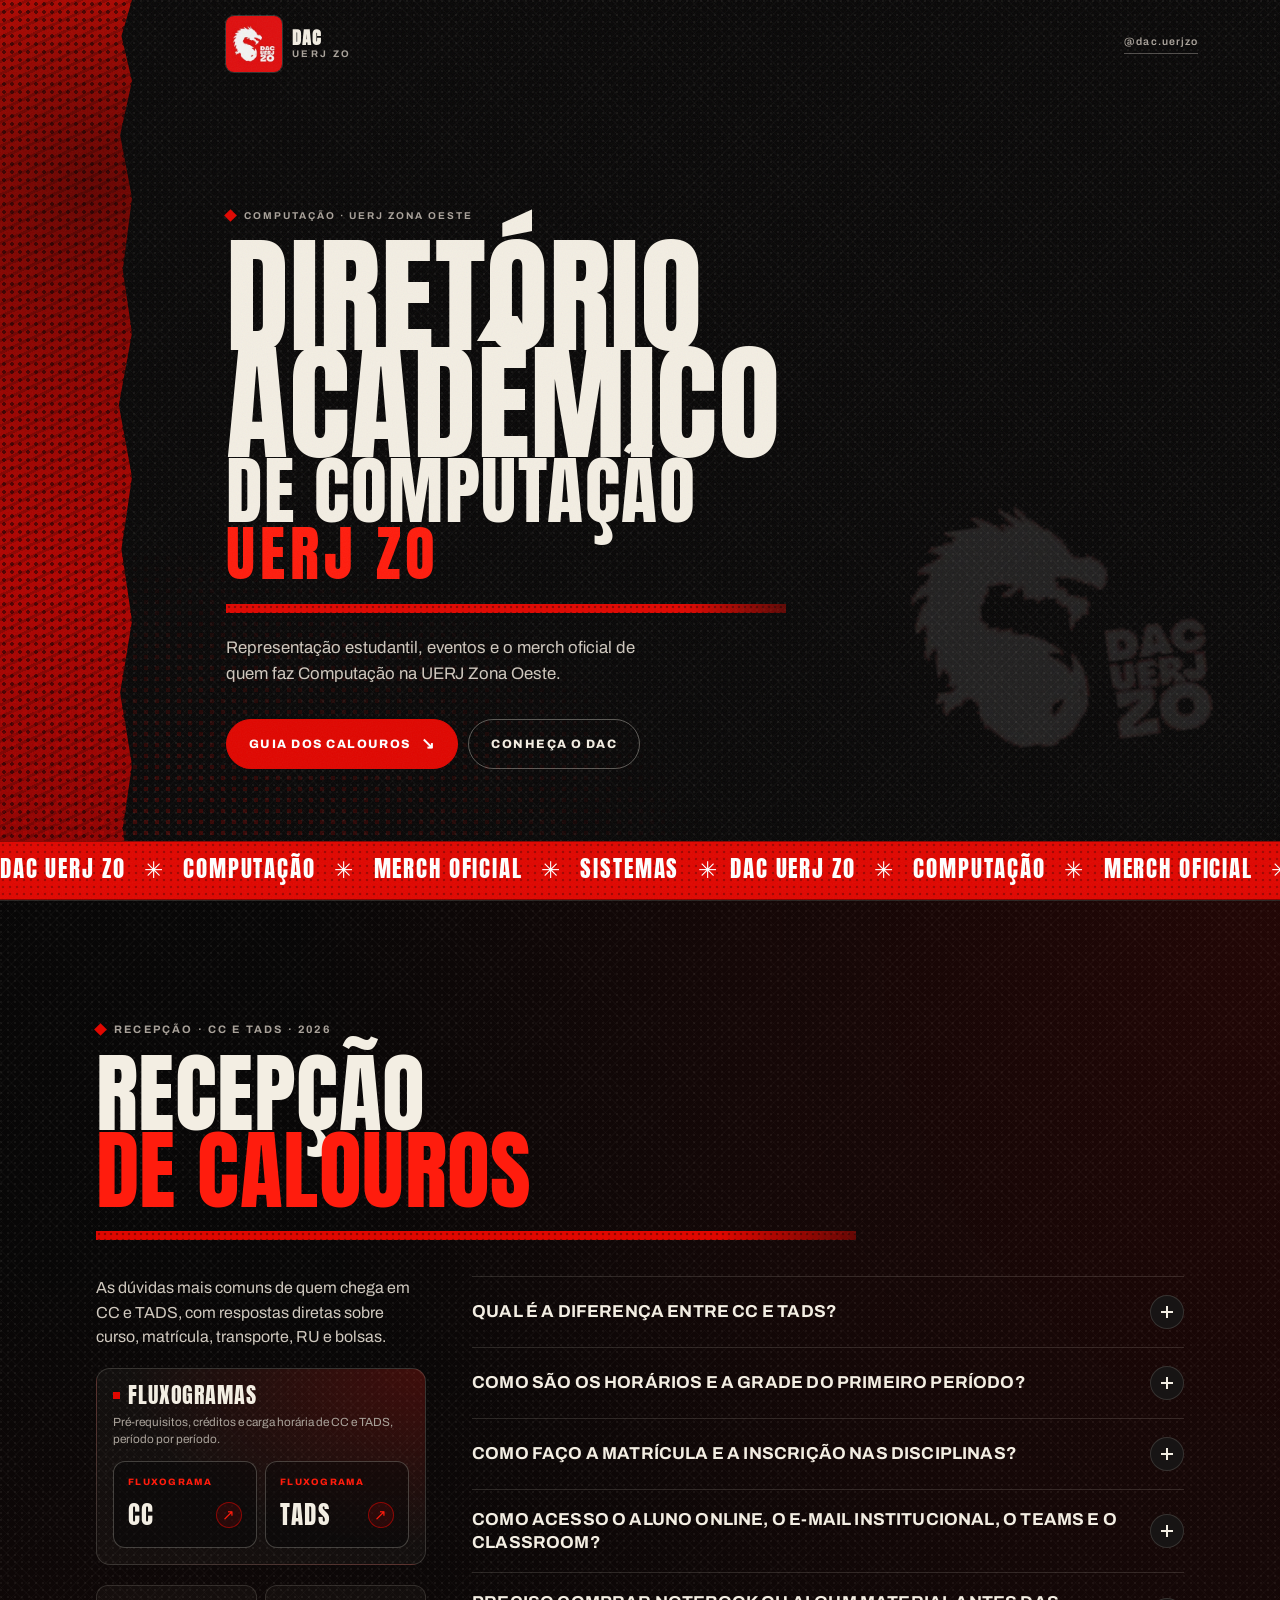
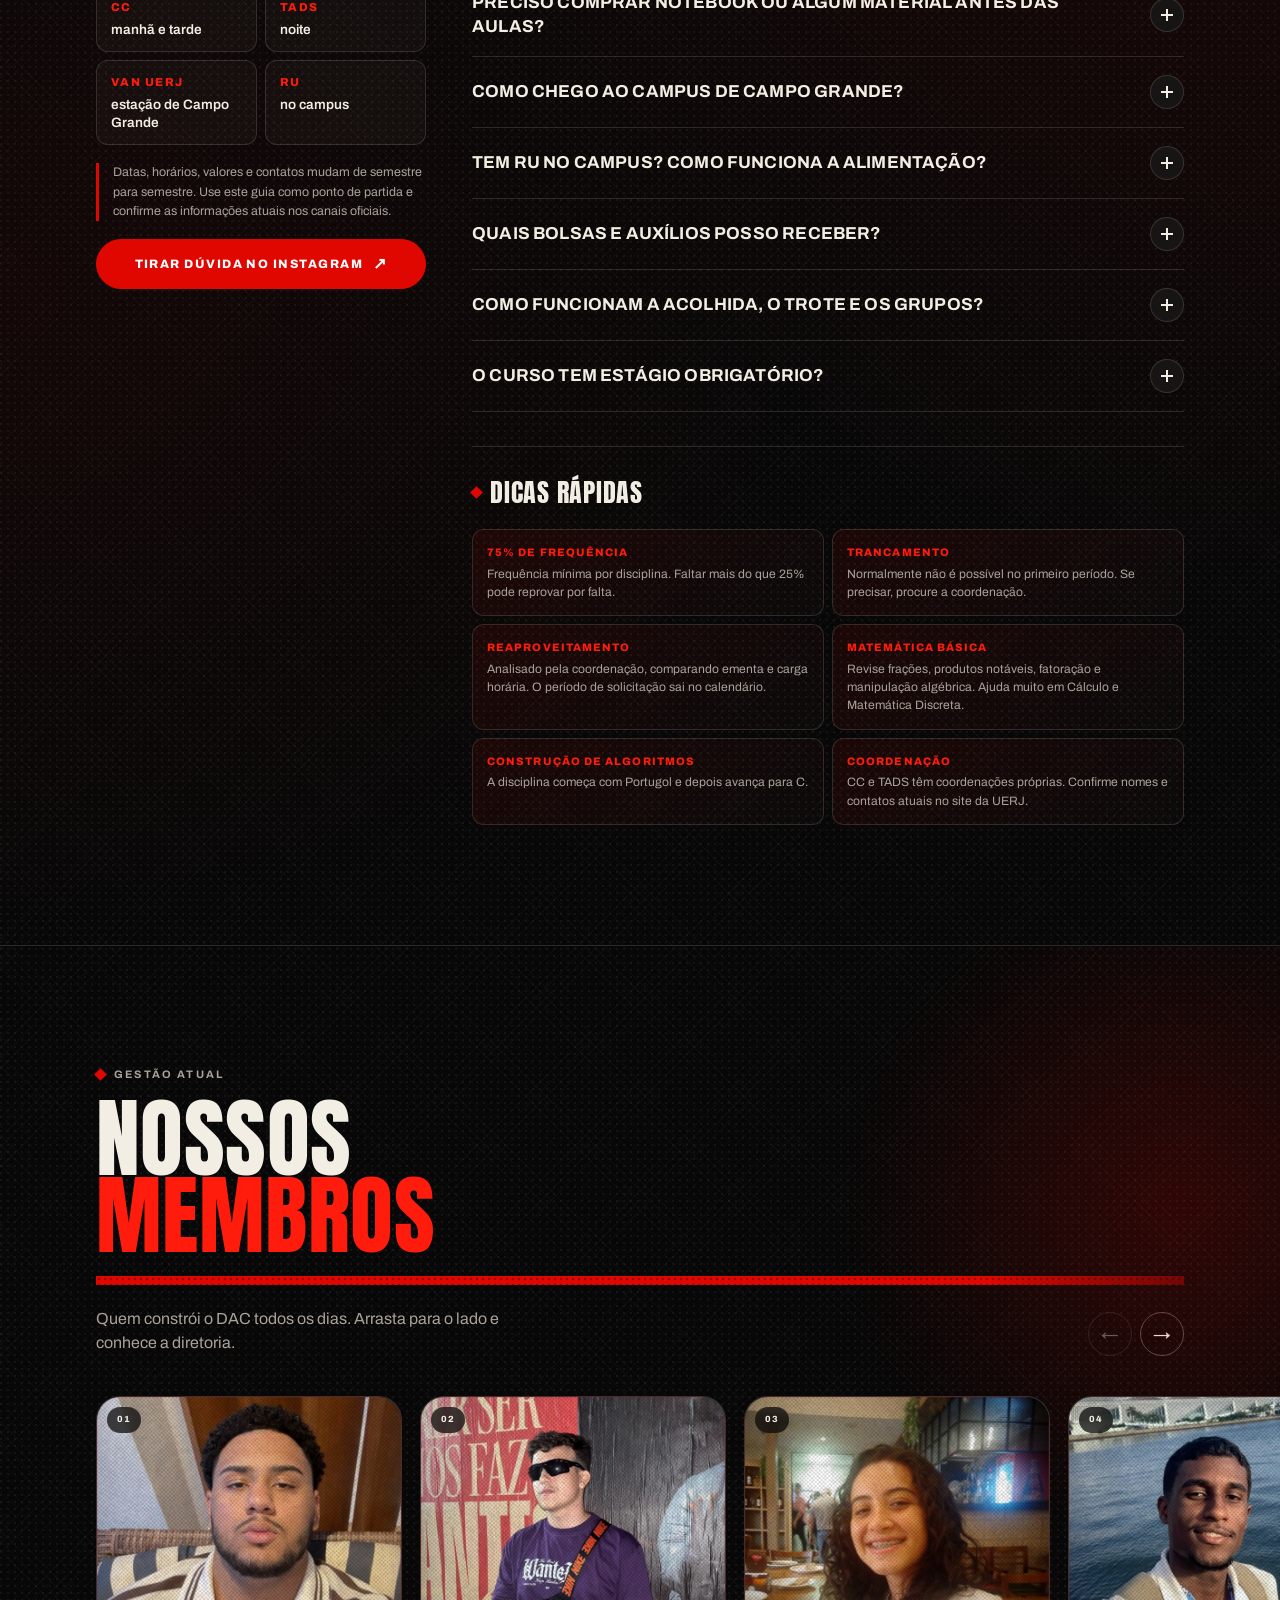
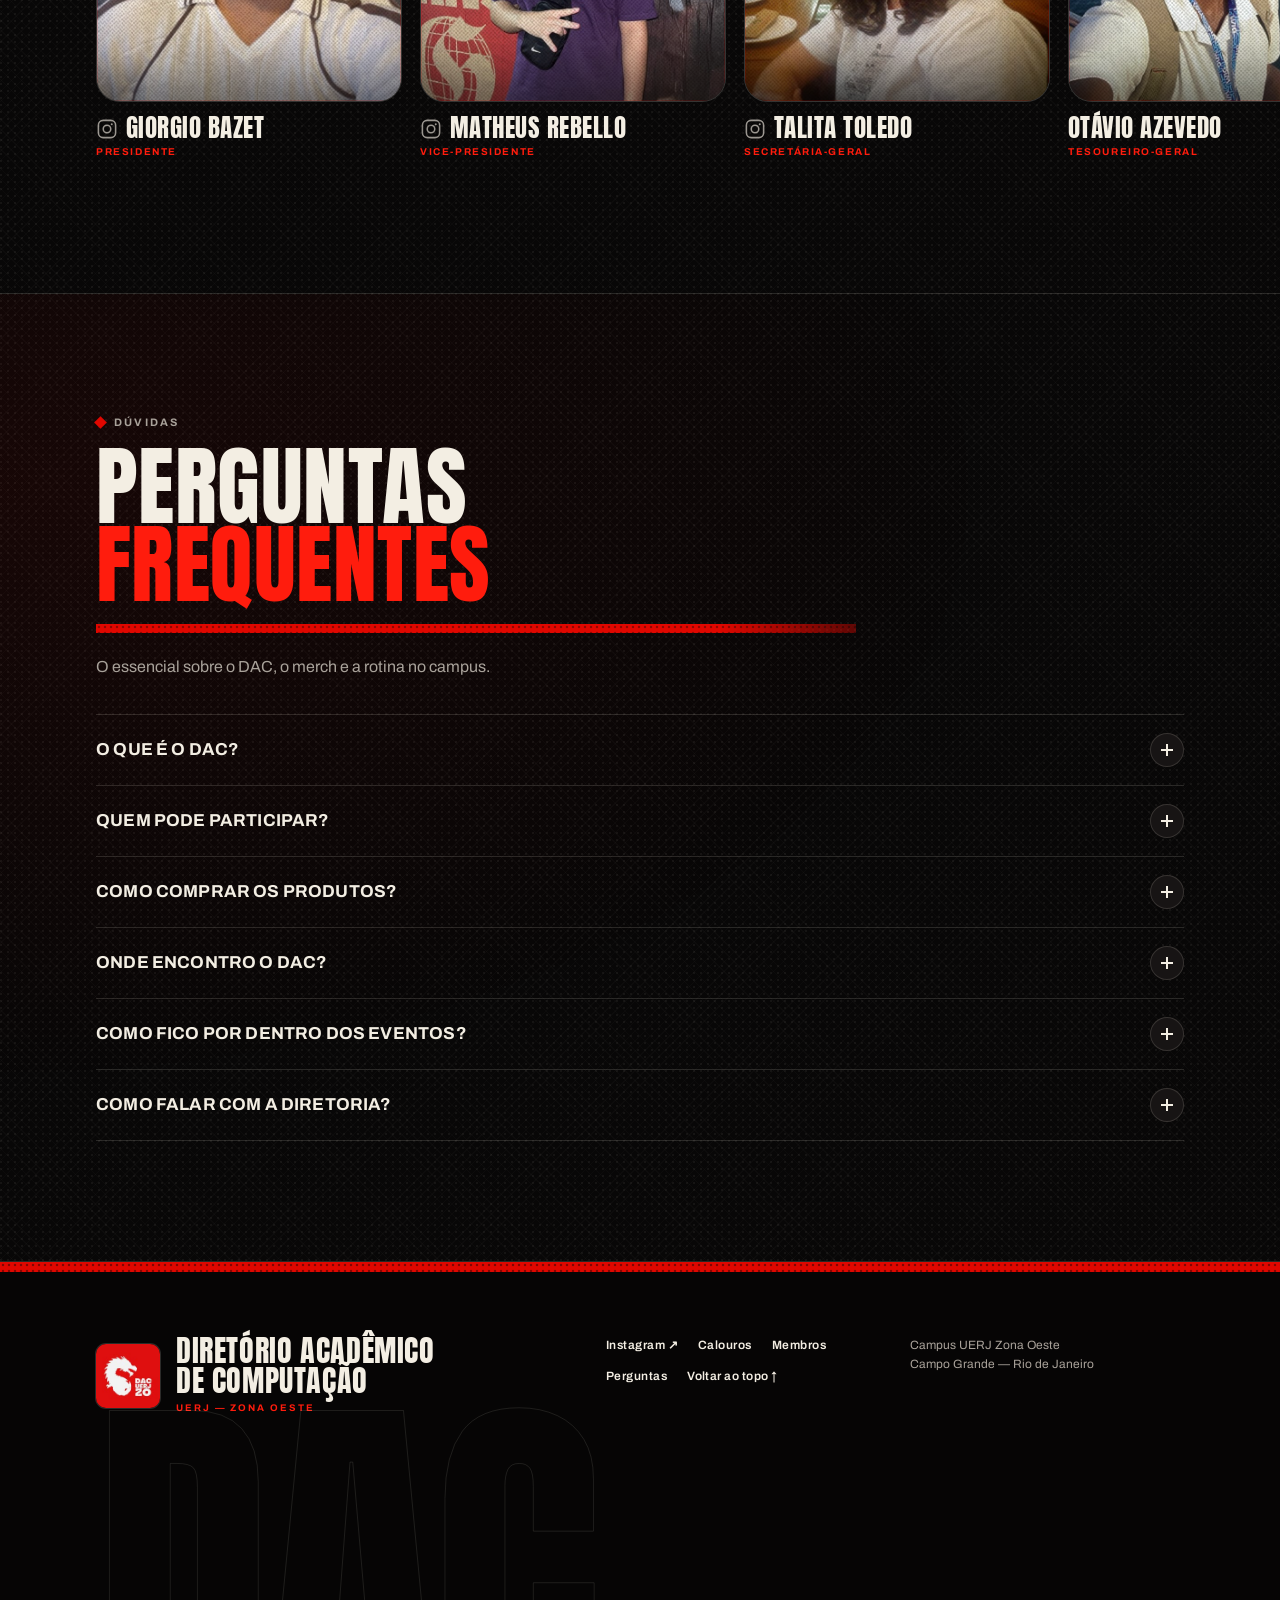
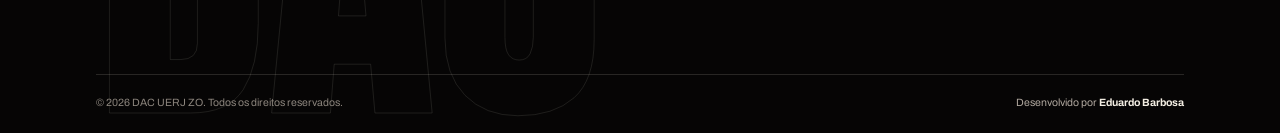
==== index.html @ eebee400 "feat: adiciona fluxogramas e Instagram dos membros - painel e modais com fluxograma de CC e TADS - l" ====
<!DOCTYPE html>
<html lang="pt-BR">
<head>
  <meta charset="UTF-8">
  <meta name="viewport" content="width=device-width, initial-scale=1">
  <meta name="theme-color" content="#0a0909">
  <meta name="description" content="Diretório Acadêmico de Computação da UERJ Zona Oeste. Guia dos calouros de CC e TADS, diretoria e perguntas frequentes.">
  <title>DAC UERJ ZO — Diretório Acadêmico de Computação</title>
  <link rel="icon" href="assets/dac-logo.png">
  <link rel="preconnect" href="https://fonts.googleapis.com">
  <link rel="preconnect" href="https://fonts.gstatic.com" crossorigin>
  <link href="https://fonts.googleapis.com/css2?family=Anton&family=Archivo:wght@400;500;600;700;800&display=swap" rel="stylesheet">
  <link rel="stylesheet" href="css/style.css">
</head>
<body>
  <a class="skip-link" href="#membros">Pular para o conteúdo</a>

  <!-- 1. HERO -->
  <header class="hero" id="inicio">
    <div class="hero-band" aria-hidden="true"></div>
    <div class="hero-halftone" aria-hidden="true"></div>
    <img class="hero-watermark" src="assets/dac-logo-branco.png" alt="" aria-hidden="true">

    <div class="hero-inner">
      <div class="hero-topbar">
        <a class="brand" href="#inicio" aria-label="DAC UERJ ZO — início">
          <img class="brand-logo" src="assets/dac-logo.png" alt="Logo do DAC UERJ ZO" width="150" height="150">
          <span class="brand-text">
            <strong>DAC</strong>
            <span>UERJ ZO</span>
          </span>
        </a>
        <a class="hero-social" href="https://instagram.com/dac.uerjzo" target="_blank" rel="noopener">@dac.uerjzo</a>
      </div>

      <div class="hero-copy">
        <p class="eyebrow"><span class="dot" aria-hidden="true"></span>Computação · UERJ Zona Oeste</p>
        <h1 class="hero-title">
          <span class="hero-line">Diretório</span>
          <span class="hero-line">Acadêmico</span>
          <span class="hero-line hero-line--small">de Computação</span>
          <span class="hero-line hero-line--red">UERJ ZO</span>
        </h1>
        <div class="rule" aria-hidden="true"></div>
        <p class="hero-lead">Representação estudantil, eventos e o merch oficial de quem faz Computação na UERJ Zona Oeste.</p>
        <div class="hero-actions">
          <a class="btn btn--red" href="#calouros">Guia dos calouros <span aria-hidden="true">↘</span></a>
          <a class="btn btn--ghost" href="#membros">Conheça o DAC</a>
        </div>
      </div>
    </div>

    <div class="marquee" aria-hidden="true">
      <div class="marquee-track">
        <span>DAC UERJ ZO <b>✳</b> COMPUTAÇÃO <b>✳</b> MERCH OFICIAL <b>✳</b> SISTEMAS <b>✳</b> </span>
        <span>DAC UERJ ZO <b>✳</b> COMPUTAÇÃO <b>✳</b> MERCH OFICIAL <b>✳</b> SISTEMAS <b>✳</b> </span>
        <span>DAC UERJ ZO <b>✳</b> COMPUTAÇÃO <b>✳</b> MERCH OFICIAL <b>✳</b> SISTEMAS <b>✳</b> </span>
        <span>DAC UERJ ZO <b>✳</b> COMPUTAÇÃO <b>✳</b> MERCH OFICIAL <b>✳</b> SISTEMAS <b>✳</b> </span>
        <span>DAC UERJ ZO <b>✳</b> COMPUTAÇÃO <b>✳</b> MERCH OFICIAL <b>✳</b> SISTEMAS <b>✳</b> </span>
        <span>DAC UERJ ZO <b>✳</b> COMPUTAÇÃO <b>✳</b> MERCH OFICIAL <b>✳</b> SISTEMAS <b>✳</b> </span>
        <span>DAC UERJ ZO <b>✳</b> COMPUTAÇÃO <b>✳</b> MERCH OFICIAL <b>✳</b> SISTEMAS <b>✳</b> </span>
        <span>DAC UERJ ZO <b>✳</b> COMPUTAÇÃO <b>✳</b> MERCH OFICIAL <b>✳</b> SISTEMAS <b>✳</b> </span>
      </div>
    </div>
  </header>

  <main>
    <!-- 2. RECEPÇÃO DE CALOUROS -->
    <section class="section calouros" id="calouros" aria-labelledby="calouros-titulo">
      <div class="container">
        <div class="section-head reveal">
          <p class="kicker"><span class="kicker-mark" aria-hidden="true"></span>Recepção · CC e TADS · 2026</p>
          <h2 id="calouros-titulo">Recepção<br><span class="text-red">de calouros</span></h2>
          <div class="rule" aria-hidden="true"></div>
        </div>

        <div class="calouros-layout">
          <aside class="calouros-aside reveal">
            <p class="calouros-lead">As dúvidas mais comuns de quem chega em CC e TADS, com respostas diretas sobre curso, matrícula, transporte, RU e bolsas.</p>

            <div class="flow-panel">
              <p class="flow-panel-title">Fluxogramas</p>
              <p class="flow-panel-copy">Pré-requisitos, créditos e carga horária de CC e TADS, período por período.</p>

              <div class="flow-actions">
                <button class="flow-launch" type="button" data-open-modal="modal-cc" aria-haspopup="dialog">
                  <span>Fluxograma</span>
                  <strong>CC <span aria-hidden="true">↗</span></strong>
                </button>
                <button class="flow-launch" type="button" data-open-modal="modal-tads" aria-haspopup="dialog">
                  <span>Fluxograma</span>
                  <strong>TADS <span aria-hidden="true">↗</span></strong>
                </button>
              </div>
            </div>

            <dl class="fact-grid">
              <div class="fact">
                <dt>CC</dt>
                <dd>manhã e tarde</dd>
              </div>
              <div class="fact">
                <dt>TADS</dt>
                <dd>noite</dd>
              </div>
              <div class="fact">
                <dt>Van UERJ</dt>
                <dd>estação de Campo Grande</dd>
              </div>
              <div class="fact">
                <dt>RU</dt>
                <dd>no campus</dd>
              </div>
            </dl>

            <p class="calouros-note">Datas, horários, valores e contatos mudam de semestre para semestre. Use este guia como ponto de partida e confirme as informações atuais nos canais oficiais.</p>

            <a class="btn btn--red" href="https://instagram.com/dac.uerjzo" target="_blank" rel="noopener">Tirar dúvida no Instagram <span aria-hidden="true">↗</span></a>
          </aside>

          <div class="calouros-main">
            <div class="faq-list" data-faq>
              <div class="faq-item">
                <h3>
                  <button class="faq-question" type="button" id="cal-q1" aria-expanded="false" aria-controls="cal-a1">
                    <span>Qual é a diferença entre CC e TADS?</span>
                    <span class="faq-icon" aria-hidden="true"></span>
                  </button>
                </h3>
                <div class="faq-answer" id="cal-a1" role="region" aria-labelledby="cal-q1">
                  <div class="faq-answer-inner">
                    <p>Os dois cursos são do DEPCOMP (Departamento de Computação) e são representados pelo mesmo diretório acadêmico, o DAC.</p>
                    <ul>
                      <li><strong>Ciência da Computação (CC):</strong> aulas principalmente no período da manhã e da tarde.</li>
                      <li><strong>TADS:</strong> curso noturno. Algumas pessoas chamam de “ADS”, mas o nome oficial na UERJ ZO é TADS.</li>
                    </ul>
                    <p>Algumas disciplinas de TADS valem como eletivas para CC e vice-versa. As duas turmas compartilham professores e, às vezes, atividades e grupos.</p>
                  </div>
                </div>
              </div>

              <div class="faq-item">
                <h3>
                  <button class="faq-question" type="button" id="cal-q2" aria-expanded="false" aria-controls="cal-a2">
                    <span>Como são os horários e a grade do primeiro período?</span>
                    <span class="faq-icon" aria-hidden="true"></span>
                  </button>
                </h3>
                <div class="faq-answer" id="cal-a2" role="region" aria-labelledby="cal-q2">
                  <div class="faq-answer-inner">
                    <ul>
                      <li><strong>TADS:</strong> as aulas costumam ocorrer entre 18h e 22h, de segunda a sexta, mas nem todos os dias têm aula em todos os horários.</li>
                      <li><strong>CC:</strong> as aulas podem ocupar a manhã e a tarde, aproximadamente entre 7h e 17h, conforme a grade do semestre.</li>
                      <li>A grade oficial costuma sair perto do início das aulas. Antes disso, o que circula é uma previsão e pode mudar.</li>
                      <li>Em geral, cada disciplina tem uma turma só, então quase não há como trocar de horário.</li>
                      <li>No primeiro período dá para remover disciplinas, mas é preciso ficar com no mínimo 3. Não dá para incluir ou substituir.</li>
                      <li>A versão definitiva da grade sai com o RID.</li>
                    </ul>
                    <p>Se algum dia da grade for impossível por causa de trabalho ou outro compromisso, procure o DAC: os veteranos ajudam a conversar com os professores.</p>
                  </div>
                </div>
              </div>

              <div class="faq-item">
                <h3>
                  <button class="faq-question" type="button" id="cal-q3" aria-expanded="false" aria-controls="cal-a3">
                    <span>Como faço a matrícula e a inscrição nas disciplinas?</span>
                    <span class="faq-icon" aria-hidden="true"></span>
                  </button>
                </h3>
                <div class="faq-answer" id="cal-a3" role="region" aria-labelledby="cal-q3">
                  <div class="faq-answer-inner">
                    <ol>
                      <li>Faça a pré-matrícula e entregue a documentação no prazo do edital.</li>
                      <li>Para muitos ingressantes, a inscrição nas disciplinas é feita presencialmente no dia da matrícula. Leve um documento oficial com foto, de preferência o original: RG, CNH, passaporte, carteira de trabalho ou carteira de estudante com foto.</li>
                      <li>Guarde o comprovante entregue no atendimento.</li>
                      <li>Confira depois se as disciplinas aparecem no Aluno Online. Se ainda não apareceram, pode ser só demora do sistema.</li>
                      <li>Quem já é aluno faz a rematrícula e a inscrição em disciplinas pelo Aluno Online, no período do calendário acadêmico.</li>
                    </ol>
                    <p>Calouros que ingressam no segundo semestre podem não conseguir acessar o Aluno Online até o início do período. Isso é normal: se a inscrição já foi feita presencialmente, basta aguardar.</p>
                  </div>
                </div>
              </div>

              <div class="faq-item">
                <h3>
                  <button class="faq-question" type="button" id="cal-q4" aria-expanded="false" aria-controls="cal-a4">
                    <span>Como acesso o Aluno Online, o e-mail institucional, o Teams e o Classroom?</span>
                    <span class="faq-icon" aria-hidden="true"></span>
                  </button>
                </h3>
                <div class="faq-answer" id="cal-a4" role="region" aria-labelledby="cal-q4">
                  <div class="faq-answer-inner">
                    <ol>
                      <li>Acesse <a href="https://sig.uerj.br/" target="_blank" rel="noopener">sig.uerj.br</a> e crie seu ID Único.</li>
                      <li>Acesse <a href="https://www.asce.uerj.br/" target="_blank" rel="noopener">asce.uerj.br</a> e crie seu e-mail institucional.</li>
                      <li>Entre no webmail em <a href="https://webmail.uerj.br/SOGo/" target="_blank" rel="noopener">webmail.uerj.br/SOGo</a> com esse e-mail e a mesma senha do ID Único.</li>
                      <li>Ative o pacote Office 365, se for usar.</li>
                    </ol>
                    <p>Os professores do DEPCOMP usam bastante Teams e Classroom. O e-mail institucional @uerj.br é a conta que dá acesso a esses serviços, então crie o quanto antes.</p>
                    <p>Se houver problema de cadastro ou acesso, escreva para <a href="mailto:atendimento.depaac@uerj.br">atendimento.depaac@uerj.br</a>.</p>
                  </div>
                </div>
              </div>

              <div class="faq-item">
                <h3>
                  <button class="faq-question" type="button" id="cal-q5" aria-expanded="false" aria-controls="cal-a5">
                    <span>Preciso comprar notebook ou algum material antes das aulas?</span>
                    <span class="faq-icon" aria-hidden="true"></span>
                  </button>
                </h3>
                <div class="faq-answer" id="cal-a5" role="region" aria-labelledby="cal-q5">
                  <div class="faq-answer-inner">
                    <p>Notebook não é obrigatório, mas ajuda bastante.</p>
                    <ul>
                      <li>Quem não tem pode usar os computadores da biblioteca e os dos laboratórios. Os dos laboratórios costumam ser melhores.</li>
                      <li>Para CC e TADS não há lista de material obrigatório para comprar antes do primeiro dia. Espere as orientações dos professores.</li>
                      <li>Se for comprar algo, priorize um computador que rode com folga as ferramentas do curso. Não é necessário gastar muito no primeiro semestre.</li>
                    </ul>
                  </div>
                </div>
              </div>

              <div class="faq-item">
                <h3>
                  <button class="faq-question" type="button" id="cal-q6" aria-expanded="false" aria-controls="cal-a6">
                    <span>Como chego ao campus de Campo Grande?</span>
                    <span class="faq-icon" aria-hidden="true"></span>
                  </button>
                </h3>
                <div class="faq-answer" id="cal-a6" role="region" aria-labelledby="cal-q6">
                  <div class="faq-answer-inner">
                    <p>O campus fica na Zona Oeste do Rio e há transporte gratuito da faculdade:</p>
                    <ul>
                      <li><strong>Van/ônibus da UERJ:</strong> sai da estação de Campo Grande, em frente ao Rei dos Laticínios.</li>
                      <li>Na volta, o embarque é atrás do prédio, perto da quadra e da piscina.</li>
                      <li>Não precisa de documento nem pagamento: qualquer aluno pode usar.</li>
                      <li>Os horários são divulgados no Instagram da UERJ ZO e nos canais da van.</li>
                    </ul>
                    <p>De transporte convencional, linhas como 22, 69 e 804 passam perto. Uma opção é descer entre o Bela Vida III e o Craque do Pão, descer a rua e chegar ao campus. Também existem grupos de carona e de van organizados pelos estudantes.</p>
                  </div>
                </div>
              </div>

              <div class="faq-item">
                <h3>
                  <button class="faq-question" type="button" id="cal-q7" aria-expanded="false" aria-controls="cal-a7">
                    <span>Tem RU no campus? Como funciona a alimentação?</span>
                    <span class="faq-icon" aria-hidden="true"></span>
                  </button>
                </h3>
                <div class="faq-answer" id="cal-a7" role="region" aria-labelledby="cal-q7">
                  <div class="faq-answer-inner">
                    <p>Sim, o campus passou a ter RU (Restaurante Universitário).</p>
                    <ul>
                      <li>Com a chegada do RU, o auxílio alimentação deixou de ser pago.</li>
                      <li>Alunos de qualquer campus podem usar o RU do Maracanã.</li>
                      <li>Os valores e as regras para cotistas e não cotistas mudam. Confirme o valor atual no próprio RU ou nos canais da UERJ antes de contar com um preço fixo.</li>
                    </ul>
                  </div>
                </div>
              </div>

              <div class="faq-item">
                <h3>
                  <button class="faq-question" type="button" id="cal-q8" aria-expanded="false" aria-controls="cal-a8">
                    <span>Quais bolsas e auxílios posso receber?</span>
                    <span class="faq-icon" aria-hidden="true"></span>
                  </button>
                </h3>
                <div class="faq-answer" id="cal-a8" role="region" aria-labelledby="cal-q8">
                  <div class="faq-answer-inner">
                    <p>Depende da sua forma de ingresso e da sua situação socioeconômica.</p>
                    <ul>
                      <li><strong>Cotistas:</strong> têm direito à Bolsa Permanência de forma automática. Basta cadastrar os dados bancários de uma conta individual no Bradesco no Aluno Online. Não é preciso fazer solicitação semestral.</li>
                      <li><strong>Ampla concorrência:</strong> pode solicitar auxílios pela Avaliação Socioeconômica (ASE), que costuma abrir uma vez por ano. Acompanhe o site da <a href="https://www.pr4.uerj.br/" target="_blank" rel="noopener">PR4</a> e o Instagram da UERJ.</li>
                      <li><strong>JAE Gratuidade:</strong> número limitado de passagens, não vale para metrô. Pode ser combinado com a tarifa social do RioCard.</li>
                      <li><strong>Auxílio transporte da UERJ:</strong> alternativa para quem não usa o JAE.</li>
                      <li><strong>Auxílio material didático:</strong> pago uma vez por ano, com valor fixo.</li>
                    </ul>
                    <p>Regras, valores e datas mudam. Confirme sempre no Aluno Online, no site da PR4 e nos canais do DAC.</p>
                  </div>
                </div>
              </div>

              <div class="faq-item">
                <h3>
                  <button class="faq-question" type="button" id="cal-q9" aria-expanded="false" aria-controls="cal-a9">
                    <span>Como funcionam a acolhida, o trote e os grupos?</span>
                    <span class="faq-icon" aria-hidden="true"></span>
                  </button>
                </h3>
                <div class="faq-answer" id="cal-a9" role="region" aria-labelledby="cal-q9">
                  <div class="faq-answer-inner">
                    <ul>
                      <li>A primeira semana costuma ser de acolhida e integração, sem aulas normais.</li>
                      <li>Há a acolhida institucional, organizada pelo DCE, e a acolhida do curso, com a coordenação e os veteranos.</li>
                      <li>O trote acontece nos primeiros dias e é organizado pela comissão de recepção. A participação não é obrigatória.</li>
                      <li>As datas, horários e cores de roupa são divulgados no Instagram <a href="https://instagram.com/comissaouerjzo" target="_blank" rel="noopener">@comissaouerjzo</a> e nos canais de calouros.</li>
                      <li>A recepção de CC e TADS é conjunta. Depois, cada turma e cada disciplina pode ter seu próprio canal ou comunidade.</li>
                      <li>O <a href="https://instagram.com/dac.uerjzo" target="_blank" rel="noopener">DAC (@dac.uerjzo)</a> representa os alunos de CC e TADS e ajuda com grade, professores, eventos e merch.</li>
                    </ul>
                  </div>
                </div>
              </div>

              <div class="faq-item">
                <h3>
                  <button class="faq-question" type="button" id="cal-q10" aria-expanded="false" aria-controls="cal-a10">
                    <span>O curso tem estágio obrigatório?</span>
                    <span class="faq-icon" aria-hidden="true"></span>
                  </button>
                </h3>
                <div class="faq-answer" id="cal-a10" role="region" aria-labelledby="cal-q10">
                  <div class="faq-answer-inner">
                    <p>Sim. Em CC e TADS, o estágio obrigatório aparece por volta do 7º período.</p>
                    <p>Antes de se preocupar com estágio, confirme o fluxograma oficial do seu curso, a matriz curricular vigente da sua turma e as orientações da coordenação no início do semestre.</p>
                    <p>Estágio não obrigatório pode ser feito antes, desde que compatível com a grade e com a carga horária do curso.</p>
                  </div>
                </div>
              </div>
            </div>

            <div class="tips reveal">
              <h3 class="tips-title"><span class="kicker-mark" aria-hidden="true"></span>Dicas rápidas</h3>
              <ul class="tips-grid">
                <li class="tip">
                  <strong>75% de frequência</strong>
                  <p>Frequência mínima por disciplina. Faltar mais do que 25% pode reprovar por falta.</p>
                </li>
                <li class="tip">
                  <strong>Trancamento</strong>
                  <p>Normalmente não é possível no primeiro período. Se precisar, procure a coordenação.</p>
                </li>
                <li class="tip">
                  <strong>Reaproveitamento</strong>
                  <p>Analisado pela coordenação, comparando ementa e carga horária. O período de solicitação sai no calendário.</p>
                </li>
                <li class="tip">
                  <strong>Matemática básica</strong>
                  <p>Revise frações, produtos notáveis, fatoração e manipulação algébrica. Ajuda muito em Cálculo e Matemática Discreta.</p>
                </li>
                <li class="tip">
                  <strong>Construção de Algoritmos</strong>
                  <p>A disciplina começa com Portugol e depois avança para C.</p>
                </li>
                <li class="tip">
                  <strong>Coordenação</strong>
                  <p>CC e TADS têm coordenações próprias. Confirme nomes e contatos atuais no site da UERJ.</p>
                </li>
              </ul>
            </div>
          </div>
        </div>
      </div>
    </section>

    <!-- 3. MEMBROS -->
    <section class="section members" id="membros" aria-labelledby="membros-titulo">
      <div class="members-glow" aria-hidden="true"></div>
      <div class="container">
        <div class="section-head section-head--members reveal">
          <p class="kicker"><span class="kicker-mark" aria-hidden="true"></span>Gestão atual</p>
          <h2 id="membros-titulo">Nossos<br><span class="text-red">membros</span></h2>
          <div class="rule" aria-hidden="true"></div>
          <div class="members-head-row">
            <p class="section-lead">Quem constrói o DAC todos os dias. Arrasta para o lado e conhece a diretoria.</p>
            <div class="carousel-controls" aria-label="Navegar pelos membros">
              <button class="carousel-btn" type="button" data-carousel-prev aria-label="Membro anterior">←</button>
              <button class="carousel-btn" type="button" data-carousel-next aria-label="Próximo membro">→</button>
            </div>
          </div>
        </div>
      </div>

      <div class="members-track-wrap">
        <ul class="members-track" data-carousel-track>
          <li class="member-card">
            <div class="member-photo">
              <img src="assets/membros/giorgio-bazet.jpg" alt="Foto de Giorgio Bazet" width="688" height="670" loading="lazy" draggable="false">
              <span class="member-index" aria-hidden="true">01</span>
            </div>
            <h3><a class="member-ig" href="https://www.instagram.com/bazetgiorgio/" target="_blank" rel="noopener" aria-label="Instagram de Giorgio Bazet"><svg viewBox="0 0 24 24" aria-hidden="true" focusable="false"><rect x="2.6" y="2.6" width="18.8" height="18.8" rx="5.2"></rect><circle cx="12" cy="12" r="4.1"></circle><circle cx="17.2" cy="6.8" r="1.1" fill="currentColor" stroke="none"></circle></svg></a>Giorgio Bazet</h3>
            <p class="member-role">Presidente</p>
          </li>
          <li class="member-card">
            <div class="member-photo">
              <img src="assets/membros/matheus-rebello.jpg" alt="Foto de Matheus Rebello" width="688" height="670" loading="lazy" draggable="false">
              <span class="member-index" aria-hidden="true">02</span>
            </div>
            <h3><a class="member-ig" href="https://www.instagram.com/rebellomt/" target="_blank" rel="noopener" aria-label="Instagram de Matheus Rebello"><svg viewBox="0 0 24 24" aria-hidden="true" focusable="false"><rect x="2.6" y="2.6" width="18.8" height="18.8" rx="5.2"></rect><circle cx="12" cy="12" r="4.1"></circle><circle cx="17.2" cy="6.8" r="1.1" fill="currentColor" stroke="none"></circle></svg></a>Matheus Rebello</h3>
            <p class="member-role">Vice-presidente</p>
          </li>
          <li class="member-card">
            <div class="member-photo">
              <img src="assets/membros/talita-toledo.jpg" alt="Foto de Talita Toledo" width="688" height="670" loading="lazy" draggable="false">
              <span class="member-index" aria-hidden="true">03</span>
            </div>
            <h3><a class="member-ig" href="https://www.instagram.com/talitenha_/" target="_blank" rel="noopener" aria-label="Instagram de Talita Toledo"><svg viewBox="0 0 24 24" aria-hidden="true" focusable="false"><rect x="2.6" y="2.6" width="18.8" height="18.8" rx="5.2"></rect><circle cx="12" cy="12" r="4.1"></circle><circle cx="17.2" cy="6.8" r="1.1" fill="currentColor" stroke="none"></circle></svg></a>Talita Toledo</h3>
            <p class="member-role">Secretária-geral</p>
          </li>
          <li class="member-card">
            <div class="member-photo">
              <img src="assets/membros/otavio-azevedo.jpg" alt="Foto de Otávio Azevedo" width="688" height="670" loading="lazy" draggable="false">
              <span class="member-index" aria-hidden="true">04</span>
            </div>
            <h3>Otávio Azevedo</h3>
            <p class="member-role">Tesoureiro-geral</p>
          </li>
          <li class="member-card">
            <div class="member-photo">
              <img src="assets/membros/andre-mateus.jpg" alt="Foto de André Mateus" width="688" height="670" loading="lazy" draggable="false">
              <span class="member-index" aria-hidden="true">05</span>
            </div>
            <h3>André Mateus</h3>
            <p class="member-role">Tesoureiro</p>
          </li>
          <li class="member-card">
            <div class="member-photo">
              <img src="assets/membros/lucas-riquelme.jpg" alt="Foto de Lucas Riquelme" width="688" height="670" loading="lazy" draggable="false">
              <span class="member-index" aria-hidden="true">06</span>
            </div>
            <h3><a class="member-ig" href="https://www.instagram.com/lrlucasriquelme/" target="_blank" rel="noopener" aria-label="Instagram de Lucas Riquelme"><svg viewBox="0 0 24 24" aria-hidden="true" focusable="false"><rect x="2.6" y="2.6" width="18.8" height="18.8" rx="5.2"></rect><circle cx="12" cy="12" r="4.1"></circle><circle cx="17.2" cy="6.8" r="1.1" fill="currentColor" stroke="none"></circle></svg></a>Lucas Riquelme</h3>
            <p class="member-role">Secretário</p>
          </li>
          <li class="member-card">
            <div class="member-photo">
              <img src="assets/membros/juliana-tenorio.jpg" alt="Foto de Juliana Tenório" width="688" height="670" loading="lazy" draggable="false">
              <span class="member-index" aria-hidden="true">07</span>
            </div>
            <h3><a class="member-ig" href="https://www.instagram.com/julitnor/" target="_blank" rel="noopener" aria-label="Instagram de Juliana Tenório"><svg viewBox="0 0 24 24" aria-hidden="true" focusable="false"><rect x="2.6" y="2.6" width="18.8" height="18.8" rx="5.2"></rect><circle cx="12" cy="12" r="4.1"></circle><circle cx="17.2" cy="6.8" r="1.1" fill="currentColor" stroke="none"></circle></svg></a>Juliana Tenório</h3>
            <p class="member-role">Diretora de Marketing</p>
          </li>
          <li class="member-card">
            <div class="member-photo">
              <img src="assets/membros/irys-eloisa.jpg" alt="Foto de Irys Eloisa" width="688" height="670" loading="lazy" draggable="false">
              <span class="member-index" aria-hidden="true">08</span>
            </div>
            <h3>Irys Eloisa</h3>
            <p class="member-role">Assistente de Marketing</p>
          </li>
          <li class="member-card">
            <div class="member-photo">
              <img src="assets/membros/daniel-filipe.jpg" alt="Foto de Daniel Filipe" width="688" height="670" loading="lazy" draggable="false">
              <span class="member-index" aria-hidden="true">09</span>
            </div>
            <h3>Daniel Filipe</h3>
            <p class="member-role">Diretor de Comunicações</p>
          </li>
          <li class="member-card">
            <div class="member-photo">
              <img src="assets/membros/viner-barreto.jpg" alt="Foto de Viner Barreto" width="688" height="670" loading="lazy" draggable="false">
              <span class="member-index" aria-hidden="true">10</span>
            </div>
            <h3><a class="member-ig" href="https://www.instagram.com/vinerbarreto/" target="_blank" rel="noopener" aria-label="Instagram de Viner Barreto"><svg viewBox="0 0 24 24" aria-hidden="true" focusable="false"><rect x="2.6" y="2.6" width="18.8" height="18.8" rx="5.2"></rect><circle cx="12" cy="12" r="4.1"></circle><circle cx="17.2" cy="6.8" r="1.1" fill="currentColor" stroke="none"></circle></svg></a>Viner Barreto</h3>
            <p class="member-role">Diretor de Relações Institucionais</p>
          </li>
          <li class="member-card">
            <div class="member-photo">
              <img src="assets/membros/miguel-miranda.jpg" alt="Foto de Miguel Miranda" width="688" height="670" loading="lazy" draggable="false">
              <span class="member-index" aria-hidden="true">11</span>
            </div>
            <h3>Miguel Miranda</h3>
            <p class="member-role">Diretor de Assuntos Acadêmicos</p>
          </li>
          <li class="member-card">
            <div class="member-photo">
              <img src="assets/membros/lucas-campos.jpg" alt="Foto de Lucas Campos" width="688" height="670" loading="lazy" draggable="false">
              <span class="member-index" aria-hidden="true">12</span>
            </div>
            <h3><a class="member-ig" href="https://www.instagram.com/lucasp_campos/" target="_blank" rel="noopener" aria-label="Instagram de Lucas Campos"><svg viewBox="0 0 24 24" aria-hidden="true" focusable="false"><rect x="2.6" y="2.6" width="18.8" height="18.8" rx="5.2"></rect><circle cx="12" cy="12" r="4.1"></circle><circle cx="17.2" cy="6.8" r="1.1" fill="currentColor" stroke="none"></circle></svg></a>Lucas Campos</h3>
            <p class="member-role">Diretor de Projetos</p>
          </li>
          <li class="member-card">
            <div class="member-photo">
              <img src="assets/membros/eduardo-barbosa.jpg" alt="Foto de Eduardo Barbosa" width="688" height="670" loading="lazy" draggable="false">
              <span class="member-index" aria-hidden="true">13</span>
            </div>
            <h3><a class="member-ig" href="https://www.instagram.com/oneeiros/" target="_blank" rel="noopener" aria-label="Instagram de Eduardo Barbosa"><svg viewBox="0 0 24 24" aria-hidden="true" focusable="false"><rect x="2.6" y="2.6" width="18.8" height="18.8" rx="5.2"></rect><circle cx="12" cy="12" r="4.1"></circle><circle cx="17.2" cy="6.8" r="1.1" fill="currentColor" stroke="none"></circle></svg></a>Eduardo Barbosa</h3>
            <p class="member-role">Assistente de Comunicação</p>
          </li>
          <li class="member-card">
            <div class="member-photo">
              <img src="assets/membros/yana-marques.jpg" alt="Foto de Yana Marques" width="688" height="670" loading="lazy" draggable="false">
              <span class="member-index" aria-hidden="true">14</span>
            </div>
            <h3><a class="member-ig" href="https://www.instagram.com/yanamarques__/" target="_blank" rel="noopener" aria-label="Instagram de Yana Marques"><svg viewBox="0 0 24 24" aria-hidden="true" focusable="false"><rect x="2.6" y="2.6" width="18.8" height="18.8" rx="5.2"></rect><circle cx="12" cy="12" r="4.1"></circle><circle cx="17.2" cy="6.8" r="1.1" fill="currentColor" stroke="none"></circle></svg></a>Yana Marques</h3>
            <p class="member-role">Assistente de Eventos</p>
          </li>
        </ul>
      </div>
    </section>

    <!-- 4. FAQ -->
    <section class="section faq" id="faq" aria-labelledby="faq-titulo">
      <div class="container">
        <div class="section-head reveal">
          <p class="kicker"><span class="kicker-mark" aria-hidden="true"></span>Dúvidas</p>
          <h2 id="faq-titulo">Perguntas<br><span class="text-red">frequentes</span></h2>
          <div class="rule" aria-hidden="true"></div>
          <p class="section-lead">O essencial sobre o DAC, o merch e a rotina no campus.</p>
        </div>

        <div class="faq-list reveal" data-faq>
          <div class="faq-item">
            <h3>
              <button class="faq-question" type="button" id="faq-q1" aria-expanded="false" aria-controls="faq-a1">
                <span>O que é o DAC?</span>
                <span class="faq-icon" aria-hidden="true"></span>
              </button>
            </h3>
            <div class="faq-answer" id="faq-a1" role="region" aria-labelledby="faq-q1">
              <div class="faq-answer-inner">
                <p>O Diretório Acadêmico de Computação é a entidade que representa os estudantes de Computação da UERJ Zona Oeste. Organizamos eventos, apoiamos demandas do curso e produzimos o merch oficial.</p>
              </div>
            </div>
          </div>

          <div class="faq-item">
            <h3>
              <button class="faq-question" type="button" id="faq-q2" aria-expanded="false" aria-controls="faq-a2">
                <span>Quem pode participar?</span>
                <span class="faq-icon" aria-hidden="true"></span>
              </button>
            </h3>
            <div class="faq-answer" id="faq-a2" role="region" aria-labelledby="faq-q2">
              <div class="faq-answer-inner">
                <p>Todo estudante de Computação da UERJ ZO pode participar das atividades e assembleias. Para integrar a diretoria, acompanhe as convocações publicadas no Instagram.</p>
              </div>
            </div>
          </div>

          <div class="faq-item">
            <h3>
              <button class="faq-question" type="button" id="faq-q3" aria-expanded="false" aria-controls="faq-a3">
                <span>Como comprar os produtos?</span>
                <span class="faq-icon" aria-hidden="true"></span>
              </button>
            </h3>
            <div class="faq-answer" id="faq-a3" role="region" aria-labelledby="faq-q3">
              <div class="faq-answer-inner">
                <p>As encomendas são feitas pelo Instagram <a href="https://instagram.com/dac.uerjzo" target="_blank" rel="noopener">@dac.uerjzo</a>. Chame no direct para conferir tamanhos, valores e prazo de entrega.</p>
              </div>
            </div>
          </div>

          <div class="faq-item">
            <h3>
              <button class="faq-question" type="button" id="faq-q4" aria-expanded="false" aria-controls="faq-a4">
                <span>Onde encontro o DAC?</span>
                <span class="faq-icon" aria-hidden="true"></span>
              </button>
            </h3>
            <div class="faq-answer" id="faq-a4" role="region" aria-labelledby="faq-q4">
              <div class="faq-answer-inner">
                <p>No campus da UERJ Zona Oeste, em Campo Grande, Rio de Janeiro. A sala e os horários de atendimento são divulgados no Instagram do DAC.</p>
              </div>
            </div>
          </div>

          <div class="faq-item">
            <h3>
              <button class="faq-question" type="button" id="faq-q5" aria-expanded="false" aria-controls="faq-a5">
                <span>Como fico por dentro dos eventos?</span>
                <span class="faq-icon" aria-hidden="true"></span>
              </button>
            </h3>
            <div class="faq-answer" id="faq-a5" role="region" aria-labelledby="faq-q5">
              <div class="faq-answer-inner">
                <p>Siga <a href="https://instagram.com/dac.uerjzo" target="_blank" rel="noopener">@dac.uerjzo</a>. A recepção, as palestras, os workshops e as assembleias são anunciados por lá.</p>
              </div>
            </div>
          </div>

          <div class="faq-item">
            <h3>
              <button class="faq-question" type="button" id="faq-q6" aria-expanded="false" aria-controls="faq-a6">
                <span>Como falar com a diretoria?</span>
                <span class="faq-icon" aria-hidden="true"></span>
              </button>
            </h3>
            <div class="faq-answer" id="faq-a6" role="region" aria-labelledby="faq-q6">
              <div class="faq-answer-inner">
                <p>Pelo direct do Instagram ou pessoalmente no campus. Para assuntos formais, procure a presidência ou a secretaria.</p>
              </div>
            </div>
          </div>
        </div>
      </div>
    </section>
  </main>

  <!-- 5. RODAPÉ -->
  <footer class="footer" id="contato">
    <div class="footer-strip" aria-hidden="true"></div>
    <div class="container">
      <div class="footer-main">
        <div class="footer-brand">
          <img src="assets/dac-logo.png" alt="Logo do DAC UERJ ZO" width="150" height="150" loading="lazy">
          <div>
            <p class="footer-title">Diretório Acadêmico<br>de Computação</p>
            <p class="footer-sub">UERJ — Zona Oeste</p>
          </div>
        </div>

        <div class="footer-links">
          <a href="https://instagram.com/dac.uerjzo" target="_blank" rel="noopener">Instagram <span aria-hidden="true">↗</span></a>
          <a href="#calouros">Calouros</a>
          <a href="#membros">Membros</a>
          <a href="#faq">Perguntas</a>
          <a href="#inicio">Voltar ao topo ↑</a>
        </div>

        <p class="footer-place">Campus UERJ Zona Oeste<br>Campo Grande — Rio de Janeiro</p>
      </div>

      <p class="footer-wordmark" aria-hidden="true">DAC</p>

      <div class="footer-bottom">
        <p>© <span data-year>2026</span> DAC UERJ ZO. Todos os direitos reservados.</p>
        <p class="footer-credit">Desenvolvido por <strong>Eduardo Barbosa</strong></p>
      </div>
    </div>
  </footer>

  <dialog class="flow-modal" id="modal-cc" aria-labelledby="modal-cc-title">
    <div class="flow-modal-inner">
      <header class="flow-modal-head">
        <div class="flow-modal-heading">
          <p class="kicker"><span class="kicker-mark" aria-hidden="true"></span>Fluxograma · Bacharelado</p>
          <h2 class="flow-modal-title" id="modal-cc-title">Ciência da<br><span class="text-red">Computação</span></h2>
          <p class="flow-modal-meta">Faculdade de Ciências Exatas e Engenharias · UERJ Zona Oeste</p>
        </div>
        <button class="flow-close" type="button" data-close-modal aria-label="Fechar fluxograma">×</button>
      </header>
      <div class="flow-scroll">
            <dl class="flow-stats">
              <div><dt>Créditos</dt><dd>214</dd></div>
              <div><dt>Carga horária</dt><dd>3.315 h</dd></div>
              <div><dt>Períodos</dt><dd>8 a 14</dd></div>
              <div><dt>Complementares</dt><dd>100 h</dd></div>
            </dl>
            <p class="flow-map-legend"><span aria-hidden="true"></span>As setas indicam pré-requisitos: para cursar a disciplina de destino, é preciso ter sido aprovado na de origem.</p>
            <p class="flow-map-hint">Arraste para o lado para ver o fluxograma completo.</p>
            <div class="flow-map-scroll" tabindex="0" role="region" aria-label="Fluxograma de disciplinas"><div class="flow-map" style="--map-ratio:1.80488"><svg class="flow-map-links" viewBox="35 85 740 410" preserveAspectRatio="none" aria-hidden="true"><path d="M121.09 124.63L127.43 124.63L127.43 124.84L133.26 124.84" fill="none" stroke="currentColor" stroke-width="1.5" vector-effect="non-scaling-stroke"/><path d="M132.38 121.32L139.42 124.84L132.38 128.36L132.38 121.32Z" fill="currentColor" stroke="none"/><path d="M121.09 133.04L127.17 133.04L127.17 152.77L217.80 152.77L217.80 175.19L227.01 175.19" fill="none" stroke="currentColor" stroke-width="1.5" vector-effect="non-scaling-stroke"/><path d="M226.13 171.67L233.17 175.19L226.13 178.71L226.13 171.67Z" fill="currentColor" stroke="none"/><path d="M211.36 124.85L225.02 124.85" fill="none" stroke="currentColor" stroke-width="1.5" vector-effect="non-scaling-stroke"/><path d="M224.14 121.33L231.18 124.85L224.14 128.37L224.14 121.33Z" fill="currentColor" stroke="none"/><path d="M211.36 270.77L227.12 270.77" fill="none" stroke="currentColor" stroke-width="1.5" vector-effect="non-scaling-stroke"/><path d="M226.24 267.25L233.28 270.77L226.24 274.29L226.24 267.25Z" fill="currentColor" stroke="none"/><path d="M120.20 378.51L127.74 378.51L127.74 419.42L222.86 419.42C222.86 418.11 223.92 417.05 225.22 417.05C226.52 417.05 227.58 418.11 227.58 419.42L320.77 419.42" fill="none" stroke="currentColor" stroke-width="1.5" vector-effect="non-scaling-stroke"/><path d="M319.89 415.90L326.93 419.42L319.89 422.94L319.89 415.90Z" fill="currentColor" stroke="none"/><path d="M212.55 370.60L228.39 370.60" fill="none" stroke="currentColor" stroke-width="1.5" vector-effect="non-scaling-stroke"/><path d="M227.51 367.08L234.55 370.60L227.51 374.12L227.51 367.08Z" fill="currentColor" stroke="none"/><path d="M213.04 322.27L221.82 322.27L221.82 302.16L409.96 302.16L409.96 272.03L416.47 272.03" fill="none" stroke="currentColor" stroke-width="1.5" vector-effect="non-scaling-stroke"/><path d="M415.59 268.51L422.63 272.03L415.59 275.55L415.59 268.51Z" fill="currentColor" stroke="none"/><path d="M305.10 174.95L321.56 174.95" fill="none" stroke="currentColor" stroke-width="1.5" vector-effect="non-scaling-stroke"/><path d="M320.68 171.43L327.72 174.95L320.68 178.47L320.68 171.43Z" fill="currentColor" stroke="none"/><path d="M305.22 270.77L322.34 270.77" fill="none" stroke="currentColor" stroke-width="1.5" vector-effect="non-scaling-stroke"/><path d="M321.46 267.24L328.50 270.77L321.46 274.28L321.46 267.24Z" fill="currentColor" stroke="none"/><path d="M306.43 322.88L321.30 322.88" fill="none" stroke="currentColor" stroke-width="1.5" vector-effect="non-scaling-stroke"/><path d="M320.42 319.36L327.46 322.88L320.42 326.40L320.42 319.36Z" fill="currentColor" stroke="none"/><path d="M306.49 370.86L321.04 370.86" fill="none" stroke="currentColor" stroke-width="1.5" vector-effect="non-scaling-stroke"/><path d="M320.16 367.34L327.20 370.86L320.16 374.38L320.16 367.34Z" fill="currentColor" stroke="none"/><path d="M398.87 419.42L415.73 419.42" fill="none" stroke="currentColor" stroke-width="1.5" vector-effect="non-scaling-stroke"/><path d="M414.85 415.90L421.89 419.42L414.85 422.94L414.85 415.90Z" fill="currentColor" stroke="none"/><path d="M120.21 370.10L134.28 370.10L134.28 349.40L407.82 349.40L407.82 370.43L414.57 370.43" fill="none" stroke="currentColor" stroke-width="1.5" vector-effect="non-scaling-stroke"/><path d="M413.69 366.91L420.73 370.43L413.69 373.95L413.69 366.91Z" fill="currentColor" stroke="none"/><path d="M399.39 324.28L415.51 324.28" fill="none" stroke="currentColor" stroke-width="1.5" vector-effect="non-scaling-stroke"/><path d="M414.63 320.76L421.67 324.28L414.63 327.80L414.63 320.76Z" fill="currentColor" stroke="none"/><path d="M211.36 133.48L221.30 133.48L221.30 152.77L407.82 152.77L407.82 223.08L415.82 223.08" fill="none" stroke="currentColor" stroke-width="1.5" vector-effect="non-scaling-stroke"/><path d="M414.94 219.56L421.98 223.08L414.94 226.60L414.94 219.56Z" fill="currentColor" stroke="none"/><path d="M493.29 124.88L505.61 124.88" fill="none" stroke="currentColor" stroke-width="1.5" vector-effect="non-scaling-stroke"/><path d="M504.73 121.36L511.77 124.88L504.73 128.40L504.73 121.36Z" fill="currentColor" stroke="none"/><path d="M399.65 174.16L405.46 174.16C405.46 172.86 406.51 171.80 407.82 171.80C409.12 171.80 410.18 172.86 410.18 174.16L414.88 174.16" fill="none" stroke="currentColor" stroke-width="1.5" vector-effect="non-scaling-stroke"/><path d="M414.00 170.64L421.04 174.16L414.00 177.68L414.00 170.64Z" fill="currentColor" stroke="none"/><path d="M212.54 378.54L225.22 378.54L225.22 471.47L416.76 471.47" fill="none" stroke="currentColor" stroke-width="1.5" vector-effect="non-scaling-stroke"/><path d="M415.88 467.95L422.92 471.47L415.88 474.99L415.88 467.95Z" fill="currentColor" stroke="none"/><path d="M494.85 471.47L499.42 471.47L499.42 419.36L506.66 419.36" fill="none" stroke="currentColor" stroke-width="1.5" vector-effect="non-scaling-stroke"/><path d="M505.78 415.84L512.82 419.36L505.78 422.88L505.78 415.84Z" fill="currentColor" stroke="none"/><path d="M493.51 410.02L500.16 410.02L500.16 370.86L505.61 370.86" fill="none" stroke="currentColor" stroke-width="1.5" vector-effect="non-scaling-stroke"/><path d="M504.73 367.34L511.77 370.86L504.73 374.38L504.73 367.34Z" fill="currentColor" stroke="none"/><path d="M493.91 222.62L505.13 222.62" fill="none" stroke="currentColor" stroke-width="1.5" vector-effect="non-scaling-stroke"/><path d="M504.25 219.10L511.29 222.62L504.25 226.14L504.25 219.10Z" fill="currentColor" stroke="none"/><path d="M492.98 173.83L504.65 173.83" fill="none" stroke="currentColor" stroke-width="1.5" vector-effect="non-scaling-stroke"/><path d="M503.77 170.31L510.81 173.83L503.77 177.35L503.77 170.31Z" fill="currentColor" stroke="none"/><path d="M583.23 271.83L592.84 271.83L592.84 174.64L599.63 174.64" fill="none" stroke="currentColor" stroke-width="1.5" vector-effect="non-scaling-stroke"/><path d="M598.75 171.12L605.79 174.64L598.75 178.16L598.75 171.12Z" fill="currentColor" stroke="none"/><path d="M583.70 124.88L590.04 124.88L590.04 125.07L598.25 125.07" fill="none" stroke="currentColor" stroke-width="1.5" vector-effect="non-scaling-stroke"/><path d="M597.37 121.55L604.41 125.07L597.37 128.59L597.37 121.55Z" fill="currentColor" stroke="none"/><path d="M677.12 223.13L692.84 223.13" fill="none" stroke="currentColor" stroke-width="1.5" vector-effect="non-scaling-stroke"/><path d="M691.96 219.61L699.00 223.13L691.96 226.65L691.96 219.61Z" fill="currentColor" stroke="none"/><path d="M677.54 272.04L691.70 272.04" fill="none" stroke="currentColor" stroke-width="1.5" vector-effect="non-scaling-stroke"/><path d="M690.82 268.52L697.86 272.04L690.82 275.56L690.82 268.52Z" fill="currentColor" stroke="none"/><path d="M120.83 271.97L133.09 271.97L133.09 249.52L500.53 249.52L500.53 271.83L505.13 271.83" fill="none" stroke="currentColor" stroke-width="1.5" vector-effect="non-scaling-stroke"/><path d="M504.25 268.31L511.29 271.83L504.25 275.35L504.25 268.31Z" fill="currentColor" stroke="none"/><path d="M120.00 360.51L126.54 360.51L126.54 322.27L134.94 322.27" fill="none" stroke="currentColor" stroke-width="1.5" vector-effect="non-scaling-stroke"/><path d="M134.06 318.75L141.10 322.27L134.06 325.79L134.06 318.75Z" fill="currentColor" stroke="none"/></svg><div class="flow-map-head" style="left:1.7568%;top:1.7073%;width:9.7211%"><span>1º</span> Semestre</div><div class="flow-map-head" style="left:14.0541%;top:1.7073%;width:9.7211%"><span>2º</span> Semestre</div><div class="flow-map-head" style="left:26.4865%;top:1.7073%;width:9.7211%"><span>3º</span> Semestre</div><div class="flow-map-head" style="left:39.4595%;top:1.7073%;width:9.7211%"><span>4º</span> Semestre</div><div class="flow-map-head" style="left:52.1622%;top:1.7073%;width:9.7211%"><span>5º</span> Semestre</div><div class="flow-map-head" style="left:64.3243%;top:1.7073%;width:9.7211%"><span>6º</span> Semestre</div><div class="flow-map-head" style="left:76.8919%;top:1.7073%;width:9.7211%"><span>7º</span> Semestre</div><div class="flow-map-head" style="left:89.5946%;top:1.7073%;width:9.7211%"><span>8º</span> Semestre</div><article class="flow-map-node" style="left:1.9131%;top:5.6839%;width:9.7211%;height:7.9637%"><h4>Construção de Algoritmos</h4><p><span>5 créd.</span><span>75 h</span></p></article><article class="flow-map-node" style="left:1.8607%;top:17.9007%;width:9.7211%;height:7.8493%"><h4>Ambientes Internet</h4><p><span>3 créd.</span><span>45 h</span></p></article><article class="flow-map-node" style="left:1.7274%;top:29.9712%;width:9.7211%;height:7.5983%"><h4>Matemática Discreta</h4><p><span>5 créd.</span><span>75 h</span></p></article><article class="flow-map-node" style="left:1.8782%;top:41.3317%;width:9.7211%;height:8.5427%"><h4>Álgebra Linear</h4><p><span>5 créd.</span><span>75 h</span></p></article><article class="flow-map-node" style="left:1.9424%;top:54.1505%;width:9.7211%;height:7.5971%"><h4>Geometria Analítica</h4><p><span>4 créd.</span><span>60 h</span></p></article><article class="flow-map-node" style="left:1.7935%;top:65.5546%;width:9.7211%;height:7.9637%"><h4>Arquitetura de Computadores</h4><p><span>3 créd.</span><span>45 h</span></p></article><article class="flow-map-node" style="left:1.8597%;top:77.4149%;width:9.7211%;height:8.2985%"><h4>Introdução à Ciência da Computação</h4><p><span>3 créd.</span><span>45 h</span></p></article><article class="flow-map-node" style="left:14.1108%;top:5.6800%;width:9.7211%;height:8.0724%"><h4>Algoritmos e Estrutura de Dados I</h4><p><span>5 créd.</span><span>75 h</span></p></article><article class="flow-map-node" style="left:14.1243%;top:17.8661%;width:9.7211%;height:7.8010%"><h4>Interação Humano Computador</h4><p><span>3 créd.</span><span>45 h</span></p></article><article class="flow-map-node" style="left:14.1108%;top:41.3317%;width:9.7211%;height:8.5427%"><h4>Cálculo I</h4><p><span>6 créd.</span><span>90 h</span></p></article><article class="flow-map-node" style="left:14.2716%;top:29.7051%;width:9.7211%;height:7.6327%"><h4>Lógica Matemática</h4><p><span>4 créd.</span><span>60 h</span></p></article><article class="flow-map-node" style="left:14.3378%;top:54.1156%;width:9.7211%;height:7.5100%"><h4>Sistemas Operacionais</h4><p><span>5 créd.</span><span>75 h</span></p></article><article class="flow-map-node" style="left:14.2716%;top:65.5841%;width:9.7211%;height:7.9415%"><h4>Tecnologia de Banco de Dados I</h4><p><span>3 créd.</span><span>45 h</span></p></article><article class="flow-map-node" style="left:26.5108%;top:5.6824%;width:9.7211%;height:8.0724%"><h4>Algoritmos e Estrutura de Dados II</h4><p><span>5 créd.</span><span>75 h</span></p></article><article class="flow-map-node" style="left:26.7797%;top:17.8888%;width:9.7211%;height:8.2173%"><h4>Programação Orientada a Objetos I</h4><p><span>5 créd.</span><span>75 h</span></p></article><article class="flow-map-node" style="left:26.6905%;top:29.5951%;width:9.7211%;height:7.7183%"><h4>Probabilidade e Estatística</h4><p><span>5 créd.</span><span>75 h</span></p></article><article class="flow-map-node" style="left:26.7946%;top:41.3278%;width:9.7211%;height:7.9637%"><h4>Cálculo II</h4><p><span>6 créd.</span><span>90 h</span></p></article><article class="flow-map-node" style="left:26.9581%;top:54.0973%;width:9.7211%;height:7.5088%"><h4>Física I</h4><p><span>3 créd.</span><span>45 h</span></p></article><article class="flow-map-node" style="left:26.9662%;top:65.5834%;width:9.7211%;height:8.1471%"><h4>Tecnologia de Banco de Dados II</h4><p><span>5 créd.</span><span>75 h</span></p></article><article class="flow-map-node" style="left:39.5919%;top:5.6842%;width:9.7211%;height:8.0683%"><h4>Controle e Administração de Projetos</h4><p><span>2 créd.</span><span>30 h</span></p></article><article class="flow-map-node" style="left:39.5568%;top:17.7880%;width:9.7211%;height:8.2985%"><h4>Programação Orientada a Objetos II</h4><p><span>5 créd.</span><span>75 h</span></p></article><article class="flow-map-node" style="left:39.6270%;top:30.1863%;width:9.7211%;height:7.7319%"><h4>Métodos Numéricos</h4><p><span>4 créd.</span><span>60 h</span></p></article><article class="flow-map-node" style="left:39.6622%;top:41.3278%;width:9.7211%;height:7.9637%"><h4>Cálculo III</h4><p><span>6 créd.</span><span>90 h</span></p></article><article class="flow-map-node" style="left:39.5216%;top:54.1517%;width:9.7211%;height:7.7349%"><h4>Física II</h4><p><span>3 créd.</span><span>45 h</span></p></article><article class="flow-map-node" style="left:39.4865%;top:65.6793%;width:9.7211%;height:8.0878%"><h4>Tecnologia de Banco de Dados III</h4><p><span>3 créd.</span><span>45 h</span></p></article><article class="flow-map-node" style="left:39.4500%;top:77.5241%;width:9.7211%;height:8.0795%"><h4>Rede de Computadores I</h4><p><span>3 créd.</span><span>45 h</span></p></article><article class="flow-map-node" style="left:52.2095%;top:5.6866%;width:9.7211%;height:8.0878%"><h4>Conceitos de Linguagem de Programação</h4><p><span>3 créd.</span><span>45 h</span></p></article><article class="flow-map-node" style="left:52.1676%;top:17.6420%;width:9.7211%;height:8.2105%"><h4>Programação Orientada a Objetos III</h4><p><span>3 créd.</span><span>45 h</span></p></article><article class="flow-map-node" style="left:52.2946%;top:29.7532%;width:9.7211%;height:7.8505%"><h4>Inteligência Computacional I</h4><p><span>5 créd.</span><span>75 h</span></p></article><article class="flow-map-node" style="left:52.3824%;top:41.4068%;width:9.7211%;height:8.4212%"><h4>Sistemas Distribuídos</h4><p><span>3 créd.</span><span>45 h</span></p></article><article class="flow-map-node" style="left:52.2527%;top:54.4898%;width:9.7211%;height:7.7432%"><h4>Física III</h4><p><span>3 créd.</span><span>45 h</span></p></article><article class="flow-map-node" style="left:52.1257%;top:65.5841%;width:9.7211%;height:8.0683%"><h4>Sistemas Digitais</h4><p><span>5 créd.</span><span>75 h</span></p></article><article class="flow-map-node" style="left:52.2824%;top:77.5154%;width:9.7211%;height:8.1029%"><h4>Rede de Computadores II</h4><p><span>3 créd.</span><span>45 h</span></p></article><article class="flow-map-node" style="left:52.4216%;top:90.1566%;width:9.7211%;height:8.2105%"><h4>Análise Orientada a Objetos</h4><p><span>5 créd.</span><span>75 h</span></p></article><article class="flow-map-node" style="left:64.4284%;top:5.6812%;width:9.7211%;height:8.0932%"><h4>Linguagens Formais e Autômatos</h4><p><span>3 créd.</span><span>45 h</span></p></article><article class="flow-map-node" style="left:64.2986%;top:17.6393%;width:9.7211%;height:8.0546%"><h4>Dispositivos Móveis e Sistemas Embarcados</h4><p><span>5 créd.</span><span>75 h</span></p></article><article class="flow-map-node" style="left:64.3635%;top:29.5976%;width:9.7211%;height:7.9402%"><h4>Inteligência Computacional II</h4><p><span>5 créd.</span><span>75 h</span></p></article><article class="flow-map-node" style="left:64.3635%;top:41.3249%;width:9.7211%;height:8.4861%"><h4>Computação Gráfica</h4><p><span>3 créd.</span><span>45 h</span></p></article><article class="flow-map-node" style="left:64.4311%;top:54.4902%;width:9.7211%;height:7.7183%"><h4>Metodologia Científica</h4><p><span>2 créd.</span><span>30 h</span></p></article><article class="flow-map-node" style="left:64.4284%;top:65.6768%;width:9.7211%;height:8.0878%"><h4>Comunicação Sem Fio</h4><p><span>3 créd.</span><span>45 h</span></p></article><article class="flow-map-node" style="left:64.5703%;top:77.5222%;width:9.7211%;height:8.0546%"><h4>Projeto Orientado a Objetos</h4><p><span>5 créd.</span><span>75 h</span></p></article><article class="flow-map-node" style="left:76.9473%;top:5.7439%;width:9.7211%;height:8.0573%"><h4>Compiladores</h4><p><span>3 créd.</span><span>45 h</span></p></article><article class="flow-map-node" style="left:77.1338%;top:17.7883%;width:9.7211%;height:8.1471%"><h4>Processamento Digital de Imagens</h4><p><span>3 créd.</span><span>45 h</span></p></article><article class="flow-map-node" style="left:77.0514%;top:29.6512%;width:9.7211%;height:7.9402%"><h4>Projeto Final I</h4><p><span>2 créd.</span><span>30 h</span></p></article><article class="flow-map-node" style="left:77.1081%;top:41.3229%;width:9.7211%;height:8.4710%"><h4>Teste de Software</h4><p><span>3 créd.</span><span>45 h</span></p></article><article class="flow-map-node flow-map-node--elective" style="left:77.1095%;top:54.4902%;width:9.7211%;height:7.7183%"><h4>Eletiva I</h4><p><span>3 créd.</span><span>45 h</span></p></article><article class="flow-map-node flow-map-node--elective" style="left:77.0514%;top:65.7585%;width:9.7211%;height:8.0256%"><h4>Eletiva II</h4><p><span>3 créd.</span><span>45 h</span></p></article><article class="flow-map-node flow-map-node--stage" style="left:77.1338%;top:77.5595%;width:9.7211%;height:7.9637%"><h4>Estágio Supervisionado</h4><p><span>13 créd.</span><span>200 h</span></p></article><article class="flow-map-node" style="left:89.7459%;top:5.6780%;width:9.7211%;height:8.1622%"><h4>Empreendedorismo</h4><p><span>3 créd.</span><span>45 h</span></p></article><article class="flow-map-node" style="left:89.5757%;top:17.6351%;width:9.7211%;height:8.0588%"><h4>Informática e Sociedade</h4><p><span>2 créd.</span><span>30 h</span></p></article><article class="flow-map-node" style="left:89.7297%;top:29.5976%;width:9.7211%;height:8.1841%"><h4>Projeto Final II</h4><p><span>2 créd.</span><span>30 h</span></p></article><article class="flow-map-node" style="left:89.5757%;top:41.4078%;width:9.7211%;height:8.4227%"><h4>Qualidade de Software</h4><p><span>3 créd.</span><span>45 h</span></p></article><article class="flow-map-node" style="left:89.5324%;top:54.4902%;width:9.7211%;height:7.7183%"><h4>Propriedade Intelectual, Direito e Ética</h4><p><span>3 créd.</span><span>45 h</span></p></article><article class="flow-map-node flow-map-node--elective" style="left:89.5324%;top:65.7580%;width:9.7211%;height:8.0724%"><h4>Eletiva III</h4><p><span>3 créd.</span><span>45 h</span></p></article><article class="flow-map-node flow-map-node--elective" style="left:89.5757%;top:77.4261%;width:9.7211%;height:7.9898%"><h4>Eletiva IV</h4><p><span>3 créd.</span><span>45 h</span></p></article></div></div>
            <div class="flow-notes">
              <p><strong>Obrigatórias:</strong> 202 créditos · 3.035 h</p>
              <p><strong>Eletivas definidas:</strong> 12 créditos · 180 h</p>
              <p><strong>Atividades complementares:</strong> 100 h</p>
              <p class="flow-warn">O curso é integralizado em no mínimo 8 e no máximo 14 períodos. Matriz sujeita a atualização: confirme com a coordenação.</p>
            </div>
      </div>
    </div>
  </dialog>

  <dialog class="flow-modal" id="modal-tads" aria-labelledby="modal-tads-title">
    <div class="flow-modal-inner">
      <header class="flow-modal-head">
        <div class="flow-modal-heading">
          <p class="kicker"><span class="kicker-mark" aria-hidden="true"></span>Fluxograma · Tecnológico</p>
          <h2 class="flow-modal-title" id="modal-tads-title">TADS</h2>
          <p class="flow-modal-meta">Tecnologia em Análise e Desenvolvimento de Sistemas · UERJ Zona Oeste</p>
        </div>
        <button class="flow-close" type="button" data-close-modal aria-label="Fechar fluxograma">×</button>
      </header>
      <div class="flow-scroll">
            <dl class="flow-stats">
              <div><dt>Créditos</dt><dd>144</dd></div>
              <div><dt>Carga horária</dt><dd>2.260 h</dd></div>
              <div><dt>Períodos</dt><dd>6 a 9</dd></div>
              <div><dt>Estágio</dt><dd>300 h</dd></div>
            </dl>
            <p class="flow-map-legend"><span aria-hidden="true"></span>As setas indicam pré-requisitos: para cursar a disciplina de destino, é preciso ter sido aprovado na de origem.</p>
            <p class="flow-map-hint">Arraste para o lado para ver o fluxograma completo.</p>
            <div class="flow-map-scroll" tabindex="0" role="region" aria-label="Fluxograma de disciplinas"><div class="flow-map" style="--map-ratio:1.70423"><svg class="flow-map-links" viewBox="115 90 605 355" preserveAspectRatio="none" aria-hidden="true"><path d="M206.40 125.50H227.80V126.50H206.40ZM226.80 123.00L232.80 126.00L226.80 129.00L226.80 123.00Z" fill="currentColor" stroke="none"/><path d="M306.05 125.35H327.45V126.35H306.05ZM326.45 122.85L332.45 125.85L326.45 128.85L326.45 122.85Z" fill="currentColor" stroke="none"/><path d="M506.05 125.35H527.45V126.35H506.05ZM526.45 122.85L532.45 125.85L526.45 128.85L526.45 122.85Z" fill="currentColor" stroke="none"/><path d="M208.45 181.75H229.85V182.75H208.45ZM228.85 179.25L234.85 182.25L228.85 185.25L228.85 179.25Z" fill="currentColor" stroke="none"/><path d="M309.65 352.55H331.05V353.55H309.65ZM330.05 350.05L336.05 353.05L330.05 356.05L330.05 350.05Z" fill="currentColor" stroke="none"/><path d="M410.45 358.15H431.85V359.15H410.45ZM430.85 355.65L436.85 358.65L430.85 361.65L430.85 355.65Z" fill="currentColor" stroke="none"/><path d="M410.45 413.75H431.85V414.75H410.45ZM430.85 411.25L436.85 414.25L430.85 417.25L430.85 411.25Z" fill="currentColor" stroke="none"/><path d="M279.20 152.70L317.40 152.70L317.40 179.60L316.90 179.10L327.40 179.10L327.40 180.10L316.40 180.10L316.40 153.20L316.90 153.70L279.20 153.70L279.20 152.70M326.40 176.60L332.40 179.60L326.40 182.60L326.40 176.60Z" fill="currentColor" stroke="none"/><path d="M207.15 135.20L219.90 135.20L219.90 153.20L232.65 153.20" fill="none" stroke="currentColor" stroke-width="1.5" vector-effect="non-scaling-stroke"/><path d="M229.60 153.20L281.20 153.20" fill="none" stroke="currentColor" stroke-width="1.5" vector-effect="non-scaling-stroke"/><path d="M208.55 190.30L218.23 190.30L218.23 240.00L217.73 239.50L231.15 239.50L231.15 240.50L217.23 240.50L217.23 190.80L217.73 191.30L208.55 191.30L208.55 190.30M230.15 237.00L236.15 240.00L230.15 243.00L230.15 237.00Z" fill="currentColor" stroke="none"/><path d="M212.80 354.40L225.55 354.40L225.55 384.40L238.30 384.40" fill="none" stroke="currentColor" stroke-width="1.5" vector-effect="non-scaling-stroke"/><path d="M238.40 384.40L295.20 384.40" fill="none" stroke="currentColor" stroke-width="1.5" vector-effect="non-scaling-stroke"/><path d="M295.00 383.75L326.65 383.75L326.65 410.65L326.15 410.15L333.95 410.15L333.95 411.15L325.65 411.15L325.65 384.25L326.15 384.75L295.00 384.75L295.00 383.75M332.95 407.65L338.95 410.65L332.95 413.65L332.95 407.65Z" fill="currentColor" stroke="none"/><path d="M210.00 246.80L220.52 246.80L220.52 269.20L231.05 269.20" fill="none" stroke="currentColor" stroke-width="1.5" vector-effect="non-scaling-stroke"/><path d="M231.00 269.20L322.35 269.20" fill="none" stroke="currentColor" stroke-width="1.5" vector-effect="non-scaling-stroke"/><path d="M322.70 270.15L326.02 270.15L326.02 242.75L325.52 243.25L427.95 243.25L427.95 242.25L325.02 242.25L325.02 269.65L325.52 269.15L322.70 269.15L322.70 270.15M426.95 245.75L432.95 242.75L426.95 239.75L426.95 245.75Z" fill="currentColor" stroke="none"/><path d="M325.60 269.10L326.41 269.10L326.41 299.60L325.91 299.10L331.00 299.10L331.00 300.10L325.41 300.10L325.41 269.60L325.91 270.10L325.60 270.10L325.60 269.10M330.00 296.60L336.00 299.60L330.00 302.60L330.00 296.60Z" fill="currentColor" stroke="none"/><path d="M405.60 176.90L419.30 176.90L419.30 127.20L418.80 127.70L427.00 127.70L427.00 126.70L418.30 126.70L418.30 176.40L418.80 175.90L405.60 175.90L405.60 176.90M426.00 130.20L432.00 127.20L426.00 124.20L426.00 130.20Z" fill="currentColor" stroke="none"/><path d="M405.60 184.40L509.20 184.40L509.20 153.20L612.80 153.20" fill="none" stroke="currentColor" stroke-width="1.5" vector-effect="non-scaling-stroke"/><path d="M608.65 153.70L616.08 153.70L616.08 127.60L615.58 128.10L623.85 128.10L623.85 127.10L615.08 127.10L615.08 153.20L615.58 152.70L608.65 152.70L608.65 153.70M622.85 130.60L628.85 127.60L622.85 124.60L622.85 130.60Z" fill="currentColor" stroke="none"/><path d="M506.00 236.50L519.70 236.50L519.70 184.40L519.20 184.90L527.40 184.90L527.40 183.90L518.70 183.90L518.70 236.00L519.20 235.50L506.00 235.50L506.00 236.50M526.40 187.40L532.40 184.40L526.40 181.40L526.40 187.40Z" fill="currentColor" stroke="none"/><path d="M511.20 418.10L519.90 418.10L519.90 246.80L519.40 247.30L527.40 247.30L527.40 246.30L518.90 246.30L518.90 417.60L519.40 417.10L511.20 417.10L511.20 418.10M526.40 249.80L532.40 246.80L526.40 243.80L526.40 249.80Z" fill="currentColor" stroke="none"/><path d="M520.25 299.10H529.75V300.10H520.25ZM528.75 296.60L534.75 299.60L528.75 302.60L528.75 296.60Z" fill="currentColor" stroke="none"/><path d="M408.40 347.70L417.90 347.70L417.90 294.40L417.40 294.90L429.80 294.90L429.80 293.90L416.90 293.90L416.90 347.20L417.40 346.70L408.40 346.70L408.40 347.70M428.80 297.40L434.80 294.40L428.80 291.40L428.80 297.40Z" fill="currentColor" stroke="none"/><path d="M408.00 195.10L425.30 195.10L425.30 349.60L424.80 349.10L431.80 349.10L431.80 350.10L424.30 350.10L424.30 195.60L424.80 196.10L408.00 196.10L408.00 195.10M430.80 346.60L436.80 349.60L430.80 352.60L430.80 346.60Z" fill="currentColor" stroke="none"/></svg><div class="flow-map-head" style="left:3.3058%;top:0.5634%;width:11.7017%"><span>1º</span> Semestre</div><div class="flow-map-head" style="left:19.6694%;top:0.5634%;width:11.7017%"><span>2º</span> Semestre</div><div class="flow-map-head" style="left:36.0331%;top:0.5634%;width:11.7017%"><span>3º</span> Semestre</div><div class="flow-map-head" style="left:52.3967%;top:0.5634%;width:11.7017%"><span>4º</span> Semestre</div><div class="flow-map-head" style="left:68.7603%;top:0.5634%;width:11.7017%"><span>5º</span> Semestre</div><div class="flow-map-head" style="left:85.2893%;top:0.5634%;width:11.7017%"><span>6º</span> Semestre</div><article class="flow-map-node" style="left:3.3107%;top:3.4596%;width:11.7017%;height:9.6892%"><h4>Construção de Algoritmos</h4><p><span>5 créd.</span><span>75 h</span></p></article><article class="flow-map-node" style="left:3.4277%;top:19.8677%;width:11.7017%;height:9.6892%"><h4>Matemática Básica</h4><p><span>4 créd.</span><span>60 h</span></p></article><article class="flow-map-node" style="left:3.6033%;top:36.3235%;width:11.7017%;height:9.6892%"><h4>Organização de Computadores</h4><p><span>3 créd.</span><span>45 h</span></p></article><article class="flow-map-node" style="left:3.8958%;top:52.2322%;width:11.7017%;height:9.6892%"><h4>Construção de Páginas Web</h4><p><span>3 créd.</span><span>45 h</span></p></article><article class="flow-map-node" style="left:4.0713%;top:67.8941%;width:11.7017%;height:9.6892%"><h4>Fundamentos de Sistema de Informação</h4><p><span>3 créd.</span><span>45 h</span></p></article><article class="flow-map-node" style="left:19.6938%;top:3.4596%;width:11.7017%;height:9.6892%"><h4>Estrutura de Dados I</h4><p><span>5 créd.</span><span>75 h</span></p></article><article class="flow-map-node" style="left:19.8094%;top:19.9659%;width:11.7017%;height:9.6892%"><h4>Matemática Discreta</h4><p><span>4 créd.</span><span>60 h</span></p></article><article class="flow-map-node" style="left:19.9861%;top:36.4246%;width:11.7017%;height:9.6892%"><h4>Estatística Aplicada</h4><p><span>3 créd.</span><span>45 h</span></p></article><article class="flow-map-node" style="left:20.2783%;top:52.3332%;width:11.7017%;height:9.6892%"><h4>Interface Homem Computador</h4><p><span>3 créd.</span><span>45 h</span></p></article><article class="flow-map-node" style="left:20.4534%;top:67.9935%;width:11.7017%;height:9.6892%"><h4>Modelagem de Dados</h4><p><span>5 créd.</span><span>75 h</span></p></article><article class="flow-map-node" style="left:20.6300%;top:85.1958%;width:11.7017%;height:9.6892%"><h4>Metodologia da Pesquisa</h4><p><span>2 créd.</span><span>30 h</span></p></article><article class="flow-map-node" style="left:36.0758%;top:3.5606%;width:11.7017%;height:9.6892%"><h4>Estrutura de Dados II</h4><p><span>5 créd.</span><span>75 h</span></p></article><article class="flow-map-node" style="left:36.1931%;top:20.0669%;width:11.7017%;height:9.6892%"><h4>Programação Orientada a Objetos I</h4><p><span>5 créd.</span><span>75 h</span></p></article><article class="flow-map-node" style="left:36.6604%;top:52.4314%;width:11.7017%;height:9.6892%"><h4>Sistemas Operacionais</h4><p><span>5 créd.</span><span>75 h</span></p></article><article class="flow-map-node" style="left:36.8370%;top:68.0931%;width:11.7017%;height:9.6892%"><h4>Banco de Dados I</h4><p><span>5 créd.</span><span>75 h</span></p></article><article class="flow-map-node" style="left:37.0121%;top:85.2951%;width:11.7017%;height:9.6892%"><h4>Engenharia de Software I</h4><p><span>5 créd.</span><span>75 h</span></p></article><article class="flow-map-node" style="left:52.4578%;top:3.6588%;width:11.7017%;height:9.6892%"><h4>Programação Orientada a Objetos II</h4><p><span>5 créd.</span><span>75 h</span></p></article><article class="flow-map-node" style="left:52.7501%;top:36.6210%;width:11.7017%;height:9.6892%"><h4>Redes de Computadores</h4><p><span>5 créd.</span><span>75 h</span></p></article><article class="flow-map-node" style="left:53.0424%;top:52.5324%;width:11.7017%;height:9.6892%"><h4>Banco de Dados II</h4><p><span>3 créd.</span><span>45 h</span></p></article><article class="flow-map-node" style="left:53.2191%;top:68.1924%;width:11.7017%;height:9.6892%"><h4>Programação para Web</h4><p><span>3 créd.</span><span>45 h</span></p></article><article class="flow-map-node" style="left:53.3941%;top:85.3945%;width:11.7017%;height:9.6892%"><h4>Engenharia de Software II</h4><p><span>5 créd.</span><span>75 h</span></p></article><article class="flow-map-node" style="left:68.8399%;top:3.7598%;width:11.7017%;height:9.6892%"><h4>Programação Orientada a Objetos III</h4><p><span>3 créd.</span><span>45 h</span></p></article><article class="flow-map-node" style="left:68.9571%;top:20.2662%;width:11.7017%;height:9.6892%"><h4>Comunicações Móveis</h4><p><span>3 créd.</span><span>45 h</span></p></article><article class="flow-map-node" style="left:69.1338%;top:36.7220%;width:11.7017%;height:9.6892%"><h4>Administração e Controle de Projetos</h4><p><span>3 créd.</span><span>45 h</span></p></article><article class="flow-map-node" style="left:69.4261%;top:52.6307%;width:11.7017%;height:9.6892%"><h4>Teste e Qualidade de Software</h4><p><span>5 créd.</span><span>75 h</span></p></article><article class="flow-map-node flow-map-node--elective" style="left:69.6011%;top:68.2918%;width:11.7017%;height:9.6892%"><h4>Eletiva I</h4><p><span>3 créd.</span><span>45 h</span></p></article><article class="flow-map-node" style="left:85.2236%;top:3.8580%;width:11.7017%;height:9.6892%"><h4>Programação para Dispositivos Móveis</h4><p><span>3 créd.</span><span>45 h</span></p></article><article class="flow-map-node" style="left:85.3408%;top:20.3644%;width:11.7017%;height:9.6892%"><h4>Ética, Legislação e Responsabilidade Social</h4><p><span>2 créd.</span><span>30 h</span></p></article><article class="flow-map-node" style="left:85.5158%;top:36.8202%;width:11.7017%;height:9.6892%"><h4>Gestão Empresarial</h4><p><span>3 créd.</span><span>45 h</span></p></article><article class="flow-map-node" style="left:85.8081%;top:52.7317%;width:11.7017%;height:9.6892%"><h4>Segurança da Informação</h4><p><span>3 créd.</span><span>45 h</span></p></article><article class="flow-map-node" style="left:85.9831%;top:68.3914%;width:11.7017%;height:9.6892%"><h4>Gestão da Tecnologia da Informação</h4><p><span>3 créd.</span><span>45 h</span></p></article><article class="flow-map-node flow-map-node--elective" style="left:86.1598%;top:85.5934%;width:11.7017%;height:9.6892%"><h4>Eletiva II</h4><p><span>3 créd.</span><span>45 h</span></p></article></div></div>
            <div class="flow-extras">
              <h3 class="flow-extras-title">Componentes de conclusão</h3>
              <div class="flow-extras-grid">
                <article class="flow-course flow-course--stage">
                  <h4>Estágio Supervisionado</h4>
                  <p class="flow-course-meta"><span>20 créd.</span><span>300 h</span></p>
                </article>
                <article class="flow-course">
                  <h4>Trabalho de Conclusão de Curso I</h4>
                  <p class="flow-course-meta"><span>2 créd.</span><span>30 h</span></p>
                </article>
                <article class="flow-course">
                  <h4>Trabalho de Conclusão de Curso II</h4>
                  <p class="flow-course-meta"><span>2 créd.</span><span>30 h</span></p>
                </article>
              </div>
            </div>
            <div class="flow-notes">
              <p><strong>Obrigatórias:</strong> 138 créditos · 2.070 h</p>
              <p><strong>Eletivas definidas:</strong> 6 créditos · 90 h</p>
              <p><strong>Complementares:</strong> 100 h · <strong>Estágio:</strong> 300 h</p>
              <p><strong>Reconhecimento:</strong> Parecer CEE nº 071, de 25/10/2016.</p>
              <p class="flow-warn">O curso é integralizado em no mínimo 6 e no máximo 9 períodos. Matriz sujeita a atualização: confirme com a coordenação.</p>
            </div>
      </div>
    </div>
  </dialog>

  <script src="js/main.js"></script>
</body>
</html>
---- css/style.css ----
/* =========================================================
   DAC UERJ ZO — folha de estilo
   Estética: brutalista, vermelho/preto, tipografia condensada,
   textura de meio-tom. Mobile-first.
   ========================================================= */

:root {
  --red: #e00700;
  --red-bright: #ff1c0d;
  --red-deep: #9c0300;
  --black: #080707;
  --surface: #111010;
  --surface-2: #171414;
  --paper: #f3eee3;
  --muted: #a9a29a;
  --line: rgba(243, 238, 227, 0.14);
  --font-display: "Anton", "Arial Narrow", Impact, sans-serif;
  --font-body: "Archivo", "Helvetica Neue", Arial, sans-serif;
  --page-pad: clamp(18px, 5vw, 46px);
  --radius: 18px;
}

*,
*::before,
*::after { box-sizing: border-box; }

html {
  scroll-behavior: smooth;
  -webkit-text-size-adjust: 100%;
}

body {
  margin: 0;
  min-width: 320px;
  background-color: var(--black);
  background-image:
    radial-gradient(circle at 1px 1px, rgba(243, 238, 227, 0.055) 1px, transparent 1.6px),
    repeating-linear-gradient(45deg, rgba(243, 238, 227, 0.02) 0 1px, transparent 1px 7px),
    repeating-linear-gradient(-45deg, rgba(243, 238, 227, 0.02) 0 1px, transparent 1px 7px);
  background-size: 7px 7px, auto, auto;
  color: var(--paper);
  font-family: var(--font-body);
  font-size: 16px;
  line-height: 1.55;
  overflow-x: hidden;
  -webkit-font-smoothing: antialiased;
}

body::after {
  content: "";
  position: fixed;
  inset: 0;
  z-index: 90;
  pointer-events: none;
  opacity: 0.055;
  background-image: url("data:image/svg+xml,%3Csvg xmlns='http://www.w3.org/2000/svg' width='180' height='180'%3E%3Cfilter id='n'%3E%3CfeTurbulence type='fractalNoise' baseFrequency='.8' numOctaves='3' stitchTiles='stitch'/%3E%3C/filter%3E%3Crect width='180' height='180' filter='url(%23n)'/%3E%3C/svg%3E");
}

img { max-width: 100%; display: block; }
a { color: inherit; }
button { font: inherit; color: inherit; }
p { margin: 0; }

::selection {
  background: var(--red);
  color: #fff;
}

:focus-visible {
  outline: 2px solid var(--paper);
  outline-offset: 3px;
  border-radius: 4px;
}

.skip-link {
  position: absolute;
  left: 12px;
  top: -80px;
  z-index: 100;
  padding: 10px 16px;
  background: var(--red);
  color: #fff;
  font-weight: 700;
  text-decoration: none;
  transition: top 0.2s ease;
}
.skip-link:focus { top: 12px; }

.container {
  width: 100%;
  max-width: 1180px;
  margin-inline: auto;
  padding-inline: var(--page-pad);
}

/* ---------- Tipografia compartilhada ---------- */

.eyebrow,
.kicker {
  display: flex;
  align-items: center;
  gap: 9px;
  font-size: 0.68rem;
  font-weight: 700;
  letter-spacing: 0.2em;
  text-transform: uppercase;
  color: var(--paper);
}

.kicker { color: var(--muted); }

.dot,
.kicker-mark {
  width: 9px;
  height: 9px;
  flex: 0 0 auto;
  background: var(--red);
  transform: rotate(45deg);
}

.text-red { color: var(--red-bright); }

.rule {
  height: 9px;
  margin: 22px 0;
  background:
    radial-gradient(circle at 3px 3px, rgba(0, 0, 0, 0.35) 1.4px, transparent 1.6px) 0 0 / 6px 6px,
    var(--red);
  -webkit-mask-image: linear-gradient(90deg, #000 0%, #000 82%, rgba(0, 0, 0, 0.4) 100%);
  mask-image: linear-gradient(90deg, #000 0%, #000 82%, rgba(0, 0, 0, 0.4) 100%);
}

/* ---------- Botões ---------- */

.btn {
  display: inline-flex;
  align-items: center;
  justify-content: center;
  gap: 10px;
  min-height: 50px;
  padding: 13px 22px;
  border: 1px solid transparent;
  border-radius: 999px;
  font-size: 0.76rem;
  font-weight: 800;
  letter-spacing: 0.12em;
  line-height: 1;
  text-transform: uppercase;
  text-decoration: none;
  transition: transform 0.2s ease, background-color 0.2s ease, border-color 0.2s ease, color 0.2s ease;
}

.btn span { font-size: 1rem; }

.btn--red {
  background: var(--red);
  border-color: var(--red);
  color: #fff;
}

.btn--ghost {
  background: transparent;
  border-color: rgba(243, 238, 227, 0.35);
  color: var(--paper);
}

.btn:hover { transform: translateY(-2px); }
.btn--red:hover { background: var(--red-bright); border-color: var(--red-bright); }
.btn--ghost:hover { border-color: var(--paper); background: rgba(243, 238, 227, 0.07); }
.btn:active { transform: translateY(0); }

/* =========================================================
   1. HERO
   ========================================================= */

.hero {
  position: relative;
  display: flex;
  flex-direction: column;
  min-height: 100svh;
  padding-top: 16px;
  overflow: hidden;
  isolation: isolate;
}

.hero-band {
  position: absolute;
  inset: 0 auto 0 0;
  z-index: -2;
  width: clamp(30px, 11vw, 132px);
  background:
    radial-gradient(circle at 4px 4px, rgba(0, 0, 0, 0.5) 1.7px, transparent 2px) 0 0 / 8px 8px,
    linear-gradient(180deg, #f20b02 0%, #c40500 45%, #8a0200 100%);
  clip-path: polygon(0 0, 100% 0, 92% 4%, 100% 9%, 91% 15%, 100% 22%, 93% 30%, 100% 37%, 90% 45%, 100% 53%, 92% 61%, 100% 69%, 91% 77%, 100% 85%, 93% 92%, 100% 100%, 0 100%);
}

.hero-band::after {
  content: "";
  position: absolute;
  inset: 0;
  background:
    radial-gradient(circle at 70% 20%, rgba(0, 0, 0, 0.55), transparent 55%),
    repeating-linear-gradient(-25deg, rgba(0, 0, 0, 0.18) 0 3px, transparent 3px 11px);
  mix-blend-mode: multiply;
}

.hero-halftone {
  position: absolute;
  z-index: -1;
  left: 0;
  bottom: 0;
  width: 58vw;
  height: 42vh;
  background:
    radial-gradient(circle at 3px 3px, rgba(224, 7, 0, 0.28) 2.2px, transparent 2.6px) 0 0 / 11px 11px;
  -webkit-mask-image: radial-gradient(ellipse at 20% 100%, #000 0%, transparent 68%);
  mask-image: radial-gradient(ellipse at 20% 100%, #000 0%, transparent 68%);
  pointer-events: none;
}

.hero-watermark {
  position: absolute;
  z-index: -1;
  right: -50px;
  bottom: 9%;
  width: clamp(210px, 46vw, 390px);
  opacity: 0.08;
  transform: rotate(-8deg);
  pointer-events: none;
}

.hero-inner {
  flex: 1;
  width: 100%;
  max-width: 1180px;
  margin-inline: auto;
  padding: 0 20px 60px calc(clamp(30px, 11vw, 132px) + 20px);
  display: flex;
  flex-direction: column;
}

.hero-topbar {
  display: flex;
  align-items: center;
  justify-content: space-between;
  gap: 14px;
  padding-bottom: clamp(28px, 6vh, 54px);
}

.brand {
  display: inline-flex;
  align-items: center;
  gap: 10px;
  text-decoration: none;
}

.brand-logo {
  width: 48px;
  height: 48px;
  border-radius: 8px;
  box-shadow: 0 0 0 1px rgba(243, 238, 227, 0.18);
}

.brand-text {
  display: flex;
  flex-direction: column;
  line-height: 1;
}

.brand-text strong {
  font-family: var(--font-display);
  font-size: 1.15rem;
  letter-spacing: 0.06em;
}

.brand-text span {
  margin-top: 4px;
  font-size: 0.6rem;
  font-weight: 700;
  letter-spacing: 0.24em;
  color: var(--muted);
}

.hero-social {
  padding-bottom: 3px;
  border-bottom: 1px solid rgba(243, 238, 227, 0.3);
  font-size: 0.66rem;
  font-weight: 600;
  letter-spacing: 0.1em;
  color: var(--muted);
  text-decoration: none;
  transition: color 0.2s ease, border-color 0.2s ease;
}

.hero-social:hover { color: var(--paper); border-color: var(--red); }

.hero-copy {
  margin-top: auto;
  max-width: 900px;
}

.hero-copy .eyebrow {
  margin-bottom: 18px;
  font-size: 0.62rem;
  color: var(--muted);
}

.hero-title {
  margin: 0;
  font-family: var(--font-display);
  font-weight: 400;
  text-transform: uppercase;
  font-size: clamp(2.9rem, 14vw, 9.2rem);
  line-height: 0.84;
  letter-spacing: 0.005em;
  text-wrap: balance;
}

.hero-line { display: block; }

.hero-line--small {
  font-size: 0.64em;
  letter-spacing: 0.02em;
  margin-top: 0.045em;
  color: var(--paper);
}

.hero-line--red {
  margin-top: 0.1em;
  font-size: 0.55em;
  letter-spacing: 0.08em;
  color: var(--red-bright);
  -webkit-text-stroke: 0;
}

.hero .rule { max-width: 560px; margin-top: 24px; }

.hero-lead {
  max-width: 42ch;
  font-size: clamp(0.9rem, 3.5vw, 1.05rem);
  line-height: 1.55;
  color: #cfc8be;
}

.hero-actions {
  display: flex;
  flex-wrap: wrap;
  gap: 10px;
  margin-top: 28px;
}

.marquee {
  position: relative;
  z-index: 2;
  overflow: hidden;
  border-block: 1px solid rgba(0, 0, 0, 0.4);
  background:
    radial-gradient(circle at 3px 3px, rgba(0, 0, 0, 0.28) 1.4px, transparent 1.6px) 0 0 / 7px 7px,
    var(--red);
  color: #fff;
}

.marquee-track {
  display: flex;
  width: max-content;
  animation: marquee 52s linear infinite;
}

.marquee-track span {
  display: block;
  padding: 9px 0 12px;
  font-family: var(--font-display);
  font-size: clamp(1rem, 3.4vw, 1.45rem);
  letter-spacing: 0.08em;
  text-transform: uppercase;
  white-space: nowrap;
}

.marquee-track b { padding-inline: 0.5em; font-weight: 400; }

@keyframes marquee {
  to { transform: translateX(-50%); }
}

/* =========================================================
   Seções
   ========================================================= */

.section {
  position: relative;
  padding-block: clamp(64px, 12vw, 120px);
}

.section-head { max-width: 760px; }

.section-head .kicker { margin-bottom: 16px; }

.section-head h2 {
  margin: 0;
  font-family: var(--font-display);
  font-weight: 400;
  text-transform: uppercase;
  font-size: clamp(2.7rem, 10vw, 5.5rem);
  line-height: 0.88;
  letter-spacing: 0.005em;
}

.section-lead {
  max-width: 46ch;
  font-size: clamp(0.9rem, 3.4vw, 1rem);
  color: var(--muted);
}

.section-cta {
  margin-top: 30px;
}

/* =========================================================
   2. PRODUTOS
   ========================================================= */

.products {
  border-top: 1px solid var(--line);
  background:
    radial-gradient(ellipse at 100% 0%, rgba(224, 7, 0, 0.1), transparent 55%);
}

.product-grid {
  display: grid;
  grid-template-columns: repeat(2, minmax(0, 1fr));
  gap: 12px;
  margin-top: 38px;
}

.product-card {
  position: relative;
  display: flex;
  flex-direction: column;
  overflow: hidden;
  background: linear-gradient(160deg, #191515, #0e0c0c 70%);
  border: 1px solid var(--line);
  border-radius: var(--radius);
  transition: transform 0.25s ease, border-color 0.25s ease;
}

.product-card:hover {
  transform: translateY(-4px);
  border-color: rgba(224, 7, 0, 0.55);
}

.product-stage {
  position: relative;
  display: grid;
  place-items: center;
  aspect-ratio: 1 / 1;
  padding: 6px 10px 0;
  background:
    radial-gradient(circle at 50% 42%, rgba(224, 7, 0, 0.25), transparent 62%),
    radial-gradient(circle at 1px 1px, rgba(243, 238, 227, 0.06) 1px, transparent 1.5px) 0 0 / 7px 7px;
}

.product-stage svg {
  width: 100%;
  height: 100%;
  filter: drop-shadow(0 14px 20px rgba(0, 0, 0, 0.45));
  transition: transform 0.3s ease;
}

.product-card:hover .product-stage svg { transform: scale(1.035) rotate(-1.2deg); }

.product-tag {
  position: absolute;
  top: 10px;
  right: 10px;
  padding: 5px 8px;
  border-radius: 999px;
  background: rgba(224, 7, 0, 0.92);
  color: #fff;
  font-size: 0.52rem;
  font-weight: 800;
  letter-spacing: 0.16em;
  text-transform: uppercase;
}

.product-info {
  padding: 14px 14px 18px;
  border-top: 1px solid var(--line);
}

.product-info h3 {
  margin: 0 0 5px;
  font-family: var(--font-display);
  font-weight: 400;
  font-size: clamp(1.15rem, 4.6vw, 1.5rem);
  letter-spacing: 0.03em;
  text-transform: uppercase;
}

.product-info p {
  font-size: 0.76rem;
  line-height: 1.45;
  color: var(--muted);
}

/* =========================================================
   2. RECEPÇÃO DE CALOUROS
   ========================================================= */

.calouros {
  border-top: 1px solid var(--line);
  background:
    radial-gradient(ellipse at 100% 0%, rgba(224, 7, 0, 0.12), transparent 55%),
    radial-gradient(ellipse at 0% 60%, rgba(224, 7, 0, 0.05), transparent 45%);
}

.calouros-layout {
  display: grid;
  gap: 34px;
  margin-top: 36px;
}

.calouros-aside {
  display: flex;
  flex-direction: column;
  align-items: flex-start;
  gap: 18px;
}

.calouros-lead {
  max-width: 44ch;
  font-size: clamp(0.9rem, 3.5vw, 1rem);
  color: #cfc8be;
}

.fact-grid {
  display: grid;
  grid-template-columns: repeat(2, minmax(0, 1fr));
  gap: 8px;
  width: 100%;
  margin: 2px 0 0;
}

.fact {
  padding: 13px 14px;
  border: 1px solid var(--line);
  border-radius: 12px;
  background: rgba(243, 238, 227, 0.03);
}

.fact dt {
  margin-bottom: 4px;
  font-size: 0.72rem;
  font-weight: 800;
  letter-spacing: 0.13em;
  text-transform: uppercase;
  color: var(--red-bright);
}

.fact dd {
  margin: 0;
  font-size: 0.85rem;
  font-weight: 600;
  line-height: 1.3;
  color: var(--paper);
}

.calouros-note {
  padding-left: 14px;
  border-left: 3px solid var(--red);
  font-size: 0.78rem;
  line-height: 1.55;
  color: var(--muted);
}

.calouros-aside .btn { width: 100%; }

.flow-panel {
  width: 100%;
  padding: 15px 16px 16px;
  border: 1px solid rgba(243, 238, 227, 0.16);
  border-radius: 14px;
  background:
    radial-gradient(ellipse at 100% 0%, rgba(224, 7, 0, 0.22), transparent 64%),
    rgba(243, 238, 227, 0.035);
}

.flow-panel-title {
  display: flex;
  align-items: center;
  gap: 8px;
  font-family: var(--font-display);
  font-weight: 400;
  font-size: 1.4rem;
  line-height: 1;
  letter-spacing: 0.04em;
  text-transform: uppercase;
  color: var(--paper);
}

.flow-panel-title::before {
  content: "";
  flex: 0 0 auto;
  width: 7px;
  height: 7px;
  background: var(--red);
}

.flow-panel-copy {
  margin-top: 7px;
  font-size: 0.74rem;
  line-height: 1.45;
  color: var(--muted);
}

.flow-actions {
  display: grid;
  grid-template-columns: repeat(2, minmax(0, 1fr));
  gap: 8px;
  width: 100%;
  margin-top: 13px;
}

.flow-launch {
  display: flex;
  flex-direction: column;
  align-items: flex-start;
  gap: 7px;
  padding: 13px 14px 12px;
  border: 1px solid rgba(243, 238, 227, 0.24);
  border-radius: 12px;
  background: rgba(8, 7, 7, 0.45);
  color: var(--paper);
  text-align: left;
  cursor: pointer;
  transition: border-color 0.2s ease, background-color 0.2s ease, transform 0.2s ease;
}

.flow-launch > span {
  font-size: 0.58rem;
  font-weight: 800;
  letter-spacing: 0.14em;
  text-transform: uppercase;
  color: var(--red-bright);
}

.flow-launch strong {
  display: flex;
  align-items: center;
  justify-content: space-between;
  width: 100%;
  font-family: var(--font-display);
  font-weight: 400;
  font-size: 1.55rem;
  letter-spacing: 0.05em;
}

.flow-launch strong span {
  display: grid;
  place-items: center;
  width: 26px;
  height: 26px;
  border: 1px solid rgba(224, 7, 0, 0.55);
  border-radius: 50%;
  background: rgba(224, 7, 0, 0.12);
  font-family: var(--font-body, inherit);
  font-size: 0.95rem;
  line-height: 1;
  color: var(--red-bright);
  transition: background-color 0.2s ease, color 0.2s ease;
}

.flow-launch:hover {
  border-color: var(--red);
  background: rgba(224, 7, 0, 0.14);
  transform: translateY(-1px);
}

.flow-launch:hover strong span {
  background: var(--red);
  color: #fff;
}

.flow-launch:active { transform: translateY(0); }

.calouros-main { min-width: 0; }
.calouros-main .faq-list { margin-top: 0; }

.tips {
  margin-top: 34px;
  padding-top: 26px;
  border-top: 1px solid var(--line);
}

.tips-title {
  display: flex;
  align-items: center;
  gap: 9px;
  margin: 0 0 16px;
  font-family: var(--font-display);
  font-weight: 400;
  font-size: clamp(1.3rem, 4.6vw, 1.6rem);
  letter-spacing: 0.03em;
  text-transform: uppercase;
}

.tips-grid {
  display: grid;
  gap: 8px;
  margin: 0;
  padding: 0;
  list-style: none;
}

.tip {
  padding: 14px;
  border: 1px solid var(--line);
  border-radius: 12px;
  background: linear-gradient(150deg, rgba(224, 7, 0, 0.09), rgba(243, 238, 227, 0.015));
}

.tip strong {
  display: block;
  margin-bottom: 4px;
  font-size: 0.68rem;
  font-weight: 800;
  letter-spacing: 0.1em;
  text-transform: uppercase;
  color: var(--red-bright);
}

.tip p {
  font-size: 0.76rem;
  line-height: 1.5;
  color: var(--muted);
}

/* =========================================================
   3. MEMBROS
   ========================================================= */

.members {
  overflow: hidden;
  border-top: 1px solid var(--line);
}

.members-glow {
  position: absolute;
  top: -10%;
  right: -20%;
  width: 70vw;
  height: 70vw;
  max-width: 720px;
  max-height: 720px;
  background: radial-gradient(circle, rgba(224, 7, 0, 0.18), transparent 65%);
  pointer-events: none;
}

.section-head--members { max-width: none; }

.members-head-row {
  display: flex;
  align-items: flex-end;
  justify-content: space-between;
  gap: 18px;
}

.carousel-controls {
  display: flex;
  gap: 8px;
  flex: 0 0 auto;
}

.carousel-btn {
  display: grid;
  place-items: center;
  width: 44px;
  height: 44px;
  padding: 0;
  border: 1px solid rgba(243, 238, 227, 0.3);
  border-radius: 50%;
  background: transparent;
  font-size: 1.1rem;
  cursor: pointer;
  transition: background-color 0.2s ease, border-color 0.2s ease, color 0.2s ease;
}

.carousel-btn:hover {
  background: var(--red);
  border-color: var(--red);
  color: #fff;
}

.carousel-btn:disabled {
  opacity: 0.35;
  cursor: default;
}

.carousel-btn:disabled:hover {
  background: transparent;
  border-color: rgba(243, 238, 227, 0.3);
  color: inherit;
}

.members-track-wrap { position: relative; }

.members-track {
  display: flex;
  gap: 14px;
  margin: 36px 0 0;
  padding: 4px var(--page-pad) 14px;
  list-style: none;
  overflow-x: auto;
  scroll-snap-type: x mandatory;
  scroll-padding-left: var(--page-pad);
  scrollbar-width: none;
  cursor: grab;
  overscroll-behavior-x: contain;
}

.members-track::-webkit-scrollbar { display: none; }
.members-track.is-dragging { cursor: grabbing; scroll-snap-type: none; user-select: none; }
.members-track.is-dragging img { pointer-events: none; }
.members-track img {
  -webkit-user-drag: none;
  user-select: none;
}

.member-card {
  flex: 0 0 auto;
  width: clamp(228px, 72vw, 306px);
  scroll-snap-align: start;
}

.member-photo {
  position: relative;
  aspect-ratio: 1 / 1;
  overflow: hidden;
  border-radius: 24px;
  background: var(--surface);
  border: 1px solid rgba(243, 238, 227, 0.16);
}

.member-photo::after {
  content: "";
  position: absolute;
  inset: 0;
  box-shadow: inset 0 0 0 1px rgba(224, 7, 0, 0.15), inset 0 -60px 60px -30px rgba(0, 0, 0, 0.55);
  pointer-events: none;
}

.member-photo img {
  width: 100%;
  height: 100%;
  object-fit: cover;
  filter: saturate(0.9) contrast(1.03);
  transition: transform 0.45s ease, filter 0.45s ease;
}

.member-card:hover .member-photo img {
  transform: scale(1.045);
  filter: saturate(1.05) contrast(1.05);
}

.member-index {
  position: absolute;
  z-index: 1;
  top: 10px;
  left: 10px;
  display: grid;
  place-items: center;
  min-width: 34px;
  height: 26px;
  padding-inline: 7px;
  border-radius: 999px;
  background: rgba(8, 7, 7, 0.72);
  backdrop-filter: blur(4px);
  color: var(--paper);
  font-size: 0.56rem;
  font-weight: 800;
  letter-spacing: 0.14em;
}

.member-card h3 {
  display: flex;
  align-items: center;
  gap: 8px;
  margin: 14px 0 3px;
  font-family: var(--font-display);
  font-weight: 400;
  font-size: clamp(1.25rem, 5vw, 1.55rem);
  line-height: 1;
  letter-spacing: 0.02em;
  text-transform: uppercase;
}

.member-ig {
  display: inline-grid;
  place-items: center;
  flex: 0 0 auto;
  width: 22px;
  height: 22px;
  color: rgba(243, 238, 227, 0.62);
  transition: color 0.2s ease;
}

.member-ig svg {
  width: 100%;
  height: 100%;
  fill: none;
  stroke: currentColor;
  stroke-width: 1.7;
  stroke-linecap: round;
  stroke-linejoin: round;
}

.member-ig:hover,
.member-ig:focus-visible { color: var(--paper); }

.member-role {
  font-size: 0.62rem;
  font-weight: 700;
  letter-spacing: 0.16em;
  text-transform: uppercase;
  color: var(--red-bright);
}

/* =========================================================
   4. FAQ
   ========================================================= */

.faq {
  border-top: 1px solid var(--line);
  background:
    radial-gradient(ellipse at 0% 20%, rgba(224, 7, 0, 0.07), transparent 55%);
}

.faq-list {
  margin-top: 34px;
  border-top: 1px solid var(--line);
}

.faq-item { border-bottom: 1px solid var(--line); }

.faq-item h3 { margin: 0; }

.faq-question {
  display: flex;
  align-items: center;
  justify-content: space-between;
  gap: 18px;
  width: 100%;
  min-height: 68px;
  padding: 18px 0;
  border: 0;
  background: none;
  text-align: left;
  cursor: pointer;
}

.faq-question > span:first-child {
  font-size: clamp(0.9rem, 3.8vw, 1.08rem);
  font-weight: 700;
  line-height: 1.35;
  letter-spacing: 0.01em;
  text-transform: uppercase;
  transition: color 0.2s ease;
}

.faq-question:hover > span:first-child { color: var(--red-bright); }

.faq-icon {
  position: relative;
  flex: 0 0 auto;
  width: 34px;
  height: 34px;
  border-radius: 50%;
  background: var(--surface-2);
  border: 1px solid var(--line);
  transition: background-color 0.25s ease, transform 0.25s ease, border-color 0.25s ease;
}

.faq-icon::before,
.faq-icon::after {
  content: "";
  position: absolute;
  top: 50%;
  left: 50%;
  width: 12px;
  height: 2px;
  background: var(--paper);
  transform: translate(-50%, -50%);
  transition: opacity 0.25s ease, background-color 0.25s ease;
}

.faq-icon::after { transform: translate(-50%, -50%) rotate(90deg); }

.faq-question[aria-expanded="true"] .faq-icon {
  background: var(--red);
  border-color: var(--red);
  transform: rotate(180deg);
}

.faq-question[aria-expanded="true"] .faq-icon::after { opacity: 0; }

.faq-answer {
  display: grid;
  grid-template-rows: 0fr;
  transition: grid-template-rows 0.32s ease;
}

.faq-answer-inner { overflow: hidden; }

.faq-answer-inner > * {
  max-width: 62ch;
  padding-right: 46px;
  color: #c3bcb2;
  font-size: clamp(0.86rem, 3.4vw, 0.96rem);
  line-height: 1.65;
}

.faq-answer-inner > :last-child { padding-bottom: 22px; }

.faq-answer-inner > * + * { margin-top: 12px; }

.faq-answer-inner ul,
.faq-answer-inner ol {
  margin-bottom: 0;
  padding-left: 20px;
}

.faq-answer-inner li + li { margin-top: 7px; }

.faq-answer-inner strong {
  color: var(--paper);
  font-weight: 700;
}

.faq-answer a {
  color: var(--paper);
  text-decoration-color: var(--red);
  text-decoration-thickness: 2px;
  text-underline-offset: 3px;
}

.faq-item.is-open .faq-answer { grid-template-rows: 1fr; }

/* =========================================================
   5. RODAPÉ
   ========================================================= */

.footer {
  position: relative;
  overflow: hidden;
  padding-bottom: 22px;
  background: #060505;
  border-top: 1px solid var(--line);
}

.footer-strip {
  height: 10px;
  background:
    radial-gradient(circle at 3px 3px, rgba(0, 0, 0, 0.4) 1.4px, transparent 1.6px) 0 0 / 6px 6px,
    var(--red);
}

.footer-main {
  display: grid;
  gap: 30px;
  padding-top: clamp(38px, 8vw, 64px);
}

.footer-brand {
  display: flex;
  align-items: center;
  gap: 16px;
}

.footer-brand img {
  width: 64px;
  height: 64px;
  border-radius: 10px;
  box-shadow: 0 0 0 1px rgba(243, 238, 227, 0.16);
}

.footer-title {
  font-family: var(--font-display);
  font-size: clamp(1.35rem, 5.6vw, 1.9rem);
  line-height: 0.98;
  letter-spacing: 0.02em;
  text-transform: uppercase;
}

.footer-sub {
  margin-top: 6px;
  font-size: 0.6rem;
  font-weight: 700;
  letter-spacing: 0.2em;
  text-transform: uppercase;
  color: var(--red-bright);
}

.footer-links {
  display: flex;
  flex-wrap: wrap;
  gap: 10px 20px;
  font-size: 0.75rem;
  font-weight: 600;
  letter-spacing: 0.04em;
}

.footer-links a {
  padding-bottom: 2px;
  border-bottom: 1px solid transparent;
  text-decoration: none;
  transition: color 0.2s ease, border-color 0.2s ease;
}

.footer-links a:hover { color: var(--red-bright); border-color: var(--red-bright); }

.footer-place {
  font-size: 0.75rem;
  line-height: 1.6;
  color: var(--muted);
}

.footer-wordmark {
  margin: 22px 0 -18px;
  font-family: var(--font-display);
  font-size: clamp(6rem, 38vw, 22rem);
  line-height: 0.72;
  letter-spacing: -0.01em;
  color: transparent;
  -webkit-text-stroke: 1px rgba(243, 238, 227, 0.1);
  user-select: none;
  pointer-events: none;
}

.footer-bottom {
  display: flex;
  flex-direction: column;
  gap: 8px;
  padding-top: 20px;
  border-top: 1px solid var(--line);
  font-size: 0.66rem;
  color: #8c857d;
}

.footer-credit { color: #b0a89f; }
.footer-credit strong { color: var(--paper); font-weight: 700; }

/* =========================================================
   Modais de fluxograma
   ========================================================= */

body.is-locked { overflow: hidden; }

.flow-modal {
  width: min(1440px, calc(100vw - 28px));
  max-width: none;
  max-height: calc(100svh - 14px);
  margin: auto;
  padding: 0;
  border: 1px solid rgba(243, 238, 227, 0.2);
  border-radius: 20px;
  background: #0c0b0b;
  color: var(--paper);
  overflow: hidden;
}

.flow-modal::backdrop {
  background: rgba(4, 3, 3, 0.84);
  backdrop-filter: blur(6px);
}

.flow-modal[open] { animation: flow-in 0.24s ease-out; }

@keyframes flow-in {
  from {
    opacity: 0;
    transform: translateY(14px) scale(0.99);
  }
}

.flow-modal-inner {
  display: flex;
  flex-direction: column;
  max-height: calc(100svh - 14px);
}

.flow-modal-head {
  flex: 0 0 auto;
  display: flex;
  align-items: flex-start;
  justify-content: space-between;
  gap: 16px;
  padding: 18px 24px 15px;
  border-bottom: 1px solid var(--line);
  background: radial-gradient(ellipse at 0% 0%, rgba(224, 7, 0, 0.18), transparent 62%);
}

.flow-modal-heading { min-width: 0; }

.flow-modal-head .kicker {
  margin-bottom: 10px;
  font-size: 0.6rem;
}

.flow-modal-title {
  margin: 0;
  font-family: var(--font-display);
  font-weight: 400;
  font-size: clamp(1.9rem, 5.6vw, 3.4rem);
  line-height: 0.9;
  letter-spacing: 0.01em;
  text-transform: uppercase;
}

.flow-modal-meta {
  max-width: 72ch;
  margin-top: 8px;
  font-size: 0.68rem;
  line-height: 1.45;
  color: var(--muted);
}

.flow-close {
  flex: 0 0 auto;
  display: grid;
  place-items: center;
  width: 42px;
  height: 42px;
  padding: 0;
  border: 1px solid rgba(243, 238, 227, 0.3);
  border-radius: 50%;
  background: transparent;
  color: var(--paper);
  font-size: 1.5rem;
  line-height: 1;
  cursor: pointer;
  transition: background-color 0.2s ease, border-color 0.2s ease;
}

.flow-close:hover {
  background: var(--red);
  border-color: var(--red);
}

.flow-scroll {
  flex: 0 1 auto;
  min-height: 0;
  overflow: auto;
  padding: 15px 18px 22px;
  overscroll-behavior: contain;
  scrollbar-width: thin;
  scrollbar-color: rgba(224, 7, 0, 0.6) transparent;
}

.flow-stats {
  display: flex;
  flex-wrap: wrap;
  gap: 8px 28px;
  margin: 0 0 10px;
  padding: 0 2px 10px;
  border-bottom: 1px solid var(--line);
}

.flow-stats > div {
  flex: 1 1 120px;
  min-width: 0;
  padding: 0;
  border: 0;
  background: none;
}

.flow-stats dt {
  font-size: 0.5rem;
  font-weight: 800;
  letter-spacing: 0.12em;
  text-transform: uppercase;
  color: var(--muted);
}

.flow-stats dd {
  margin: 1px 0 0;
  font-family: var(--font-display);
  font-size: 1.15rem;
  letter-spacing: 0.02em;
}

.flow-map-legend {
  display: flex;
  align-items: center;
  gap: 9px;
  margin: 0 0 8px;
  font-size: 0.64rem;
  line-height: 1.4;
  color: var(--muted);
}

.flow-map-legend span {
  position: relative;
  flex: 0 0 auto;
  width: 24px;
  height: 1px;
  background: var(--red-bright);
}

.flow-map-legend span::after {
  content: "";
  position: absolute;
  top: -3px;
  right: -1px;
  border: 3px solid transparent;
  border-left: 5px solid var(--red-bright);
}

.flow-map-scroll {
  overflow-x: auto;
  overflow-y: hidden;
  margin: 0 -4px;
  padding: 0 4px 8px;
  overscroll-behavior-x: contain;
  scrollbar-width: thin;
  scrollbar-color: rgba(224, 7, 0, 0.55) transparent;
}

.flow-map-scroll:focus-visible {
  outline: 2px solid var(--red);
  outline-offset: 4px;
  border-radius: 4px;
}

.flow-map {
  position: relative;
  width: 100%;
  max-width: none;
  min-width: 860px;
  margin-inline: auto;
  aspect-ratio: var(--map-ratio);
  container-type: inline-size;
  background: radial-gradient(ellipse at 50% 0%, rgba(224, 7, 0, 0.07), transparent 62%);
}

.flow-map-links {
  position: absolute;
  inset: 0;
  width: 100%;
  height: 100%;
  color: rgba(255, 72, 52, 0.68);
  overflow: visible;
  pointer-events: none;
}

.flow-map-head {
  position: absolute;
  display: flex;
  align-items: baseline;
  gap: 0.3em;
  font-family: var(--font-display);
  font-size: 10px;
  font-size: clamp(9px, 1.05cqw, 14px);
  letter-spacing: 0.04em;
  text-transform: uppercase;
  color: var(--muted);
  white-space: nowrap;
  z-index: 3;
}

.flow-map-head span { color: var(--red-bright); }

.flow-map-node {
  position: absolute;
  display: flex;
  flex-direction: column;
  justify-content: center;
  padding: 0.22em 0.34em;
  border: 1px solid rgba(243, 238, 227, 0.22);
  border-radius: 5px;
  background: #111010;
  font-size: 10px;
  font-size: clamp(8px, 1.05cqw, 15px);
  z-index: 2;
  overflow: hidden;
}

.flow-map-node h4 {
  margin: 0;
  font-size: 1em;
  font-weight: 600;
  line-height: 1.02;
  color: var(--paper);
  overflow-wrap: anywhere;
}

.flow-map-node p {
  display: flex;
  justify-content: space-between;
  gap: 0.3em;
  margin: 0.14em 0 0;
  font-size: 0.62em;
  line-height: 1;
  font-weight: 700;
  letter-spacing: 0.04em;
  text-transform: uppercase;
  color: var(--muted);
}

.flow-map-node p span:last-child { text-align: right; }

.flow-map-node--elective {
  border-style: dashed;
  background: rgba(17, 16, 16, 0.6);
}

.flow-map-node--elective h4 { color: #cfc8be; }

.flow-map-node--stage {
  border-color: rgba(224, 7, 0, 0.6);
  background: rgba(224, 7, 0, 0.16);
}

.flow-map-node--stage h4 { color: var(--red-bright); }

#modal-cc .flow-map-node {
  padding: 0.16em 0.28em;
  font-size: clamp(8px, 0.95cqw, 14px);
}

#modal-cc .flow-map-node h4 { line-height: 1; }

#modal-cc .flow-map-node p {
  margin-top: 0.1em;
  font-size: 0.56em;
}

.flow-map-hint {
  display: none;
  margin: 6px 0 0;
  font-size: 0.62rem;
  color: var(--muted);
}

.flow-course {
  padding: 9px 11px;
  border: 1px solid rgba(243, 238, 227, 0.15);
  border-radius: 9px;
  background: rgba(243, 238, 227, 0.035);
}

.flow-course h4 {
  margin: 0;
  font-size: 0.88rem;
  font-weight: 600;
  line-height: 1.25;
  color: var(--paper);
}

.flow-course-meta {
  display: flex;
  justify-content: space-between;
  gap: 8px;
  margin-top: 5px;
  font-size: 0.64rem;
  font-weight: 600;
  letter-spacing: 0.06em;
  text-transform: uppercase;
  color: var(--muted);
}

.flow-course--elective {
  border-style: dashed;
  background: transparent;
}

.flow-course--elective h4 { color: #cfc8be; }

.flow-course--stage {
  border-color: rgba(224, 7, 0, 0.55);
  background: rgba(224, 7, 0, 0.11);
}

.flow-course--stage h4 { color: var(--red-bright); }

.flow-extras {
  margin-top: 12px;
  padding-top: 10px;
  border-top: 1px solid var(--line);
}

.flow-extras-title {
  margin: 0 0 10px;
  font-family: var(--font-display);
  font-weight: 400;
  font-size: 1.05rem;
  letter-spacing: 0.04em;
  text-transform: uppercase;
  color: var(--red-bright);
}

.flow-extras-grid { display: grid; gap: 6px; }

.flow-notes {
  display: grid;
  gap: 4px;
  margin-top: 12px;
  padding-top: 10px;
  border-top: 1px solid var(--line);
  font-size: 0.68rem;
  line-height: 1.5;
  color: var(--muted);
}

.flow-notes strong { color: var(--paper); }

.flow-warn {
  margin-top: 8px;
  padding-left: 10px;
  border-left: 2px solid var(--red);
  color: #b9b2a8;
}

@media (max-width: 700px) {
  .flow-modal {
    width: 100vw;
    max-width: 100vw;
    height: auto;
    max-height: 100svh;
    margin: auto;
    border: 0;
    border-radius: 0;
  }

  .flow-modal-inner { max-height: 100svh; }

  .flow-modal-head { padding: 15px 18px 13px; }

  .flow-modal-title { font-size: clamp(1.8rem, 9vw, 2.4rem); }

  .flow-modal-meta { font-size: 0.62rem; }

  .flow-scroll { padding: 13px 18px 24px; }

  .flow-map-hint { display: block; }

  .flow-close {
    width: 38px;
    height: 38px;
  }
}

@media (min-width: 820px) {
  .flow-extras-grid { grid-template-columns: repeat(3, minmax(0, 1fr)); }
}

/* =========================================================
   Revelação no scroll
   ========================================================= */

.reveal {
  opacity: 0;
  transform: translateY(18px);
  transition: opacity 0.6s ease, transform 0.6s ease;
}

.reveal.is-visible {
  opacity: 1;
  transform: none;
}

/* =========================================================
   Responsivo
   ========================================================= */

@media (min-width: 560px) {
  .product-grid { gap: 16px; }
  .product-info { padding: 16px 18px 22px; }
  .product-info p { font-size: 0.82rem; }
  .tips-grid { grid-template-columns: repeat(2, minmax(0, 1fr)); }
  .footer-main { grid-template-columns: 1fr 1fr; }
  .footer-place { text-align: right; }
}

@media (min-width: 760px) {
  .hero-inner { padding-right: 32px; }
  .brand-logo { width: 56px; height: 56px; }
  .hero-copy { padding-bottom: 12px; }
  .hero-line--small { font-size: 0.62em; }
  .hero-actions { margin-top: 32px; }
  .product-grid { grid-template-columns: repeat(4, minmax(0, 1fr)); margin-top: 48px; }
  .product-info p { font-size: 0.78rem; }
  .product-tag { font-size: 0.5rem; }
  .members-track { gap: 18px; }
  .footer-main { grid-template-columns: 1.4fr 0.8fr 0.8fr; align-items: start; }
  .footer-place { text-align: left; }
  .footer-bottom { flex-direction: row; justify-content: space-between; align-items: center; }
}

@media (min-width: 900px) {
  .calouros-layout {
    grid-template-columns: 330px minmax(0, 1fr);
    gap: 46px;
    align-items: start;
  }
  .calouros-aside {
    position: sticky;
    top: 24px;
  }
}

@media (min-width: 1024px) {
  .hero { min-height: 100svh; }
  .hero-inner { padding-left: calc(132px + 44px); }
  .hero-topbar { padding-bottom: 40px; }
  .hero-title { font-size: clamp(6rem, 10vw, 9.2rem); }
  .hero-line--small { font-size: 0.58em; }
  .hero-line--red { font-size: 0.48em; }
  .hero-lead { font-size: 1.05rem; }
  .hero-watermark { right: 2%; opacity: 0.1; }
  .members-track {
    padding-inline: max(var(--page-pad), calc((100vw - 1180px) / 2 + var(--page-pad)));
    scroll-padding-left: max(var(--page-pad), calc((100vw - 1180px) / 2 + var(--page-pad)));
  }
  .faq-answer-inner > * { padding-right: 80px; }
}

@media (max-width: 359px) {
  .hero-inner { padding-left: calc(30px + 14px); padding-right: 14px; }
  .hero-social { display: none; }
  .brand-logo { width: 42px; height: 42px; }
  .hero-actions .btn { width: 100%; }
  .product-grid { grid-template-columns: 1fr; }
}

@media (hover: none) {
  .product-card:hover { transform: none; }
  .member-card:hover .member-photo img { transform: none; }
}

@media (prefers-reduced-motion: reduce) {
  html { scroll-behavior: auto; }
  *,
  *::before,
  *::after {
    animation-duration: 0.001ms !important;
    animation-iteration-count: 1 !important;
    transition-duration: 0.001ms !important;
  }
  .reveal { opacity: 1; transform: none; }
  .marquee-track { animation: none; }
}
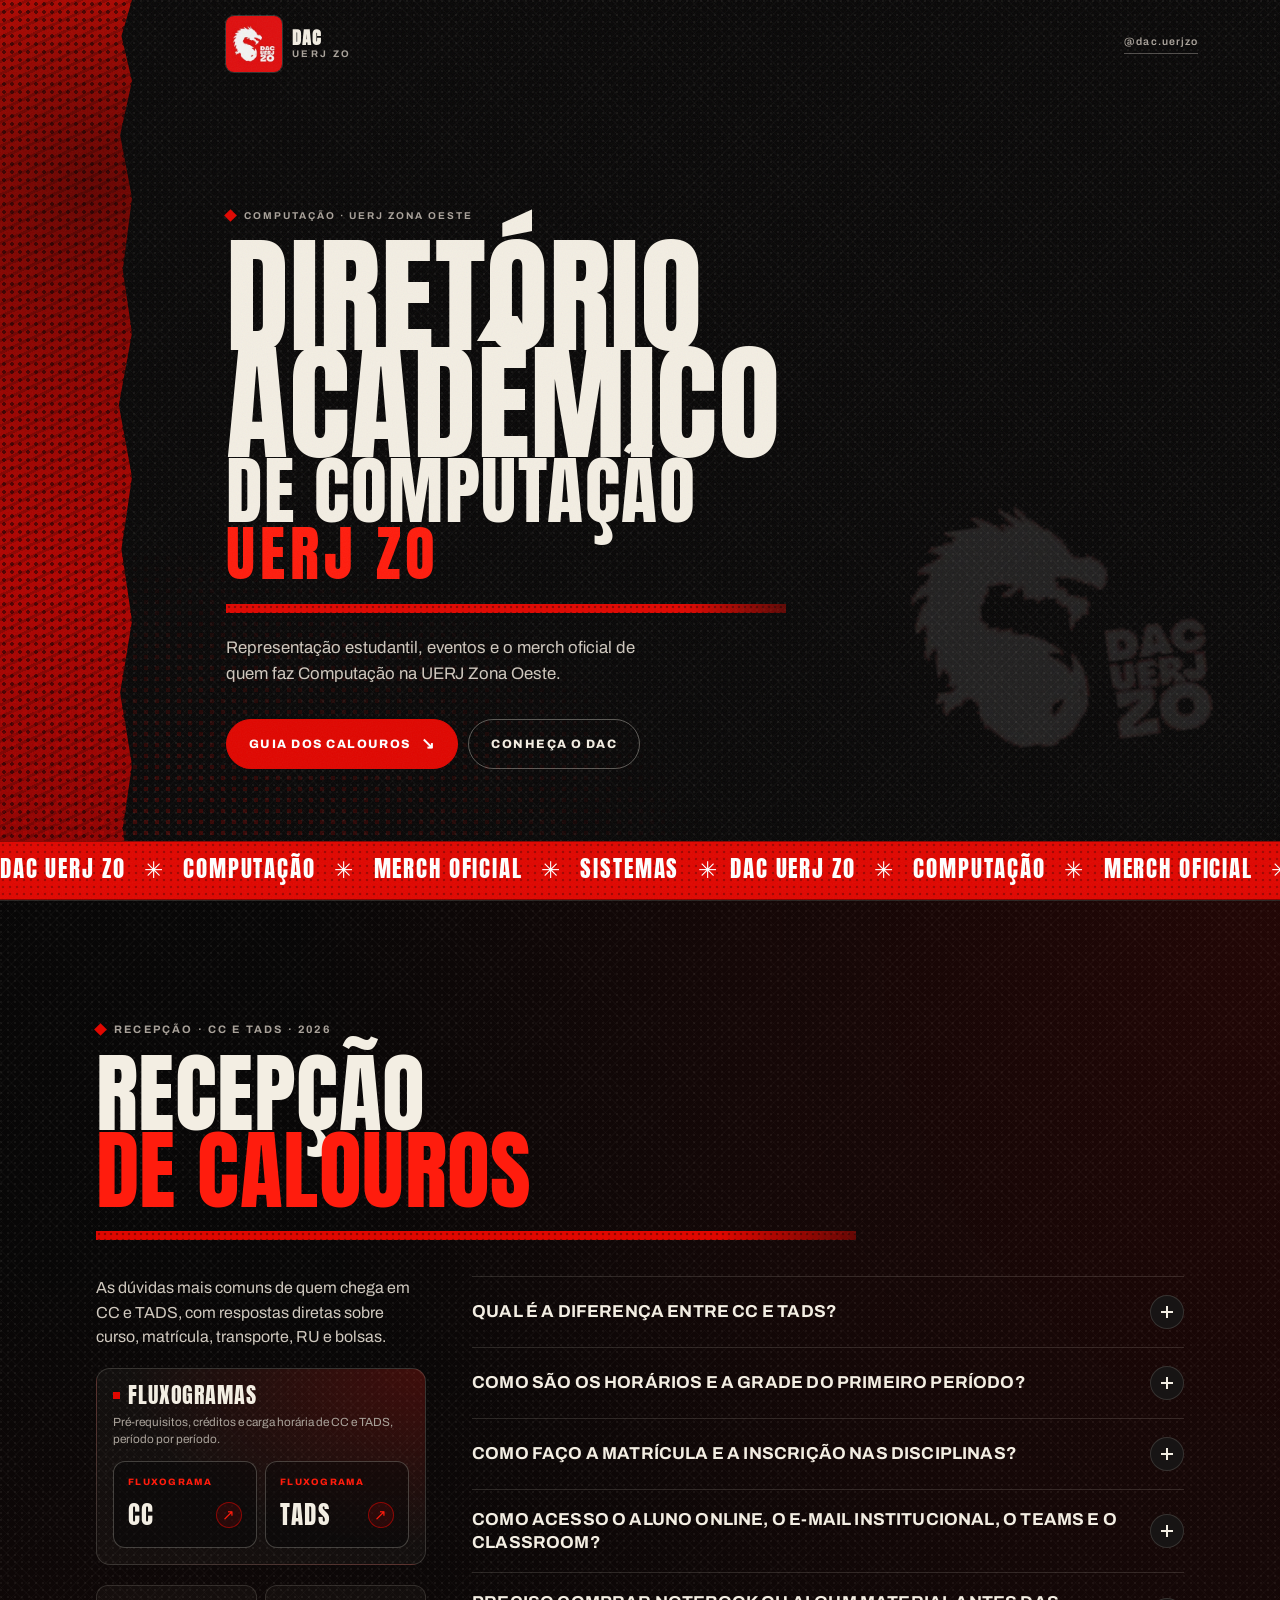
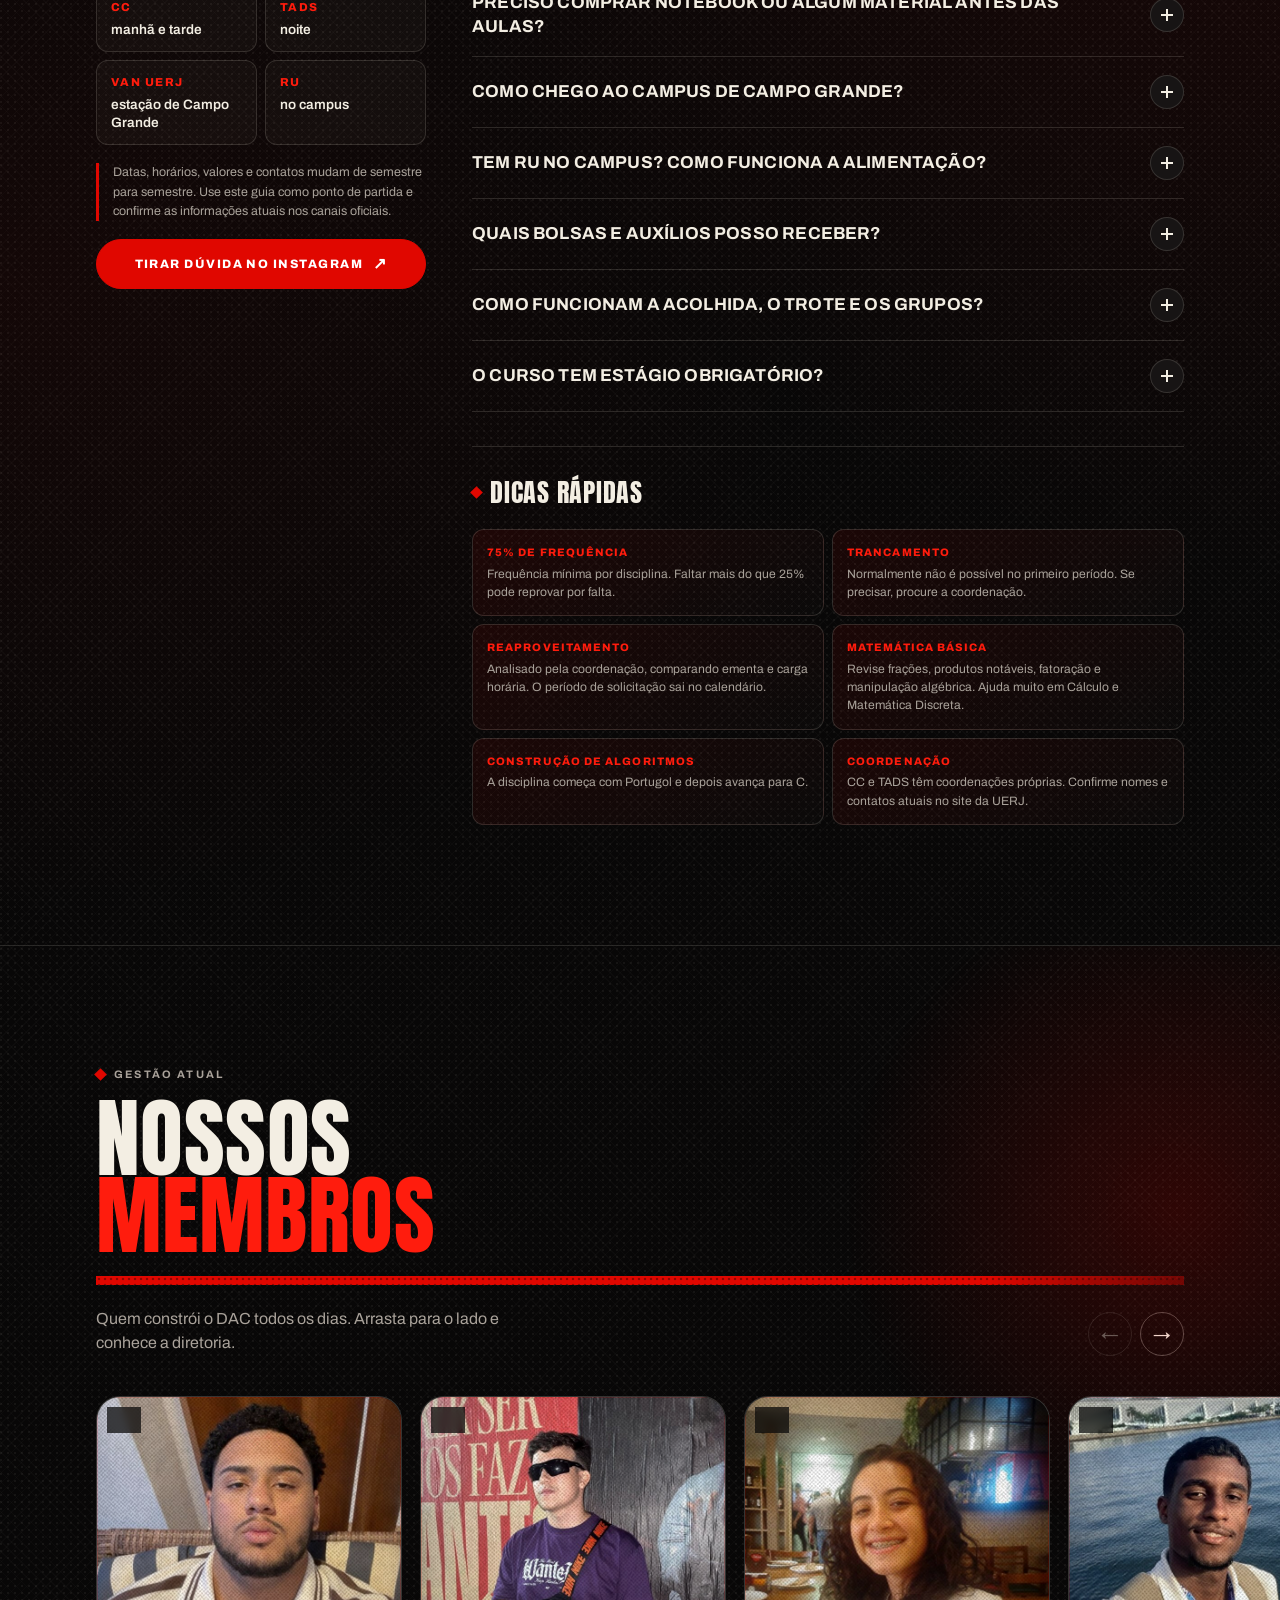
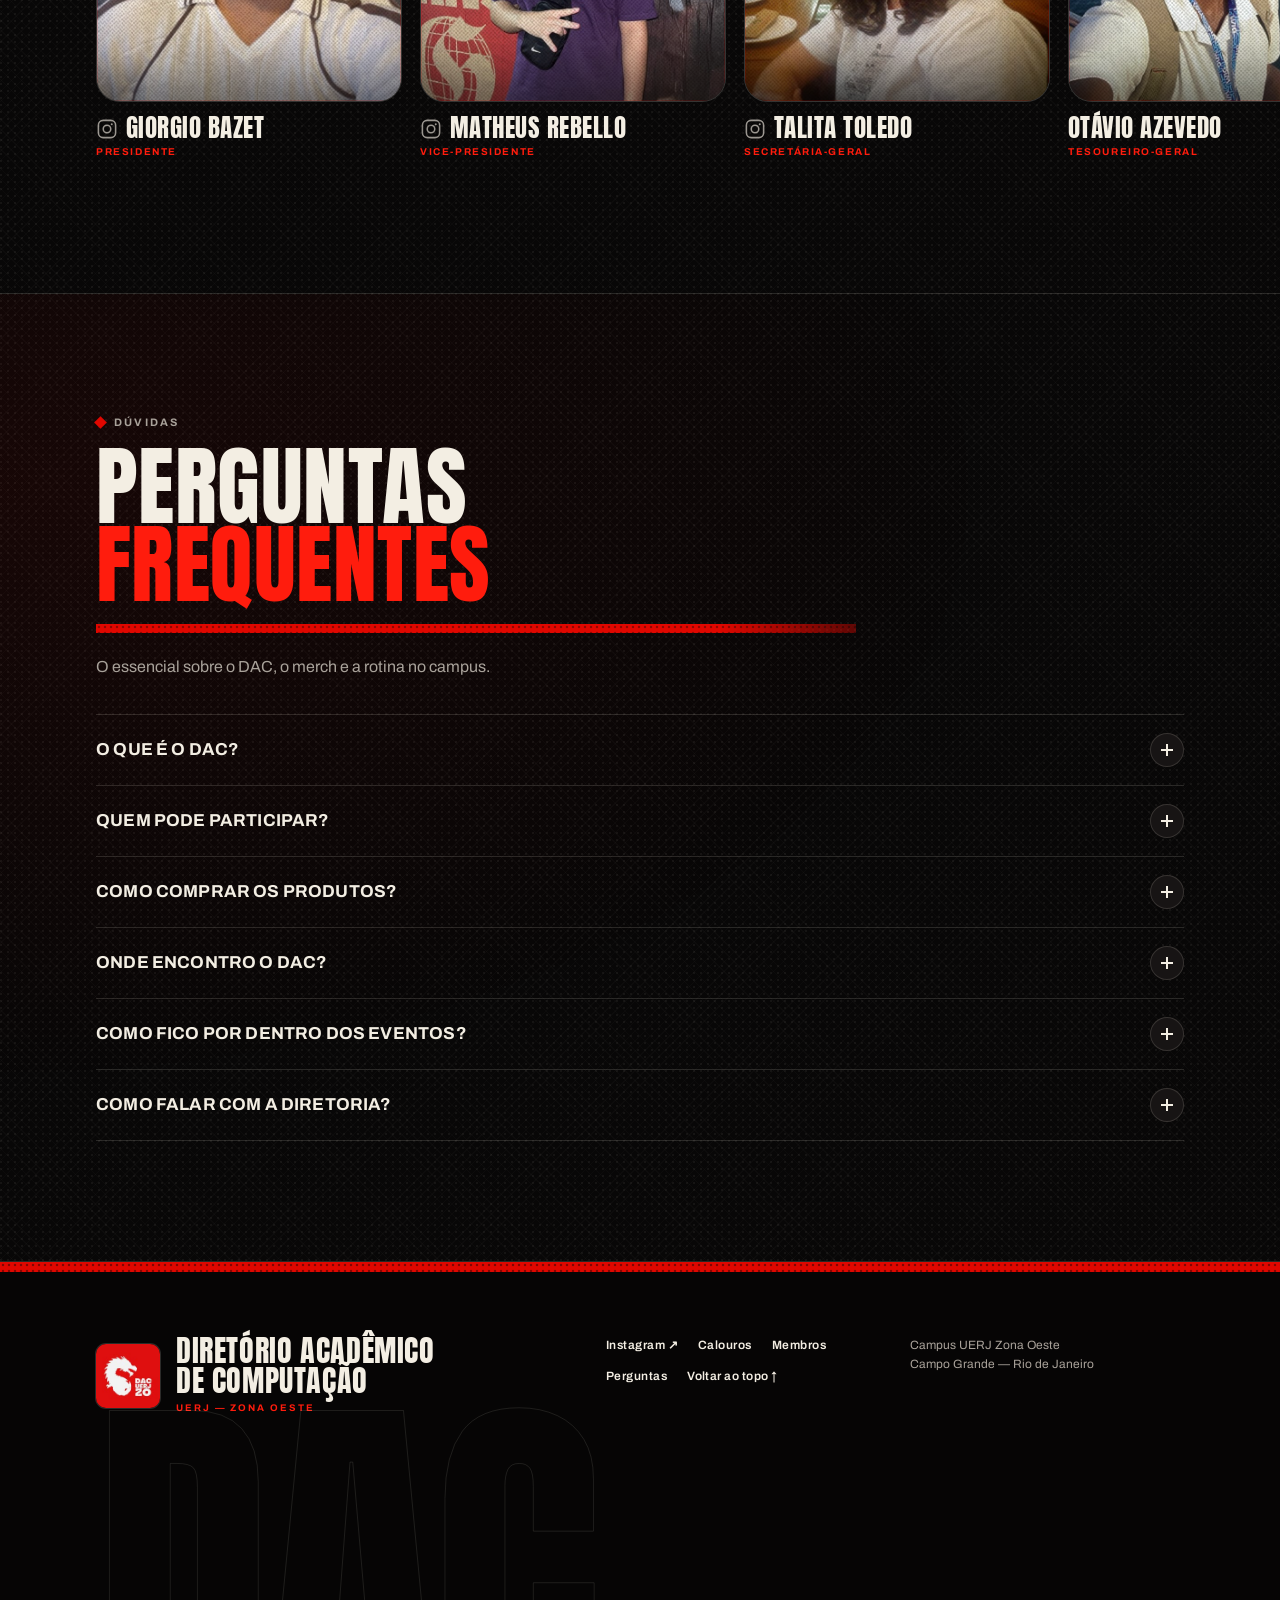
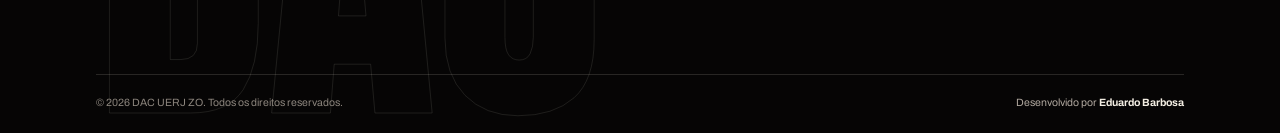
==== commit 22192281: "fix: adiciona pre-requisito de Organizacao de Computadores em Seguranca da Informacao" ====
--- a/index.html
+++ b/index.html
@@ -5,6 +5,23 @@
   <meta name="viewport" content="width=device-width, initial-scale=1">
   <meta name="theme-color" content="#0a0909">
   <meta name="description" content="Diretório Acadêmico de Computação da UERJ Zona Oeste. Guia dos calouros de CC e TADS, diretoria e perguntas frequentes.">
+  <link rel="canonical" href="https://eduhbarb.github.io/dac-uerjzo-site/">
+  <meta property="og:type" content="website">
+  <meta property="og:site_name" content="DAC UERJ ZO">
+  <meta property="og:locale" content="pt_BR">
+  <meta property="og:url" content="https://eduhbarb.github.io/dac-uerjzo-site/">
+  <meta property="og:title" content="DAC UERJ ZO — Diretório Acadêmico de Computação">
+  <meta property="og:description" content="Diretório Acadêmico de Computação da UERJ Zona Oeste. Guia dos calouros de CC e TADS, diretoria e perguntas frequentes.">
+  <meta property="og:image" content="https://eduhbarb.github.io/dac-uerjzo-site/assets/og-banner.jpg">
+  <meta property="og:image:secure_url" content="https://eduhbarb.github.io/dac-uerjzo-site/assets/og-banner.jpg">
+  <meta property="og:image:type" content="image/jpeg">
+  <meta property="og:image:width" content="1200">
+  <meta property="og:image:height" content="630">
+  <meta property="og:image:alt" content="Banner do DAC UERJ ZO: Diretório Acadêmico de Computação, UERJ Zona Oeste">
+  <meta name="twitter:card" content="summary_large_image">
+  <meta name="twitter:title" content="DAC UERJ ZO — Diretório Acadêmico de Computação">
+  <meta name="twitter:description" content="Diretório Acadêmico de Computação da UERJ Zona Oeste. Guia dos calouros de CC e TADS, diretoria e perguntas frequentes.">
+  <meta name="twitter:image" content="https://eduhbarb.github.io/dac-uerjzo-site/assets/og-banner.jpg">
   <title>DAC UERJ ZO — Diretório Acadêmico de Computação</title>
   <link rel="icon" href="assets/dac-logo.png">
   <link rel="preconnect" href="https://fonts.googleapis.com">
@@ -673,7 +690,7 @@
             </dl>
             <p class="flow-map-legend"><span aria-hidden="true"></span>As setas indicam pré-requisitos: para cursar a disciplina de destino, é preciso ter sido aprovado na de origem.</p>
             <p class="flow-map-hint">Arraste para o lado para ver o fluxograma completo.</p>
-            <div class="flow-map-scroll" tabindex="0" role="region" aria-label="Fluxograma de disciplinas"><div class="flow-map" style="--map-ratio:1.70423"><svg class="flow-map-links" viewBox="115 90 605 355" preserveAspectRatio="none" aria-hidden="true"><path d="M206.40 125.50H227.80V126.50H206.40ZM226.80 123.00L232.80 126.00L226.80 129.00L226.80 123.00Z" fill="currentColor" stroke="none"/><path d="M306.05 125.35H327.45V126.35H306.05ZM326.45 122.85L332.45 125.85L326.45 128.85L326.45 122.85Z" fill="currentColor" stroke="none"/><path d="M506.05 125.35H527.45V126.35H506.05ZM526.45 122.85L532.45 125.85L526.45 128.85L526.45 122.85Z" fill="currentColor" stroke="none"/><path d="M208.45 181.75H229.85V182.75H208.45ZM228.85 179.25L234.85 182.25L228.85 185.25L228.85 179.25Z" fill="currentColor" stroke="none"/><path d="M309.65 352.55H331.05V353.55H309.65ZM330.05 350.05L336.05 353.05L330.05 356.05L330.05 350.05Z" fill="currentColor" stroke="none"/><path d="M410.45 358.15H431.85V359.15H410.45ZM430.85 355.65L436.85 358.65L430.85 361.65L430.85 355.65Z" fill="currentColor" stroke="none"/><path d="M410.45 413.75H431.85V414.75H410.45ZM430.85 411.25L436.85 414.25L430.85 417.25L430.85 411.25Z" fill="currentColor" stroke="none"/><path d="M279.20 152.70L317.40 152.70L317.40 179.60L316.90 179.10L327.40 179.10L327.40 180.10L316.40 180.10L316.40 153.20L316.90 153.70L279.20 153.70L279.20 152.70M326.40 176.60L332.40 179.60L326.40 182.60L326.40 176.60Z" fill="currentColor" stroke="none"/><path d="M207.15 135.20L219.90 135.20L219.90 153.20L232.65 153.20" fill="none" stroke="currentColor" stroke-width="1.5" vector-effect="non-scaling-stroke"/><path d="M229.60 153.20L281.20 153.20" fill="none" stroke="currentColor" stroke-width="1.5" vector-effect="non-scaling-stroke"/><path d="M208.55 190.30L218.23 190.30L218.23 240.00L217.73 239.50L231.15 239.50L231.15 240.50L217.23 240.50L217.23 190.80L217.73 191.30L208.55 191.30L208.55 190.30M230.15 237.00L236.15 240.00L230.15 243.00L230.15 237.00Z" fill="currentColor" stroke="none"/><path d="M212.80 354.40L225.55 354.40L225.55 384.40L238.30 384.40" fill="none" stroke="currentColor" stroke-width="1.5" vector-effect="non-scaling-stroke"/><path d="M238.40 384.40L295.20 384.40" fill="none" stroke="currentColor" stroke-width="1.5" vector-effect="non-scaling-stroke"/><path d="M295.00 383.75L326.65 383.75L326.65 410.65L326.15 410.15L333.95 410.15L333.95 411.15L325.65 411.15L325.65 384.25L326.15 384.75L295.00 384.75L295.00 383.75M332.95 407.65L338.95 410.65L332.95 413.65L332.95 407.65Z" fill="currentColor" stroke="none"/><path d="M210.00 246.80L220.52 246.80L220.52 269.20L231.05 269.20" fill="none" stroke="currentColor" stroke-width="1.5" vector-effect="non-scaling-stroke"/><path d="M231.00 269.20L322.35 269.20" fill="none" stroke="currentColor" stroke-width="1.5" vector-effect="non-scaling-stroke"/><path d="M322.70 270.15L326.02 270.15L326.02 242.75L325.52 243.25L427.95 243.25L427.95 242.25L325.02 242.25L325.02 269.65L325.52 269.15L322.70 269.15L322.70 270.15M426.95 245.75L432.95 242.75L426.95 239.75L426.95 245.75Z" fill="currentColor" stroke="none"/><path d="M325.60 269.10L326.41 269.10L326.41 299.60L325.91 299.10L331.00 299.10L331.00 300.10L325.41 300.10L325.41 269.60L325.91 270.10L325.60 270.10L325.60 269.10M330.00 296.60L336.00 299.60L330.00 302.60L330.00 296.60Z" fill="currentColor" stroke="none"/><path d="M405.60 176.90L419.30 176.90L419.30 127.20L418.80 127.70L427.00 127.70L427.00 126.70L418.30 126.70L418.30 176.40L418.80 175.90L405.60 175.90L405.60 176.90M426.00 130.20L432.00 127.20L426.00 124.20L426.00 130.20Z" fill="currentColor" stroke="none"/><path d="M405.60 184.40L509.20 184.40L509.20 153.20L612.80 153.20" fill="none" stroke="currentColor" stroke-width="1.5" vector-effect="non-scaling-stroke"/><path d="M608.65 153.70L616.08 153.70L616.08 127.60L615.58 128.10L623.85 128.10L623.85 127.10L615.08 127.10L615.08 153.20L615.58 152.70L608.65 152.70L608.65 153.70M622.85 130.60L628.85 127.60L622.85 124.60L622.85 130.60Z" fill="currentColor" stroke="none"/><path d="M506.00 236.50L519.70 236.50L519.70 184.40L519.20 184.90L527.40 184.90L527.40 183.90L518.70 183.90L518.70 236.00L519.20 235.50L506.00 235.50L506.00 236.50M526.40 187.40L532.40 184.40L526.40 181.40L526.40 187.40Z" fill="currentColor" stroke="none"/><path d="M511.20 418.10L519.90 418.10L519.90 246.80L519.40 247.30L527.40 247.30L527.40 246.30L518.90 246.30L518.90 417.60L519.40 417.10L511.20 417.10L511.20 418.10M526.40 249.80L532.40 246.80L526.40 243.80L526.40 249.80Z" fill="currentColor" stroke="none"/><path d="M520.25 299.10H529.75V300.10H520.25ZM528.75 296.60L534.75 299.60L528.75 302.60L528.75 296.60Z" fill="currentColor" stroke="none"/><path d="M408.40 347.70L417.90 347.70L417.90 294.40L417.40 294.90L429.80 294.90L429.80 293.90L416.90 293.90L416.90 347.20L417.40 346.70L408.40 346.70L408.40 347.70M428.80 297.40L434.80 294.40L428.80 291.40L428.80 297.40Z" fill="currentColor" stroke="none"/><path d="M408.00 195.10L425.30 195.10L425.30 349.60L424.80 349.10L431.80 349.10L431.80 350.10L424.30 350.10L424.30 195.60L424.80 196.10L408.00 196.10L408.00 195.10M430.80 346.60L436.80 349.60L430.80 352.60L430.80 346.60Z" fill="currentColor" stroke="none"/></svg><div class="flow-map-head" style="left:3.3058%;top:0.5634%;width:11.7017%"><span>1º</span> Semestre</div><div class="flow-map-head" style="left:19.6694%;top:0.5634%;width:11.7017%"><span>2º</span> Semestre</div><div class="flow-map-head" style="left:36.0331%;top:0.5634%;width:11.7017%"><span>3º</span> Semestre</div><div class="flow-map-head" style="left:52.3967%;top:0.5634%;width:11.7017%"><span>4º</span> Semestre</div><div class="flow-map-head" style="left:68.7603%;top:0.5634%;width:11.7017%"><span>5º</span> Semestre</div><div class="flow-map-head" style="left:85.2893%;top:0.5634%;width:11.7017%"><span>6º</span> Semestre</div><article class="flow-map-node" style="left:3.3107%;top:3.4596%;width:11.7017%;height:9.6892%"><h4>Construção de Algoritmos</h4><p><span>5 créd.</span><span>75 h</span></p></article><article class="flow-map-node" style="left:3.4277%;top:19.8677%;width:11.7017%;height:9.6892%"><h4>Matemática Básica</h4><p><span>4 créd.</span><span>60 h</span></p></article><article class="flow-map-node" style="left:3.6033%;top:36.3235%;width:11.7017%;height:9.6892%"><h4>Organização de Computadores</h4><p><span>3 créd.</span><span>45 h</span></p></article><article class="flow-map-node" style="left:3.8958%;top:52.2322%;width:11.7017%;height:9.6892%"><h4>Construção de Páginas Web</h4><p><span>3 créd.</span><span>45 h</span></p></article><article class="flow-map-node" style="left:4.0713%;top:67.8941%;width:11.7017%;height:9.6892%"><h4>Fundamentos de Sistema de Informação</h4><p><span>3 créd.</span><span>45 h</span></p></article><article class="flow-map-node" style="left:19.6938%;top:3.4596%;width:11.7017%;height:9.6892%"><h4>Estrutura de Dados I</h4><p><span>5 créd.</span><span>75 h</span></p></article><article class="flow-map-node" style="left:19.8094%;top:19.9659%;width:11.7017%;height:9.6892%"><h4>Matemática Discreta</h4><p><span>4 créd.</span><span>60 h</span></p></article><article class="flow-map-node" style="left:19.9861%;top:36.4246%;width:11.7017%;height:9.6892%"><h4>Estatística Aplicada</h4><p><span>3 créd.</span><span>45 h</span></p></article><article class="flow-map-node" style="left:20.2783%;top:52.3332%;width:11.7017%;height:9.6892%"><h4>Interface Homem Computador</h4><p><span>3 créd.</span><span>45 h</span></p></article><article class="flow-map-node" style="left:20.4534%;top:67.9935%;width:11.7017%;height:9.6892%"><h4>Modelagem de Dados</h4><p><span>5 créd.</span><span>75 h</span></p></article><article class="flow-map-node" style="left:20.6300%;top:85.1958%;width:11.7017%;height:9.6892%"><h4>Metodologia da Pesquisa</h4><p><span>2 créd.</span><span>30 h</span></p></article><article class="flow-map-node" style="left:36.0758%;top:3.5606%;width:11.7017%;height:9.6892%"><h4>Estrutura de Dados II</h4><p><span>5 créd.</span><span>75 h</span></p></article><article class="flow-map-node" style="left:36.1931%;top:20.0669%;width:11.7017%;height:9.6892%"><h4>Programação Orientada a Objetos I</h4><p><span>5 créd.</span><span>75 h</span></p></article><article class="flow-map-node" style="left:36.6604%;top:52.4314%;width:11.7017%;height:9.6892%"><h4>Sistemas Operacionais</h4><p><span>5 créd.</span><span>75 h</span></p></article><article class="flow-map-node" style="left:36.8370%;top:68.0931%;width:11.7017%;height:9.6892%"><h4>Banco de Dados I</h4><p><span>5 créd.</span><span>75 h</span></p></article><article class="flow-map-node" style="left:37.0121%;top:85.2951%;width:11.7017%;height:9.6892%"><h4>Engenharia de Software I</h4><p><span>5 créd.</span><span>75 h</span></p></article><article class="flow-map-node" style="left:52.4578%;top:3.6588%;width:11.7017%;height:9.6892%"><h4>Programação Orientada a Objetos II</h4><p><span>5 créd.</span><span>75 h</span></p></article><article class="flow-map-node" style="left:52.7501%;top:36.6210%;width:11.7017%;height:9.6892%"><h4>Redes de Computadores</h4><p><span>5 créd.</span><span>75 h</span></p></article><article class="flow-map-node" style="left:53.0424%;top:52.5324%;width:11.7017%;height:9.6892%"><h4>Banco de Dados II</h4><p><span>3 créd.</span><span>45 h</span></p></article><article class="flow-map-node" style="left:53.2191%;top:68.1924%;width:11.7017%;height:9.6892%"><h4>Programação para Web</h4><p><span>3 créd.</span><span>45 h</span></p></article><article class="flow-map-node" style="left:53.3941%;top:85.3945%;width:11.7017%;height:9.6892%"><h4>Engenharia de Software II</h4><p><span>5 créd.</span><span>75 h</span></p></article><article class="flow-map-node" style="left:68.8399%;top:3.7598%;width:11.7017%;height:9.6892%"><h4>Programação Orientada a Objetos III</h4><p><span>3 créd.</span><span>45 h</span></p></article><article class="flow-map-node" style="left:68.9571%;top:20.2662%;width:11.7017%;height:9.6892%"><h4>Comunicações Móveis</h4><p><span>3 créd.</span><span>45 h</span></p></article><article class="flow-map-node" style="left:69.1338%;top:36.7220%;width:11.7017%;height:9.6892%"><h4>Administração e Controle de Projetos</h4><p><span>3 créd.</span><span>45 h</span></p></article><article class="flow-map-node" style="left:69.4261%;top:52.6307%;width:11.7017%;height:9.6892%"><h4>Teste e Qualidade de Software</h4><p><span>5 créd.</span><span>75 h</span></p></article><article class="flow-map-node flow-map-node--elective" style="left:69.6011%;top:68.2918%;width:11.7017%;height:9.6892%"><h4>Eletiva I</h4><p><span>3 créd.</span><span>45 h</span></p></article><article class="flow-map-node" style="left:85.2236%;top:3.8580%;width:11.7017%;height:9.6892%"><h4>Programação para Dispositivos Móveis</h4><p><span>3 créd.</span><span>45 h</span></p></article><article class="flow-map-node" style="left:85.3408%;top:20.3644%;width:11.7017%;height:9.6892%"><h4>Ética, Legislação e Responsabilidade Social</h4><p><span>2 créd.</span><span>30 h</span></p></article><article class="flow-map-node" style="left:85.5158%;top:36.8202%;width:11.7017%;height:9.6892%"><h4>Gestão Empresarial</h4><p><span>3 créd.</span><span>45 h</span></p></article><article class="flow-map-node" style="left:85.8081%;top:52.7317%;width:11.7017%;height:9.6892%"><h4>Segurança da Informação</h4><p><span>3 créd.</span><span>45 h</span></p></article><article class="flow-map-node" style="left:85.9831%;top:68.3914%;width:11.7017%;height:9.6892%"><h4>Gestão da Tecnologia da Informação</h4><p><span>3 créd.</span><span>45 h</span></p></article><article class="flow-map-node flow-map-node--elective" style="left:86.1598%;top:85.5934%;width:11.7017%;height:9.6892%"><h4>Eletiva II</h4><p><span>3 créd.</span><span>45 h</span></p></article></div></div>
+            <div class="flow-map-scroll" tabindex="0" role="region" aria-label="Fluxograma de disciplinas"><div class="flow-map" style="--map-ratio:1.70423"><svg class="flow-map-links" viewBox="115 90 605 355" preserveAspectRatio="none" aria-hidden="true"><path d="M206.40 125.50H227.80V126.50H206.40ZM226.80 123.00L232.80 126.00L226.80 129.00L226.80 123.00Z" fill="currentColor" stroke="none"/><path d="M306.05 125.35H327.45V126.35H306.05ZM326.45 122.85L332.45 125.85L326.45 128.85L326.45 122.85Z" fill="currentColor" stroke="none"/><path d="M506.05 125.35H527.45V126.35H506.05ZM526.45 122.85L532.45 125.85L526.45 128.85L526.45 122.85Z" fill="currentColor" stroke="none"/><path d="M208.45 181.75H229.85V182.75H208.45ZM228.85 179.25L234.85 182.25L228.85 185.25L228.85 179.25Z" fill="currentColor" stroke="none"/><path d="M309.65 352.55H331.05V353.55H309.65ZM330.05 350.05L336.05 353.05L330.05 356.05L330.05 350.05Z" fill="currentColor" stroke="none"/><path d="M410.45 358.15H431.85V359.15H410.45ZM430.85 355.65L436.85 358.65L430.85 361.65L430.85 355.65Z" fill="currentColor" stroke="none"/><path d="M410.45 413.75H431.85V414.75H410.45ZM430.85 411.25L436.85 414.25L430.85 417.25L430.85 411.25Z" fill="currentColor" stroke="none"/><path d="M279.20 152.70L317.40 152.70L317.40 179.60L316.90 179.10L327.40 179.10L327.40 180.10L316.40 180.10L316.40 153.20L316.90 153.70L279.20 153.70L279.20 152.70M326.40 176.60L332.40 179.60L326.40 182.60L326.40 176.60Z" fill="currentColor" stroke="none"/><path d="M207.15 135.20L219.90 135.20L219.90 153.20L232.65 153.20" fill="none" stroke="currentColor" stroke-width="1.5" vector-effect="non-scaling-stroke"/><path d="M229.60 153.20L281.20 153.20" fill="none" stroke="currentColor" stroke-width="1.5" vector-effect="non-scaling-stroke"/><path d="M208.55 190.30L218.23 190.30L218.23 240.00L217.73 239.50L231.15 239.50L231.15 240.50L217.23 240.50L217.23 190.80L217.73 191.30L208.55 191.30L208.55 190.30M230.15 237.00L236.15 240.00L230.15 243.00L230.15 237.00Z" fill="currentColor" stroke="none"/><path d="M212.80 354.40L225.55 354.40L225.55 384.40L238.30 384.40" fill="none" stroke="currentColor" stroke-width="1.5" vector-effect="non-scaling-stroke"/><path d="M238.40 384.40L295.20 384.40" fill="none" stroke="currentColor" stroke-width="1.5" vector-effect="non-scaling-stroke"/><path d="M295.00 383.75L326.65 383.75L326.65 410.65L326.15 410.15L333.95 410.15L333.95 411.15L325.65 411.15L325.65 384.25L326.15 384.75L295.00 384.75L295.00 383.75M332.95 407.65L338.95 410.65L332.95 413.65L332.95 407.65Z" fill="currentColor" stroke="none"/><path d="M210.00 246.80L220.52 246.80L220.52 269.20L231.05 269.20" fill="none" stroke="currentColor" stroke-width="1.5" vector-effect="non-scaling-stroke"/><path d="M231.00 269.20L322.35 269.20" fill="none" stroke="currentColor" stroke-width="1.5" vector-effect="non-scaling-stroke"/><path d="M322.70 270.15L326.02 270.15L326.02 242.75L325.52 243.25L427.95 243.25L427.95 242.25L325.02 242.25L325.02 269.65L325.52 269.15L322.70 269.15L322.70 270.15M426.95 245.75L432.95 242.75L426.95 239.75L426.95 245.75Z" fill="currentColor" stroke="none"/><path d="M325.60 269.10L326.41 269.10L326.41 299.60L325.91 299.10L331.00 299.10L331.00 300.10L325.41 300.10L325.41 269.60L325.91 270.10L325.60 270.10L325.60 269.10M330.00 296.60L336.00 299.60L330.00 302.60L330.00 296.60Z" fill="currentColor" stroke="none"/><path d="M405.60 176.90L419.30 176.90L419.30 127.20L418.80 127.70L427.00 127.70L427.00 126.70L418.30 126.70L418.30 176.40L418.80 175.90L405.60 175.90L405.60 176.90M426.00 130.20L432.00 127.20L426.00 124.20L426.00 130.20Z" fill="currentColor" stroke="none"/><path d="M405.60 184.40L509.20 184.40L509.20 153.20L612.80 153.20" fill="none" stroke="currentColor" stroke-width="1.5" vector-effect="non-scaling-stroke"/><path d="M608.65 153.70L616.08 153.70L616.08 127.60L615.58 128.10L623.85 128.10L623.85 127.10L615.08 127.10L615.08 153.20L615.58 152.70L608.65 152.70L608.65 153.70M622.85 130.60L628.85 127.60L622.85 124.60L622.85 130.60Z" fill="currentColor" stroke="none"/><path d="M506.00 236.50L519.70 236.50L519.70 184.40L519.20 184.90L527.40 184.90L527.40 183.90L518.70 183.90L518.70 236.00L519.20 235.50L506.00 235.50L506.00 236.50M526.40 187.40L532.40 184.40L526.40 181.40L526.40 187.40Z" fill="currentColor" stroke="none"/><path d="M511.20 418.10L519.90 418.10L519.90 246.80L519.40 247.30L527.40 247.30L527.40 246.30L518.90 246.30L518.90 417.60L519.40 417.10L511.20 417.10L511.20 418.10M526.40 249.80L532.40 246.80L526.40 243.80L526.40 249.80Z" fill="currentColor" stroke="none"/><path d="M520.25 299.10H529.75V300.10H520.25ZM528.75 296.60L534.75 299.60L528.75 302.60L528.75 296.60Z" fill="currentColor" stroke="none"/><path d="M408.40 347.70L417.90 347.70L417.90 294.40L417.40 294.90L429.80 294.90L429.80 293.90L416.90 293.90L416.90 347.20L417.40 346.70L408.40 346.70L408.40 347.70M428.80 297.40L434.80 294.40L428.80 291.40L428.80 297.40Z" fill="currentColor" stroke="none"/><path d="M408.00 195.10L425.30 195.10L425.30 349.60L424.80 349.10L431.80 349.10L431.80 350.10L424.30 350.10L424.30 195.60L424.80 196.10L408.00 196.10L408.00 195.10M430.80 346.60L436.80 349.60L430.80 352.60L430.80 346.60Z" fill="currentColor" stroke="none"/><path d="M207.60 236.00L216.00 236.00L216.00 321.00L620.00 321.00L620.00 294.40L627.00 294.40" fill="none" stroke="currentColor" stroke-width="1.5" vector-effect="non-scaling-stroke"/><path d="M626.00 290.90L632.00 294.40L626.00 297.90L626.00 290.90Z" fill="currentColor" stroke="none"/></svg><div class="flow-map-head" style="left:3.3058%;top:0.5634%;width:11.7017%"><span>1º</span> Semestre</div><div class="flow-map-head" style="left:19.6694%;top:0.5634%;width:11.7017%"><span>2º</span> Semestre</div><div class="flow-map-head" style="left:36.0331%;top:0.5634%;width:11.7017%"><span>3º</span> Semestre</div><div class="flow-map-head" style="left:52.3967%;top:0.5634%;width:11.7017%"><span>4º</span> Semestre</div><div class="flow-map-head" style="left:68.7603%;top:0.5634%;width:11.7017%"><span>5º</span> Semestre</div><div class="flow-map-head" style="left:85.2893%;top:0.5634%;width:11.7017%"><span>6º</span> Semestre</div><article class="flow-map-node" style="left:3.3107%;top:3.4596%;width:11.7017%;height:9.6892%"><h4>Construção de Algoritmos</h4><p><span>5 créd.</span><span>75 h</span></p></article><article class="flow-map-node" style="left:3.4277%;top:19.8677%;width:11.7017%;height:9.6892%"><h4>Matemática Básica</h4><p><span>4 créd.</span><span>60 h</span></p></article><article class="flow-map-node" style="left:3.6033%;top:36.3235%;width:11.7017%;height:9.6892%"><h4>Organização de Computadores</h4><p><span>3 créd.</span><span>45 h</span></p></article><article class="flow-map-node" style="left:3.8958%;top:52.2322%;width:11.7017%;height:9.6892%"><h4>Construção de Páginas Web</h4><p><span>3 créd.</span><span>45 h</span></p></article><article class="flow-map-node" style="left:4.0713%;top:67.8941%;width:11.7017%;height:9.6892%"><h4>Fundamentos de Sistema de Informação</h4><p><span>3 créd.</span><span>45 h</span></p></article><article class="flow-map-node" style="left:19.6938%;top:3.4596%;width:11.7017%;height:9.6892%"><h4>Estrutura de Dados I</h4><p><span>5 créd.</span><span>75 h</span></p></article><article class="flow-map-node" style="left:19.8094%;top:19.9659%;width:11.7017%;height:9.6892%"><h4>Matemática Discreta</h4><p><span>4 créd.</span><span>60 h</span></p></article><article class="flow-map-node" style="left:19.9861%;top:36.4246%;width:11.7017%;height:9.6892%"><h4>Estatística Aplicada</h4><p><span>3 créd.</span><span>45 h</span></p></article><article class="flow-map-node" style="left:20.2783%;top:52.3332%;width:11.7017%;height:9.6892%"><h4>Interface Homem Computador</h4><p><span>3 créd.</span><span>45 h</span></p></article><article class="flow-map-node" style="left:20.4534%;top:67.9935%;width:11.7017%;height:9.6892%"><h4>Modelagem de Dados</h4><p><span>5 créd.</span><span>75 h</span></p></article><article class="flow-map-node" style="left:20.6300%;top:85.1958%;width:11.7017%;height:9.6892%"><h4>Metodologia da Pesquisa</h4><p><span>2 créd.</span><span>30 h</span></p></article><article class="flow-map-node" style="left:36.0758%;top:3.5606%;width:11.7017%;height:9.6892%"><h4>Estrutura de Dados II</h4><p><span>5 créd.</span><span>75 h</span></p></article><article class="flow-map-node" style="left:36.1931%;top:20.0669%;width:11.7017%;height:9.6892%"><h4>Programação Orientada a Objetos I</h4><p><span>5 créd.</span><span>75 h</span></p></article><article class="flow-map-node" style="left:36.6604%;top:52.4314%;width:11.7017%;height:9.6892%"><h4>Sistemas Operacionais</h4><p><span>5 créd.</span><span>75 h</span></p></article><article class="flow-map-node" style="left:36.8370%;top:68.0931%;width:11.7017%;height:9.6892%"><h4>Banco de Dados I</h4><p><span>5 créd.</span><span>75 h</span></p></article><article class="flow-map-node" style="left:37.0121%;top:85.2951%;width:11.7017%;height:9.6892%"><h4>Engenharia de Software I</h4><p><span>5 créd.</span><span>75 h</span></p></article><article class="flow-map-node" style="left:52.4578%;top:3.6588%;width:11.7017%;height:9.6892%"><h4>Programação Orientada a Objetos II</h4><p><span>5 créd.</span><span>75 h</span></p></article><article class="flow-map-node" style="left:52.7501%;top:36.6210%;width:11.7017%;height:9.6892%"><h4>Redes de Computadores</h4><p><span>5 créd.</span><span>75 h</span></p></article><article class="flow-map-node" style="left:53.0424%;top:52.5324%;width:11.7017%;height:9.6892%"><h4>Banco de Dados II</h4><p><span>3 créd.</span><span>45 h</span></p></article><article class="flow-map-node" style="left:53.2191%;top:68.1924%;width:11.7017%;height:9.6892%"><h4>Programação para Web</h4><p><span>3 créd.</span><span>45 h</span></p></article><article class="flow-map-node" style="left:53.3941%;top:85.3945%;width:11.7017%;height:9.6892%"><h4>Engenharia de Software II</h4><p><span>5 créd.</span><span>75 h</span></p></article><article class="flow-map-node" style="left:68.8399%;top:3.7598%;width:11.7017%;height:9.6892%"><h4>Programação Orientada a Objetos III</h4><p><span>3 créd.</span><span>45 h</span></p></article><article class="flow-map-node" style="left:68.9571%;top:20.2662%;width:11.7017%;height:9.6892%"><h4>Comunicações Móveis</h4><p><span>3 créd.</span><span>45 h</span></p></article><article class="flow-map-node" style="left:69.1338%;top:36.7220%;width:11.7017%;height:9.6892%"><h4>Administração e Controle de Projetos</h4><p><span>3 créd.</span><span>45 h</span></p></article><article class="flow-map-node" style="left:69.4261%;top:52.6307%;width:11.7017%;height:9.6892%"><h4>Teste e Qualidade de Software</h4><p><span>5 créd.</span><span>75 h</span></p></article><article class="flow-map-node flow-map-node--elective" style="left:69.6011%;top:68.2918%;width:11.7017%;height:9.6892%"><h4>Eletiva I</h4><p><span>3 créd.</span><span>45 h</span></p></article><article class="flow-map-node" style="left:85.2236%;top:3.8580%;width:11.7017%;height:9.6892%"><h4>Programação para Dispositivos Móveis</h4><p><span>3 créd.</span><span>45 h</span></p></article><article class="flow-map-node" style="left:85.3408%;top:20.3644%;width:11.7017%;height:9.6892%"><h4>Ética, Legislação e Responsabilidade Social</h4><p><span>2 créd.</span><span>30 h</span></p></article><article class="flow-map-node" style="left:85.5158%;top:36.8202%;width:11.7017%;height:9.6892%"><h4>Gestão Empresarial</h4><p><span>3 créd.</span><span>45 h</span></p></article><article class="flow-map-node" style="left:85.8081%;top:52.7317%;width:11.7017%;height:9.6892%"><h4>Segurança da Informação</h4><p><span>3 créd.</span><span>45 h</span></p></article><article class="flow-map-node" style="left:85.9831%;top:68.3914%;width:11.7017%;height:9.6892%"><h4>Gestão da Tecnologia da Informação</h4><p><span>3 créd.</span><span>45 h</span></p></article><article class="flow-map-node flow-map-node--elective" style="left:86.1598%;top:85.5934%;width:11.7017%;height:9.6892%"><h4>Eletiva II</h4><p><span>3 créd.</span><span>45 h</span></p></article></div></div>
             <div class="flow-extras">
               <h3 class="flow-extras-title">Componentes de conclusão</h3>
               <div class="flow-extras-grid">
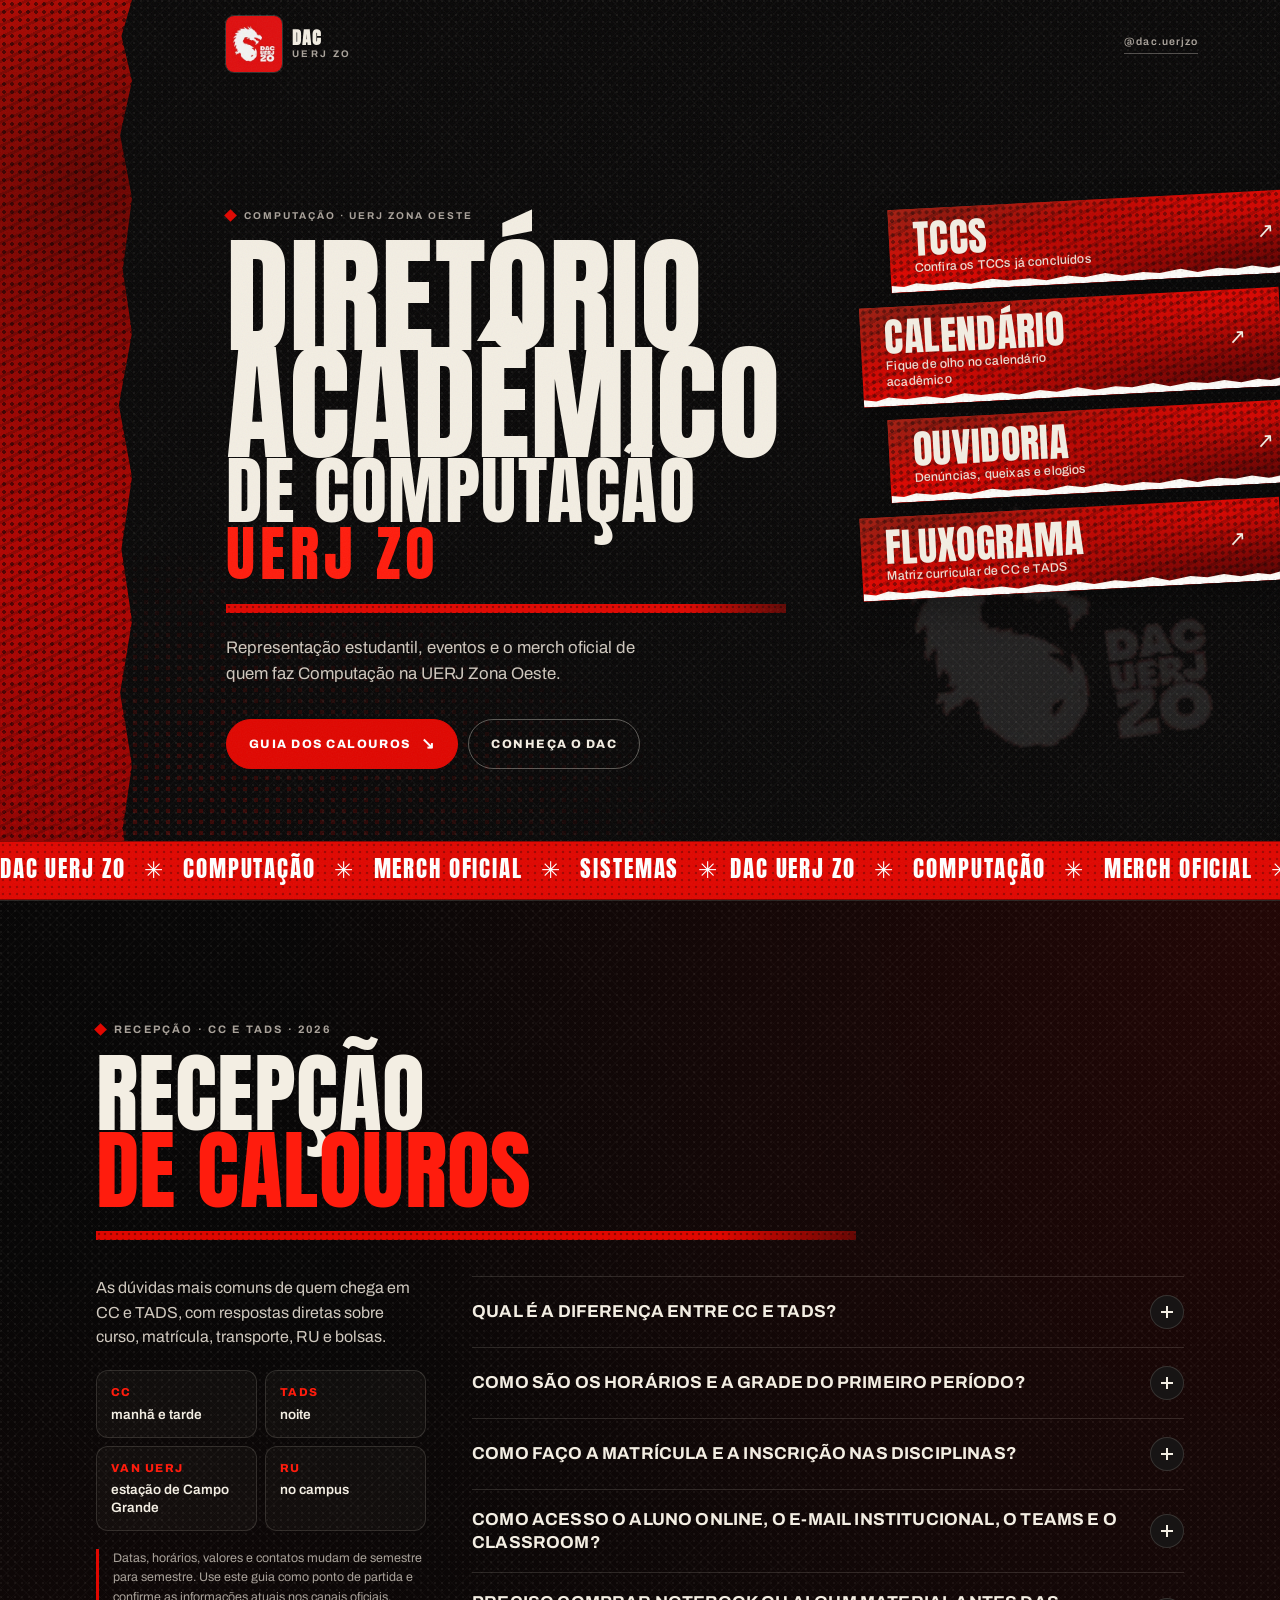
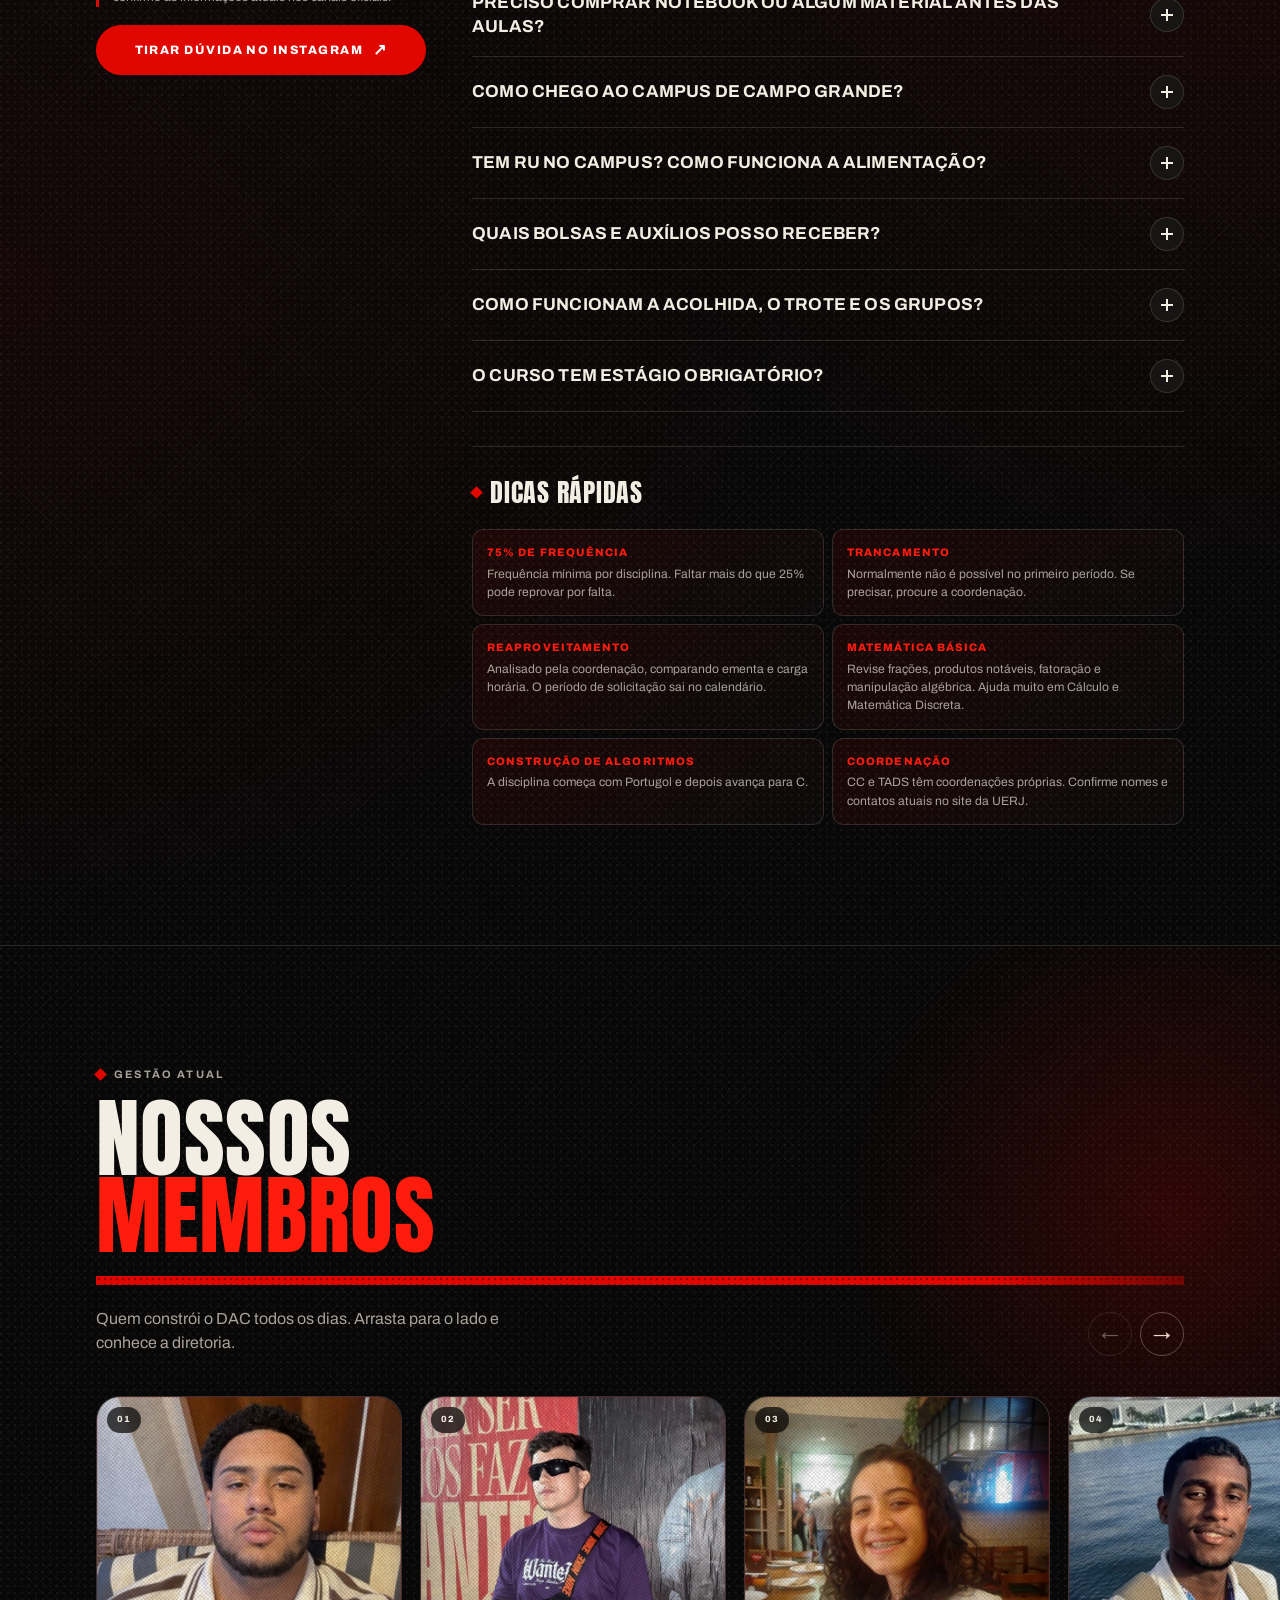
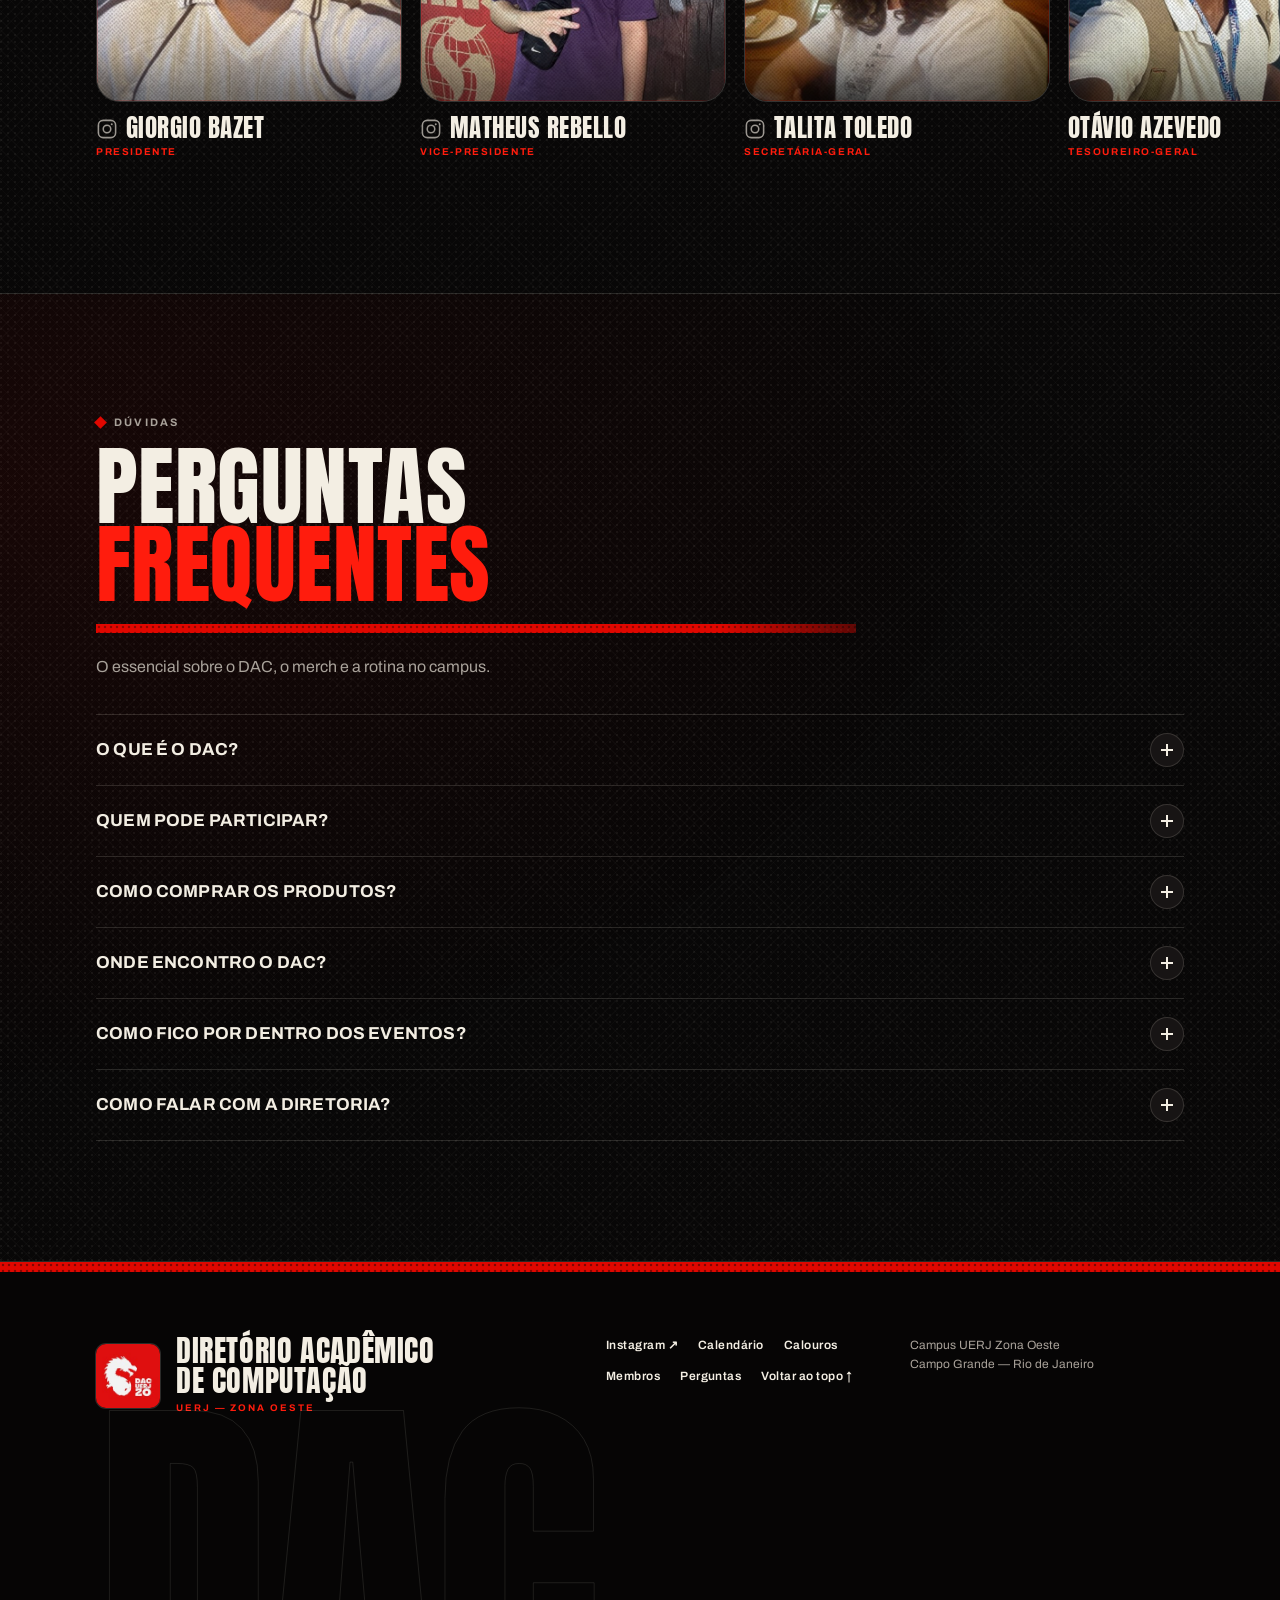
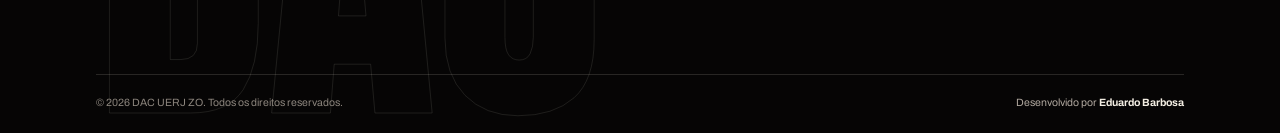
==== commit 0b9e9431: "feat: update site pages and add xlsx to gitignore calendario.html, fluxogramas.html, ouvidoria.html," ====
--- a/index.html
+++ b/index.html
@@ -4,14 +4,14 @@
   <meta charset="UTF-8">
   <meta name="viewport" content="width=device-width, initial-scale=1">
   <meta name="theme-color" content="#0a0909">
-  <meta name="description" content="Diretório Acadêmico de Computação da UERJ Zona Oeste. Guia dos calouros de CC e TADS, diretoria e perguntas frequentes.">
+  <meta name="description" content="Diretório Acadêmico de Computação da UERJ Zona Oeste. Calendário acadêmico 2026–2027, guia dos calouros de CC e TADS, diretoria e perguntas frequentes.">
   <link rel="canonical" href="https://eduhbarb.github.io/dac-uerjzo-site/">
   <meta property="og:type" content="website">
   <meta property="og:site_name" content="DAC UERJ ZO">
   <meta property="og:locale" content="pt_BR">
   <meta property="og:url" content="https://eduhbarb.github.io/dac-uerjzo-site/">
   <meta property="og:title" content="DAC UERJ ZO — Diretório Acadêmico de Computação">
-  <meta property="og:description" content="Diretório Acadêmico de Computação da UERJ Zona Oeste. Guia dos calouros de CC e TADS, diretoria e perguntas frequentes.">
+  <meta property="og:description" content="Diretório Acadêmico de Computação da UERJ Zona Oeste. Calendário acadêmico 2026–2027, guia dos calouros de CC e TADS, diretoria e perguntas frequentes.">
   <meta property="og:image" content="https://eduhbarb.github.io/dac-uerjzo-site/assets/og-banner.jpg">
   <meta property="og:image:secure_url" content="https://eduhbarb.github.io/dac-uerjzo-site/assets/og-banner.jpg">
   <meta property="og:image:type" content="image/jpeg">
@@ -20,7 +20,7 @@
   <meta property="og:image:alt" content="Banner do DAC UERJ ZO: Diretório Acadêmico de Computação, UERJ Zona Oeste">
   <meta name="twitter:card" content="summary_large_image">
   <meta name="twitter:title" content="DAC UERJ ZO — Diretório Acadêmico de Computação">
-  <meta name="twitter:description" content="Diretório Acadêmico de Computação da UERJ Zona Oeste. Guia dos calouros de CC e TADS, diretoria e perguntas frequentes.">
+  <meta name="twitter:description" content="Diretório Acadêmico de Computação da UERJ Zona Oeste. Calendário acadêmico 2026–2027, guia dos calouros de CC e TADS, diretoria e perguntas frequentes.">
   <meta name="twitter:image" content="https://eduhbarb.github.io/dac-uerjzo-site/assets/og-banner.jpg">
   <title>DAC UERJ ZO — Diretório Acadêmico de Computação</title>
   <link rel="icon" href="assets/dac-logo.png">
@@ -28,6 +28,7 @@
   <link rel="preconnect" href="https://fonts.gstatic.com" crossorigin>
   <link href="https://fonts.googleapis.com/css2?family=Anton&family=Archivo:wght@400;500;600;700;800&display=swap" rel="stylesheet">
   <link rel="stylesheet" href="css/style.css">
+  <script src="js/page-transition.js"></script>
 </head>
 <body>
   <a class="skip-link" href="#membros">Pular para o conteúdo</a>
@@ -65,6 +66,29 @@
           <a class="btn btn--ghost" href="#membros">Conheça o DAC</a>
         </div>
       </div>
+
+      <nav class="hero-strips" aria-label="Acessos rápidos">
+        <a class="hero-strip" href="tccs.html">
+          <span class="hero-strip-title">TCCs</span>
+          <span class="hero-strip-desc">Confira os TCCs já concluídos</span>
+          <span class="hero-strip-arrow" aria-hidden="true">↗</span>
+        </a>
+        <a class="hero-strip" href="calendario.html">
+          <span class="hero-strip-title">Calendário</span>
+          <span class="hero-strip-desc">Fique de olho no calendário acadêmico</span>
+          <span class="hero-strip-arrow" aria-hidden="true">↗</span>
+        </a>
+        <a class="hero-strip" href="ouvidoria.html">
+          <span class="hero-strip-title">Ouvidoria</span>
+          <span class="hero-strip-desc">Denúncias, queixas e elogios</span>
+          <span class="hero-strip-arrow" aria-hidden="true">↗</span>
+        </a>
+        <a class="hero-strip" href="fluxogramas.html">
+          <span class="hero-strip-title">Fluxograma</span>
+          <span class="hero-strip-desc">Matriz curricular de CC e TADS</span>
+          <span class="hero-strip-arrow" aria-hidden="true">↗</span>
+        </a>
+      </nav>
     </div>
 
     <div class="marquee" aria-hidden="true">
@@ -94,22 +118,6 @@
         <div class="calouros-layout">
           <aside class="calouros-aside reveal">
             <p class="calouros-lead">As dúvidas mais comuns de quem chega em CC e TADS, com respostas diretas sobre curso, matrícula, transporte, RU e bolsas.</p>
-
-            <div class="flow-panel">
-              <p class="flow-panel-title">Fluxogramas</p>
-              <p class="flow-panel-copy">Pré-requisitos, créditos e carga horária de CC e TADS, período por período.</p>
-
-              <div class="flow-actions">
-                <button class="flow-launch" type="button" data-open-modal="modal-cc" aria-haspopup="dialog">
-                  <span>Fluxograma</span>
-                  <strong>CC <span aria-hidden="true">↗</span></strong>
-                </button>
-                <button class="flow-launch" type="button" data-open-modal="modal-tads" aria-haspopup="dialog">
-                  <span>Fluxograma</span>
-                  <strong>TADS <span aria-hidden="true">↗</span></strong>
-                </button>
-              </div>
-            </div>
 
             <dl class="fact-grid">
               <div class="fact">
@@ -623,6 +631,7 @@
 
         <div class="footer-links">
           <a href="https://instagram.com/dac.uerjzo" target="_blank" rel="noopener">Instagram <span aria-hidden="true">↗</span></a>
+          <a href="calendario.html">Calendário</a>
           <a href="#calouros">Calouros</a>
           <a href="#membros">Membros</a>
           <a href="#faq">Perguntas</a>
@@ -641,83 +650,7 @@
     </div>
   </footer>
 
-  <dialog class="flow-modal" id="modal-cc" aria-labelledby="modal-cc-title">
-    <div class="flow-modal-inner">
-      <header class="flow-modal-head">
-        <div class="flow-modal-heading">
-          <p class="kicker"><span class="kicker-mark" aria-hidden="true"></span>Fluxograma · Bacharelado</p>
-          <h2 class="flow-modal-title" id="modal-cc-title">Ciência da<br><span class="text-red">Computação</span></h2>
-          <p class="flow-modal-meta">Faculdade de Ciências Exatas e Engenharias · UERJ Zona Oeste</p>
-        </div>
-        <button class="flow-close" type="button" data-close-modal aria-label="Fechar fluxograma">×</button>
-      </header>
-      <div class="flow-scroll">
-            <dl class="flow-stats">
-              <div><dt>Créditos</dt><dd>214</dd></div>
-              <div><dt>Carga horária</dt><dd>3.315 h</dd></div>
-              <div><dt>Períodos</dt><dd>8 a 14</dd></div>
-              <div><dt>Complementares</dt><dd>100 h</dd></div>
-            </dl>
-            <p class="flow-map-legend"><span aria-hidden="true"></span>As setas indicam pré-requisitos: para cursar a disciplina de destino, é preciso ter sido aprovado na de origem.</p>
-            <p class="flow-map-hint">Arraste para o lado para ver o fluxograma completo.</p>
-            <div class="flow-map-scroll" tabindex="0" role="region" aria-label="Fluxograma de disciplinas"><div class="flow-map" style="--map-ratio:1.80488"><svg class="flow-map-links" viewBox="35 85 740 410" preserveAspectRatio="none" aria-hidden="true"><path d="M121.09 124.63L127.43 124.63L127.43 124.84L133.26 124.84" fill="none" stroke="currentColor" stroke-width="1.5" vector-effect="non-scaling-stroke"/><path d="M132.38 121.32L139.42 124.84L132.38 128.36L132.38 121.32Z" fill="currentColor" stroke="none"/><path d="M121.09 133.04L127.17 133.04L127.17 152.77L217.80 152.77L217.80 175.19L227.01 175.19" fill="none" stroke="currentColor" stroke-width="1.5" vector-effect="non-scaling-stroke"/><path d="M226.13 171.67L233.17 175.19L226.13 178.71L226.13 171.67Z" fill="currentColor" stroke="none"/><path d="M211.36 124.85L225.02 124.85" fill="none" stroke="currentColor" stroke-width="1.5" vector-effect="non-scaling-stroke"/><path d="M224.14 121.33L231.18 124.85L224.14 128.37L224.14 121.33Z" fill="currentColor" stroke="none"/><path d="M211.36 270.77L227.12 270.77" fill="none" stroke="currentColor" stroke-width="1.5" vector-effect="non-scaling-stroke"/><path d="M226.24 267.25L233.28 270.77L226.24 274.29L226.24 267.25Z" fill="currentColor" stroke="none"/><path d="M120.20 378.51L127.74 378.51L127.74 419.42L222.86 419.42C222.86 418.11 223.92 417.05 225.22 417.05C226.52 417.05 227.58 418.11 227.58 419.42L320.77 419.42" fill="none" stroke="currentColor" stroke-width="1.5" vector-effect="non-scaling-stroke"/><path d="M319.89 415.90L326.93 419.42L319.89 422.94L319.89 415.90Z" fill="currentColor" stroke="none"/><path d="M212.55 370.60L228.39 370.60" fill="none" stroke="currentColor" stroke-width="1.5" vector-effect="non-scaling-stroke"/><path d="M227.51 367.08L234.55 370.60L227.51 374.12L227.51 367.08Z" fill="currentColor" stroke="none"/><path d="M213.04 322.27L221.82 322.27L221.82 302.16L409.96 302.16L409.96 272.03L416.47 272.03" fill="none" stroke="currentColor" stroke-width="1.5" vector-effect="non-scaling-stroke"/><path d="M415.59 268.51L422.63 272.03L415.59 275.55L415.59 268.51Z" fill="currentColor" stroke="none"/><path d="M305.10 174.95L321.56 174.95" fill="none" stroke="currentColor" stroke-width="1.5" vector-effect="non-scaling-stroke"/><path d="M320.68 171.43L327.72 174.95L320.68 178.47L320.68 171.43Z" fill="currentColor" stroke="none"/><path d="M305.22 270.77L322.34 270.77" fill="none" stroke="currentColor" stroke-width="1.5" vector-effect="non-scaling-stroke"/><path d="M321.46 267.24L328.50 270.77L321.46 274.28L321.46 267.24Z" fill="currentColor" stroke="none"/><path d="M306.43 322.88L321.30 322.88" fill="none" stroke="currentColor" stroke-width="1.5" vector-effect="non-scaling-stroke"/><path d="M320.42 319.36L327.46 322.88L320.42 326.40L320.42 319.36Z" fill="currentColor" stroke="none"/><path d="M306.49 370.86L321.04 370.86" fill="none" stroke="currentColor" stroke-width="1.5" vector-effect="non-scaling-stroke"/><path d="M320.16 367.34L327.20 370.86L320.16 374.38L320.16 367.34Z" fill="currentColor" stroke="none"/><path d="M398.87 419.42L415.73 419.42" fill="none" stroke="currentColor" stroke-width="1.5" vector-effect="non-scaling-stroke"/><path d="M414.85 415.90L421.89 419.42L414.85 422.94L414.85 415.90Z" fill="currentColor" stroke="none"/><path d="M120.21 370.10L134.28 370.10L134.28 349.40L407.82 349.40L407.82 370.43L414.57 370.43" fill="none" stroke="currentColor" stroke-width="1.5" vector-effect="non-scaling-stroke"/><path d="M413.69 366.91L420.73 370.43L413.69 373.95L413.69 366.91Z" fill="currentColor" stroke="none"/><path d="M399.39 324.28L415.51 324.28" fill="none" stroke="currentColor" stroke-width="1.5" vector-effect="non-scaling-stroke"/><path d="M414.63 320.76L421.67 324.28L414.63 327.80L414.63 320.76Z" fill="currentColor" stroke="none"/><path d="M211.36 133.48L221.30 133.48L221.30 152.77L407.82 152.77L407.82 223.08L415.82 223.08" fill="none" stroke="currentColor" stroke-width="1.5" vector-effect="non-scaling-stroke"/><path d="M414.94 219.56L421.98 223.08L414.94 226.60L414.94 219.56Z" fill="currentColor" stroke="none"/><path d="M493.29 124.88L505.61 124.88" fill="none" stroke="currentColor" stroke-width="1.5" vector-effect="non-scaling-stroke"/><path d="M504.73 121.36L511.77 124.88L504.73 128.40L504.73 121.36Z" fill="currentColor" stroke="none"/><path d="M399.65 174.16L405.46 174.16C405.46 172.86 406.51 171.80 407.82 171.80C409.12 171.80 410.18 172.86 410.18 174.16L414.88 174.16" fill="none" stroke="currentColor" stroke-width="1.5" vector-effect="non-scaling-stroke"/><path d="M414.00 170.64L421.04 174.16L414.00 177.68L414.00 170.64Z" fill="currentColor" stroke="none"/><path d="M212.54 378.54L225.22 378.54L225.22 471.47L416.76 471.47" fill="none" stroke="currentColor" stroke-width="1.5" vector-effect="non-scaling-stroke"/><path d="M415.88 467.95L422.92 471.47L415.88 474.99L415.88 467.95Z" fill="currentColor" stroke="none"/><path d="M494.85 471.47L499.42 471.47L499.42 419.36L506.66 419.36" fill="none" stroke="currentColor" stroke-width="1.5" vector-effect="non-scaling-stroke"/><path d="M505.78 415.84L512.82 419.36L505.78 422.88L505.78 415.84Z" fill="currentColor" stroke="none"/><path d="M493.51 410.02L500.16 410.02L500.16 370.86L505.61 370.86" fill="none" stroke="currentColor" stroke-width="1.5" vector-effect="non-scaling-stroke"/><path d="M504.73 367.34L511.77 370.86L504.73 374.38L504.73 367.34Z" fill="currentColor" stroke="none"/><path d="M493.91 222.62L505.13 222.62" fill="none" stroke="currentColor" stroke-width="1.5" vector-effect="non-scaling-stroke"/><path d="M504.25 219.10L511.29 222.62L504.25 226.14L504.25 219.10Z" fill="currentColor" stroke="none"/><path d="M492.98 173.83L504.65 173.83" fill="none" stroke="currentColor" stroke-width="1.5" vector-effect="non-scaling-stroke"/><path d="M503.77 170.31L510.81 173.83L503.77 177.35L503.77 170.31Z" fill="currentColor" stroke="none"/><path d="M583.23 271.83L592.84 271.83L592.84 174.64L599.63 174.64" fill="none" stroke="currentColor" stroke-width="1.5" vector-effect="non-scaling-stroke"/><path d="M598.75 171.12L605.79 174.64L598.75 178.16L598.75 171.12Z" fill="currentColor" stroke="none"/><path d="M583.70 124.88L590.04 124.88L590.04 125.07L598.25 125.07" fill="none" stroke="currentColor" stroke-width="1.5" vector-effect="non-scaling-stroke"/><path d="M597.37 121.55L604.41 125.07L597.37 128.59L597.37 121.55Z" fill="currentColor" stroke="none"/><path d="M677.12 223.13L692.84 223.13" fill="none" stroke="currentColor" stroke-width="1.5" vector-effect="non-scaling-stroke"/><path d="M691.96 219.61L699.00 223.13L691.96 226.65L691.96 219.61Z" fill="currentColor" stroke="none"/><path d="M677.54 272.04L691.70 272.04" fill="none" stroke="currentColor" stroke-width="1.5" vector-effect="non-scaling-stroke"/><path d="M690.82 268.52L697.86 272.04L690.82 275.56L690.82 268.52Z" fill="currentColor" stroke="none"/><path d="M120.83 271.97L133.09 271.97L133.09 249.52L500.53 249.52L500.53 271.83L505.13 271.83" fill="none" stroke="currentColor" stroke-width="1.5" vector-effect="non-scaling-stroke"/><path d="M504.25 268.31L511.29 271.83L504.25 275.35L504.25 268.31Z" fill="currentColor" stroke="none"/><path d="M120.00 360.51L126.54 360.51L126.54 322.27L134.94 322.27" fill="none" stroke="currentColor" stroke-width="1.5" vector-effect="non-scaling-stroke"/><path d="M134.06 318.75L141.10 322.27L134.06 325.79L134.06 318.75Z" fill="currentColor" stroke="none"/></svg><div class="flow-map-head" style="left:1.7568%;top:1.7073%;width:9.7211%"><span>1º</span> Semestre</div><div class="flow-map-head" style="left:14.0541%;top:1.7073%;width:9.7211%"><span>2º</span> Semestre</div><div class="flow-map-head" style="left:26.4865%;top:1.7073%;width:9.7211%"><span>3º</span> Semestre</div><div class="flow-map-head" style="left:39.4595%;top:1.7073%;width:9.7211%"><span>4º</span> Semestre</div><div class="flow-map-head" style="left:52.1622%;top:1.7073%;width:9.7211%"><span>5º</span> Semestre</div><div class="flow-map-head" style="left:64.3243%;top:1.7073%;width:9.7211%"><span>6º</span> Semestre</div><div class="flow-map-head" style="left:76.8919%;top:1.7073%;width:9.7211%"><span>7º</span> Semestre</div><div class="flow-map-head" style="left:89.5946%;top:1.7073%;width:9.7211%"><span>8º</span> Semestre</div><article class="flow-map-node" style="left:1.9131%;top:5.6839%;width:9.7211%;height:7.9637%"><h4>Construção de Algoritmos</h4><p><span>5 créd.</span><span>75 h</span></p></article><article class="flow-map-node" style="left:1.8607%;top:17.9007%;width:9.7211%;height:7.8493%"><h4>Ambientes Internet</h4><p><span>3 créd.</span><span>45 h</span></p></article><article class="flow-map-node" style="left:1.7274%;top:29.9712%;width:9.7211%;height:7.5983%"><h4>Matemática Discreta</h4><p><span>5 créd.</span><span>75 h</span></p></article><article class="flow-map-node" style="left:1.8782%;top:41.3317%;width:9.7211%;height:8.5427%"><h4>Álgebra Linear</h4><p><span>5 créd.</span><span>75 h</span></p></article><article class="flow-map-node" style="left:1.9424%;top:54.1505%;width:9.7211%;height:7.5971%"><h4>Geometria Analítica</h4><p><span>4 créd.</span><span>60 h</span></p></article><article class="flow-map-node" style="left:1.7935%;top:65.5546%;width:9.7211%;height:7.9637%"><h4>Arquitetura de Computadores</h4><p><span>3 créd.</span><span>45 h</span></p></article><article class="flow-map-node" style="left:1.8597%;top:77.4149%;width:9.7211%;height:8.2985%"><h4>Introdução à Ciência da Computação</h4><p><span>3 créd.</span><span>45 h</span></p></article><article class="flow-map-node" style="left:14.1108%;top:5.6800%;width:9.7211%;height:8.0724%"><h4>Algoritmos e Estrutura de Dados I</h4><p><span>5 créd.</span><span>75 h</span></p></article><article class="flow-map-node" style="left:14.1243%;top:17.8661%;width:9.7211%;height:7.8010%"><h4>Interação Humano Computador</h4><p><span>3 créd.</span><span>45 h</span></p></article><article class="flow-map-node" style="left:14.1108%;top:41.3317%;width:9.7211%;height:8.5427%"><h4>Cálculo I</h4><p><span>6 créd.</span><span>90 h</span></p></article><article class="flow-map-node" style="left:14.2716%;top:29.7051%;width:9.7211%;height:7.6327%"><h4>Lógica Matemática</h4><p><span>4 créd.</span><span>60 h</span></p></article><article class="flow-map-node" style="left:14.3378%;top:54.1156%;width:9.7211%;height:7.5100%"><h4>Sistemas Operacionais</h4><p><span>5 créd.</span><span>75 h</span></p></article><article class="flow-map-node" style="left:14.2716%;top:65.5841%;width:9.7211%;height:7.9415%"><h4>Tecnologia de Banco de Dados I</h4><p><span>3 créd.</span><span>45 h</span></p></article><article class="flow-map-node" style="left:26.5108%;top:5.6824%;width:9.7211%;height:8.0724%"><h4>Algoritmos e Estrutura de Dados II</h4><p><span>5 créd.</span><span>75 h</span></p></article><article class="flow-map-node" style="left:26.7797%;top:17.8888%;width:9.7211%;height:8.2173%"><h4>Programação Orientada a Objetos I</h4><p><span>5 créd.</span><span>75 h</span></p></article><article class="flow-map-node" style="left:26.6905%;top:29.5951%;width:9.7211%;height:7.7183%"><h4>Probabilidade e Estatística</h4><p><span>5 créd.</span><span>75 h</span></p></article><article class="flow-map-node" style="left:26.7946%;top:41.3278%;width:9.7211%;height:7.9637%"><h4>Cálculo II</h4><p><span>6 créd.</span><span>90 h</span></p></article><article class="flow-map-node" style="left:26.9581%;top:54.0973%;width:9.7211%;height:7.5088%"><h4>Física I</h4><p><span>3 créd.</span><span>45 h</span></p></article><article class="flow-map-node" style="left:26.9662%;top:65.5834%;width:9.7211%;height:8.1471%"><h4>Tecnologia de Banco de Dados II</h4><p><span>5 créd.</span><span>75 h</span></p></article><article class="flow-map-node" style="left:39.5919%;top:5.6842%;width:9.7211%;height:8.0683%"><h4>Controle e Administração de Projetos</h4><p><span>2 créd.</span><span>30 h</span></p></article><article class="flow-map-node" style="left:39.5568%;top:17.7880%;width:9.7211%;height:8.2985%"><h4>Programação Orientada a Objetos II</h4><p><span>5 créd.</span><span>75 h</span></p></article><article class="flow-map-node" style="left:39.6270%;top:30.1863%;width:9.7211%;height:7.7319%"><h4>Métodos Numéricos</h4><p><span>4 créd.</span><span>60 h</span></p></article><article class="flow-map-node" style="left:39.6622%;top:41.3278%;width:9.7211%;height:7.9637%"><h4>Cálculo III</h4><p><span>6 créd.</span><span>90 h</span></p></article><article class="flow-map-node" style="left:39.5216%;top:54.1517%;width:9.7211%;height:7.7349%"><h4>Física II</h4><p><span>3 créd.</span><span>45 h</span></p></article><article class="flow-map-node" style="left:39.4865%;top:65.6793%;width:9.7211%;height:8.0878%"><h4>Tecnologia de Banco de Dados III</h4><p><span>3 créd.</span><span>45 h</span></p></article><article class="flow-map-node" style="left:39.4500%;top:77.5241%;width:9.7211%;height:8.0795%"><h4>Rede de Computadores I</h4><p><span>3 créd.</span><span>45 h</span></p></article><article class="flow-map-node" style="left:52.2095%;top:5.6866%;width:9.7211%;height:8.0878%"><h4>Conceitos de Linguagem de Programação</h4><p><span>3 créd.</span><span>45 h</span></p></article><article class="flow-map-node" style="left:52.1676%;top:17.6420%;width:9.7211%;height:8.2105%"><h4>Programação Orientada a Objetos III</h4><p><span>3 créd.</span><span>45 h</span></p></article><article class="flow-map-node" style="left:52.2946%;top:29.7532%;width:9.7211%;height:7.8505%"><h4>Inteligência Computacional I</h4><p><span>5 créd.</span><span>75 h</span></p></article><article class="flow-map-node" style="left:52.3824%;top:41.4068%;width:9.7211%;height:8.4212%"><h4>Sistemas Distribuídos</h4><p><span>3 créd.</span><span>45 h</span></p></article><article class="flow-map-node" style="left:52.2527%;top:54.4898%;width:9.7211%;height:7.7432%"><h4>Física III</h4><p><span>3 créd.</span><span>45 h</span></p></article><article class="flow-map-node" style="left:52.1257%;top:65.5841%;width:9.7211%;height:8.0683%"><h4>Sistemas Digitais</h4><p><span>5 créd.</span><span>75 h</span></p></article><article class="flow-map-node" style="left:52.2824%;top:77.5154%;width:9.7211%;height:8.1029%"><h4>Rede de Computadores II</h4><p><span>3 créd.</span><span>45 h</span></p></article><article class="flow-map-node" style="left:52.4216%;top:90.1566%;width:9.7211%;height:8.2105%"><h4>Análise Orientada a Objetos</h4><p><span>5 créd.</span><span>75 h</span></p></article><article class="flow-map-node" style="left:64.4284%;top:5.6812%;width:9.7211%;height:8.0932%"><h4>Linguagens Formais e Autômatos</h4><p><span>3 créd.</span><span>45 h</span></p></article><article class="flow-map-node" style="left:64.2986%;top:17.6393%;width:9.7211%;height:8.0546%"><h4>Dispositivos Móveis e Sistemas Embarcados</h4><p><span>5 créd.</span><span>75 h</span></p></article><article class="flow-map-node" style="left:64.3635%;top:29.5976%;width:9.7211%;height:7.9402%"><h4>Inteligência Computacional II</h4><p><span>5 créd.</span><span>75 h</span></p></article><article class="flow-map-node" style="left:64.3635%;top:41.3249%;width:9.7211%;height:8.4861%"><h4>Computação Gráfica</h4><p><span>3 créd.</span><span>45 h</span></p></article><article class="flow-map-node" style="left:64.4311%;top:54.4902%;width:9.7211%;height:7.7183%"><h4>Metodologia Científica</h4><p><span>2 créd.</span><span>30 h</span></p></article><article class="flow-map-node" style="left:64.4284%;top:65.6768%;width:9.7211%;height:8.0878%"><h4>Comunicação Sem Fio</h4><p><span>3 créd.</span><span>45 h</span></p></article><article class="flow-map-node" style="left:64.5703%;top:77.5222%;width:9.7211%;height:8.0546%"><h4>Projeto Orientado a Objetos</h4><p><span>5 créd.</span><span>75 h</span></p></article><article class="flow-map-node" style="left:76.9473%;top:5.7439%;width:9.7211%;height:8.0573%"><h4>Compiladores</h4><p><span>3 créd.</span><span>45 h</span></p></article><article class="flow-map-node" style="left:77.1338%;top:17.7883%;width:9.7211%;height:8.1471%"><h4>Processamento Digital de Imagens</h4><p><span>3 créd.</span><span>45 h</span></p></article><article class="flow-map-node" style="left:77.0514%;top:29.6512%;width:9.7211%;height:7.9402%"><h4>Projeto Final I</h4><p><span>2 créd.</span><span>30 h</span></p></article><article class="flow-map-node" style="left:77.1081%;top:41.3229%;width:9.7211%;height:8.4710%"><h4>Teste de Software</h4><p><span>3 créd.</span><span>45 h</span></p></article><article class="flow-map-node flow-map-node--elective" style="left:77.1095%;top:54.4902%;width:9.7211%;height:7.7183%"><h4>Eletiva I</h4><p><span>3 créd.</span><span>45 h</span></p></article><article class="flow-map-node flow-map-node--elective" style="left:77.0514%;top:65.7585%;width:9.7211%;height:8.0256%"><h4>Eletiva II</h4><p><span>3 créd.</span><span>45 h</span></p></article><article class="flow-map-node flow-map-node--stage" style="left:77.1338%;top:77.5595%;width:9.7211%;height:7.9637%"><h4>Estágio Supervisionado</h4><p><span>13 créd.</span><span>200 h</span></p></article><article class="flow-map-node" style="left:89.7459%;top:5.6780%;width:9.7211%;height:8.1622%"><h4>Empreendedorismo</h4><p><span>3 créd.</span><span>45 h</span></p></article><article class="flow-map-node" style="left:89.5757%;top:17.6351%;width:9.7211%;height:8.0588%"><h4>Informática e Sociedade</h4><p><span>2 créd.</span><span>30 h</span></p></article><article class="flow-map-node" style="left:89.7297%;top:29.5976%;width:9.7211%;height:8.1841%"><h4>Projeto Final II</h4><p><span>2 créd.</span><span>30 h</span></p></article><article class="flow-map-node" style="left:89.5757%;top:41.4078%;width:9.7211%;height:8.4227%"><h4>Qualidade de Software</h4><p><span>3 créd.</span><span>45 h</span></p></article><article class="flow-map-node" style="left:89.5324%;top:54.4902%;width:9.7211%;height:7.7183%"><h4>Propriedade Intelectual, Direito e Ética</h4><p><span>3 créd.</span><span>45 h</span></p></article><article class="flow-map-node flow-map-node--elective" style="left:89.5324%;top:65.7580%;width:9.7211%;height:8.0724%"><h4>Eletiva III</h4><p><span>3 créd.</span><span>45 h</span></p></article><article class="flow-map-node flow-map-node--elective" style="left:89.5757%;top:77.4261%;width:9.7211%;height:7.9898%"><h4>Eletiva IV</h4><p><span>3 créd.</span><span>45 h</span></p></article></div></div>
-            <div class="flow-notes">
-              <p><strong>Obrigatórias:</strong> 202 créditos · 3.035 h</p>
-              <p><strong>Eletivas definidas:</strong> 12 créditos · 180 h</p>
-              <p><strong>Atividades complementares:</strong> 100 h</p>
-              <p class="flow-warn">O curso é integralizado em no mínimo 8 e no máximo 14 períodos. Matriz sujeita a atualização: confirme com a coordenação.</p>
-            </div>
-      </div>
-    </div>
-  </dialog>
-
-  <dialog class="flow-modal" id="modal-tads" aria-labelledby="modal-tads-title">
-    <div class="flow-modal-inner">
-      <header class="flow-modal-head">
-        <div class="flow-modal-heading">
-          <p class="kicker"><span class="kicker-mark" aria-hidden="true"></span>Fluxograma · Tecnológico</p>
-          <h2 class="flow-modal-title" id="modal-tads-title">TADS</h2>
-          <p class="flow-modal-meta">Tecnologia em Análise e Desenvolvimento de Sistemas · UERJ Zona Oeste</p>
-        </div>
-        <button class="flow-close" type="button" data-close-modal aria-label="Fechar fluxograma">×</button>
-      </header>
-      <div class="flow-scroll">
-            <dl class="flow-stats">
-              <div><dt>Créditos</dt><dd>144</dd></div>
-              <div><dt>Carga horária</dt><dd>2.260 h</dd></div>
-              <div><dt>Períodos</dt><dd>6 a 9</dd></div>
-              <div><dt>Estágio</dt><dd>300 h</dd></div>
-            </dl>
-            <p class="flow-map-legend"><span aria-hidden="true"></span>As setas indicam pré-requisitos: para cursar a disciplina de destino, é preciso ter sido aprovado na de origem.</p>
-            <p class="flow-map-hint">Arraste para o lado para ver o fluxograma completo.</p>
-            <div class="flow-map-scroll" tabindex="0" role="region" aria-label="Fluxograma de disciplinas"><div class="flow-map" style="--map-ratio:1.70423"><svg class="flow-map-links" viewBox="115 90 605 355" preserveAspectRatio="none" aria-hidden="true"><path d="M206.40 125.50H227.80V126.50H206.40ZM226.80 123.00L232.80 126.00L226.80 129.00L226.80 123.00Z" fill="currentColor" stroke="none"/><path d="M306.05 125.35H327.45V126.35H306.05ZM326.45 122.85L332.45 125.85L326.45 128.85L326.45 122.85Z" fill="currentColor" stroke="none"/><path d="M506.05 125.35H527.45V126.35H506.05ZM526.45 122.85L532.45 125.85L526.45 128.85L526.45 122.85Z" fill="currentColor" stroke="none"/><path d="M208.45 181.75H229.85V182.75H208.45ZM228.85 179.25L234.85 182.25L228.85 185.25L228.85 179.25Z" fill="currentColor" stroke="none"/><path d="M309.65 352.55H331.05V353.55H309.65ZM330.05 350.05L336.05 353.05L330.05 356.05L330.05 350.05Z" fill="currentColor" stroke="none"/><path d="M410.45 358.15H431.85V359.15H410.45ZM430.85 355.65L436.85 358.65L430.85 361.65L430.85 355.65Z" fill="currentColor" stroke="none"/><path d="M410.45 413.75H431.85V414.75H410.45ZM430.85 411.25L436.85 414.25L430.85 417.25L430.85 411.25Z" fill="currentColor" stroke="none"/><path d="M279.20 152.70L317.40 152.70L317.40 179.60L316.90 179.10L327.40 179.10L327.40 180.10L316.40 180.10L316.40 153.20L316.90 153.70L279.20 153.70L279.20 152.70M326.40 176.60L332.40 179.60L326.40 182.60L326.40 176.60Z" fill="currentColor" stroke="none"/><path d="M207.15 135.20L219.90 135.20L219.90 153.20L232.65 153.20" fill="none" stroke="currentColor" stroke-width="1.5" vector-effect="non-scaling-stroke"/><path d="M229.60 153.20L281.20 153.20" fill="none" stroke="currentColor" stroke-width="1.5" vector-effect="non-scaling-stroke"/><path d="M208.55 190.30L218.23 190.30L218.23 240.00L217.73 239.50L231.15 239.50L231.15 240.50L217.23 240.50L217.23 190.80L217.73 191.30L208.55 191.30L208.55 190.30M230.15 237.00L236.15 240.00L230.15 243.00L230.15 237.00Z" fill="currentColor" stroke="none"/><path d="M212.80 354.40L225.55 354.40L225.55 384.40L238.30 384.40" fill="none" stroke="currentColor" stroke-width="1.5" vector-effect="non-scaling-stroke"/><path d="M238.40 384.40L295.20 384.40" fill="none" stroke="currentColor" stroke-width="1.5" vector-effect="non-scaling-stroke"/><path d="M295.00 383.75L326.65 383.75L326.65 410.65L326.15 410.15L333.95 410.15L333.95 411.15L325.65 411.15L325.65 384.25L326.15 384.75L295.00 384.75L295.00 383.75M332.95 407.65L338.95 410.65L332.95 413.65L332.95 407.65Z" fill="currentColor" stroke="none"/><path d="M210.00 246.80L220.52 246.80L220.52 269.20L231.05 269.20" fill="none" stroke="currentColor" stroke-width="1.5" vector-effect="non-scaling-stroke"/><path d="M231.00 269.20L322.35 269.20" fill="none" stroke="currentColor" stroke-width="1.5" vector-effect="non-scaling-stroke"/><path d="M322.70 270.15L326.02 270.15L326.02 242.75L325.52 243.25L427.95 243.25L427.95 242.25L325.02 242.25L325.02 269.65L325.52 269.15L322.70 269.15L322.70 270.15M426.95 245.75L432.95 242.75L426.95 239.75L426.95 245.75Z" fill="currentColor" stroke="none"/><path d="M325.60 269.10L326.41 269.10L326.41 299.60L325.91 299.10L331.00 299.10L331.00 300.10L325.41 300.10L325.41 269.60L325.91 270.10L325.60 270.10L325.60 269.10M330.00 296.60L336.00 299.60L330.00 302.60L330.00 296.60Z" fill="currentColor" stroke="none"/><path d="M405.60 176.90L419.30 176.90L419.30 127.20L418.80 127.70L427.00 127.70L427.00 126.70L418.30 126.70L418.30 176.40L418.80 175.90L405.60 175.90L405.60 176.90M426.00 130.20L432.00 127.20L426.00 124.20L426.00 130.20Z" fill="currentColor" stroke="none"/><path d="M405.60 184.40L509.20 184.40L509.20 153.20L612.80 153.20" fill="none" stroke="currentColor" stroke-width="1.5" vector-effect="non-scaling-stroke"/><path d="M608.65 153.70L616.08 153.70L616.08 127.60L615.58 128.10L623.85 128.10L623.85 127.10L615.08 127.10L615.08 153.20L615.58 152.70L608.65 152.70L608.65 153.70M622.85 130.60L628.85 127.60L622.85 124.60L622.85 130.60Z" fill="currentColor" stroke="none"/><path d="M506.00 236.50L519.70 236.50L519.70 184.40L519.20 184.90L527.40 184.90L527.40 183.90L518.70 183.90L518.70 236.00L519.20 235.50L506.00 235.50L506.00 236.50M526.40 187.40L532.40 184.40L526.40 181.40L526.40 187.40Z" fill="currentColor" stroke="none"/><path d="M511.20 418.10L519.90 418.10L519.90 246.80L519.40 247.30L527.40 247.30L527.40 246.30L518.90 246.30L518.90 417.60L519.40 417.10L511.20 417.10L511.20 418.10M526.40 249.80L532.40 246.80L526.40 243.80L526.40 249.80Z" fill="currentColor" stroke="none"/><path d="M520.25 299.10H529.75V300.10H520.25ZM528.75 296.60L534.75 299.60L528.75 302.60L528.75 296.60Z" fill="currentColor" stroke="none"/><path d="M408.40 347.70L417.90 347.70L417.90 294.40L417.40 294.90L429.80 294.90L429.80 293.90L416.90 293.90L416.90 347.20L417.40 346.70L408.40 346.70L408.40 347.70M428.80 297.40L434.80 294.40L428.80 291.40L428.80 297.40Z" fill="currentColor" stroke="none"/><path d="M408.00 195.10L425.30 195.10L425.30 349.60L424.80 349.10L431.80 349.10L431.80 350.10L424.30 350.10L424.30 195.60L424.80 196.10L408.00 196.10L408.00 195.10M430.80 346.60L436.80 349.60L430.80 352.60L430.80 346.60Z" fill="currentColor" stroke="none"/><path d="M207.60 236.00L216.00 236.00L216.00 321.00L620.00 321.00L620.00 294.40L627.00 294.40" fill="none" stroke="currentColor" stroke-width="1.5" vector-effect="non-scaling-stroke"/><path d="M626.00 290.90L632.00 294.40L626.00 297.90L626.00 290.90Z" fill="currentColor" stroke="none"/></svg><div class="flow-map-head" style="left:3.3058%;top:0.5634%;width:11.7017%"><span>1º</span> Semestre</div><div class="flow-map-head" style="left:19.6694%;top:0.5634%;width:11.7017%"><span>2º</span> Semestre</div><div class="flow-map-head" style="left:36.0331%;top:0.5634%;width:11.7017%"><span>3º</span> Semestre</div><div class="flow-map-head" style="left:52.3967%;top:0.5634%;width:11.7017%"><span>4º</span> Semestre</div><div class="flow-map-head" style="left:68.7603%;top:0.5634%;width:11.7017%"><span>5º</span> Semestre</div><div class="flow-map-head" style="left:85.2893%;top:0.5634%;width:11.7017%"><span>6º</span> Semestre</div><article class="flow-map-node" style="left:3.3107%;top:3.4596%;width:11.7017%;height:9.6892%"><h4>Construção de Algoritmos</h4><p><span>5 créd.</span><span>75 h</span></p></article><article class="flow-map-node" style="left:3.4277%;top:19.8677%;width:11.7017%;height:9.6892%"><h4>Matemática Básica</h4><p><span>4 créd.</span><span>60 h</span></p></article><article class="flow-map-node" style="left:3.6033%;top:36.3235%;width:11.7017%;height:9.6892%"><h4>Organização de Computadores</h4><p><span>3 créd.</span><span>45 h</span></p></article><article class="flow-map-node" style="left:3.8958%;top:52.2322%;width:11.7017%;height:9.6892%"><h4>Construção de Páginas Web</h4><p><span>3 créd.</span><span>45 h</span></p></article><article class="flow-map-node" style="left:4.0713%;top:67.8941%;width:11.7017%;height:9.6892%"><h4>Fundamentos de Sistema de Informação</h4><p><span>3 créd.</span><span>45 h</span></p></article><article class="flow-map-node" style="left:19.6938%;top:3.4596%;width:11.7017%;height:9.6892%"><h4>Estrutura de Dados I</h4><p><span>5 créd.</span><span>75 h</span></p></article><article class="flow-map-node" style="left:19.8094%;top:19.9659%;width:11.7017%;height:9.6892%"><h4>Matemática Discreta</h4><p><span>4 créd.</span><span>60 h</span></p></article><article class="flow-map-node" style="left:19.9861%;top:36.4246%;width:11.7017%;height:9.6892%"><h4>Estatística Aplicada</h4><p><span>3 créd.</span><span>45 h</span></p></article><article class="flow-map-node" style="left:20.2783%;top:52.3332%;width:11.7017%;height:9.6892%"><h4>Interface Homem Computador</h4><p><span>3 créd.</span><span>45 h</span></p></article><article class="flow-map-node" style="left:20.4534%;top:67.9935%;width:11.7017%;height:9.6892%"><h4>Modelagem de Dados</h4><p><span>5 créd.</span><span>75 h</span></p></article><article class="flow-map-node" style="left:20.6300%;top:85.1958%;width:11.7017%;height:9.6892%"><h4>Metodologia da Pesquisa</h4><p><span>2 créd.</span><span>30 h</span></p></article><article class="flow-map-node" style="left:36.0758%;top:3.5606%;width:11.7017%;height:9.6892%"><h4>Estrutura de Dados II</h4><p><span>5 créd.</span><span>75 h</span></p></article><article class="flow-map-node" style="left:36.1931%;top:20.0669%;width:11.7017%;height:9.6892%"><h4>Programação Orientada a Objetos I</h4><p><span>5 créd.</span><span>75 h</span></p></article><article class="flow-map-node" style="left:36.6604%;top:52.4314%;width:11.7017%;height:9.6892%"><h4>Sistemas Operacionais</h4><p><span>5 créd.</span><span>75 h</span></p></article><article class="flow-map-node" style="left:36.8370%;top:68.0931%;width:11.7017%;height:9.6892%"><h4>Banco de Dados I</h4><p><span>5 créd.</span><span>75 h</span></p></article><article class="flow-map-node" style="left:37.0121%;top:85.2951%;width:11.7017%;height:9.6892%"><h4>Engenharia de Software I</h4><p><span>5 créd.</span><span>75 h</span></p></article><article class="flow-map-node" style="left:52.4578%;top:3.6588%;width:11.7017%;height:9.6892%"><h4>Programação Orientada a Objetos II</h4><p><span>5 créd.</span><span>75 h</span></p></article><article class="flow-map-node" style="left:52.7501%;top:36.6210%;width:11.7017%;height:9.6892%"><h4>Redes de Computadores</h4><p><span>5 créd.</span><span>75 h</span></p></article><article class="flow-map-node" style="left:53.0424%;top:52.5324%;width:11.7017%;height:9.6892%"><h4>Banco de Dados II</h4><p><span>3 créd.</span><span>45 h</span></p></article><article class="flow-map-node" style="left:53.2191%;top:68.1924%;width:11.7017%;height:9.6892%"><h4>Programação para Web</h4><p><span>3 créd.</span><span>45 h</span></p></article><article class="flow-map-node" style="left:53.3941%;top:85.3945%;width:11.7017%;height:9.6892%"><h4>Engenharia de Software II</h4><p><span>5 créd.</span><span>75 h</span></p></article><article class="flow-map-node" style="left:68.8399%;top:3.7598%;width:11.7017%;height:9.6892%"><h4>Programação Orientada a Objetos III</h4><p><span>3 créd.</span><span>45 h</span></p></article><article class="flow-map-node" style="left:68.9571%;top:20.2662%;width:11.7017%;height:9.6892%"><h4>Comunicações Móveis</h4><p><span>3 créd.</span><span>45 h</span></p></article><article class="flow-map-node" style="left:69.1338%;top:36.7220%;width:11.7017%;height:9.6892%"><h4>Administração e Controle de Projetos</h4><p><span>3 créd.</span><span>45 h</span></p></article><article class="flow-map-node" style="left:69.4261%;top:52.6307%;width:11.7017%;height:9.6892%"><h4>Teste e Qualidade de Software</h4><p><span>5 créd.</span><span>75 h</span></p></article><article class="flow-map-node flow-map-node--elective" style="left:69.6011%;top:68.2918%;width:11.7017%;height:9.6892%"><h4>Eletiva I</h4><p><span>3 créd.</span><span>45 h</span></p></article><article class="flow-map-node" style="left:85.2236%;top:3.8580%;width:11.7017%;height:9.6892%"><h4>Programação para Dispositivos Móveis</h4><p><span>3 créd.</span><span>45 h</span></p></article><article class="flow-map-node" style="left:85.3408%;top:20.3644%;width:11.7017%;height:9.6892%"><h4>Ética, Legislação e Responsabilidade Social</h4><p><span>2 créd.</span><span>30 h</span></p></article><article class="flow-map-node" style="left:85.5158%;top:36.8202%;width:11.7017%;height:9.6892%"><h4>Gestão Empresarial</h4><p><span>3 créd.</span><span>45 h</span></p></article><article class="flow-map-node" style="left:85.8081%;top:52.7317%;width:11.7017%;height:9.6892%"><h4>Segurança da Informação</h4><p><span>3 créd.</span><span>45 h</span></p></article><article class="flow-map-node" style="left:85.9831%;top:68.3914%;width:11.7017%;height:9.6892%"><h4>Gestão da Tecnologia da Informação</h4><p><span>3 créd.</span><span>45 h</span></p></article><article class="flow-map-node flow-map-node--elective" style="left:86.1598%;top:85.5934%;width:11.7017%;height:9.6892%"><h4>Eletiva II</h4><p><span>3 créd.</span><span>45 h</span></p></article></div></div>
-            <div class="flow-extras">
-              <h3 class="flow-extras-title">Componentes de conclusão</h3>
-              <div class="flow-extras-grid">
-                <article class="flow-course flow-course--stage">
-                  <h4>Estágio Supervisionado</h4>
-                  <p class="flow-course-meta"><span>20 créd.</span><span>300 h</span></p>
-                </article>
-                <article class="flow-course">
-                  <h4>Trabalho de Conclusão de Curso I</h4>
-                  <p class="flow-course-meta"><span>2 créd.</span><span>30 h</span></p>
-                </article>
-                <article class="flow-course">
-                  <h4>Trabalho de Conclusão de Curso II</h4>
-                  <p class="flow-course-meta"><span>2 créd.</span><span>30 h</span></p>
-                </article>
-              </div>
-            </div>
-            <div class="flow-notes">
-              <p><strong>Obrigatórias:</strong> 138 créditos · 2.070 h</p>
-              <p><strong>Eletivas definidas:</strong> 6 créditos · 90 h</p>
-              <p><strong>Complementares:</strong> 100 h · <strong>Estágio:</strong> 300 h</p>
-              <p><strong>Reconhecimento:</strong> Parecer CEE nº 071, de 25/10/2016.</p>
-              <p class="flow-warn">O curso é integralizado em no mínimo 6 e no máximo 9 períodos. Matriz sujeita a atualização: confirme com a coordenação.</p>
-            </div>
-      </div>
-    </div>
-  </dialog>
+
 
   <script src="js/main.js"></script>
 </body>
--- a/css/style.css
+++ b/css/style.css
@@ -120,6 +120,18 @@
 
 .text-red { color: var(--red-bright); }
 
+.visually-hidden {
+  position: absolute;
+  width: 1px;
+  height: 1px;
+  margin: -1px;
+  padding: 0;
+  overflow: hidden;
+  clip: rect(0 0 0 0);
+  white-space: nowrap;
+  border: 0;
+}
+
 .rule {
   height: 9px;
   margin: 22px 0;
@@ -349,6 +361,108 @@
   margin-top: 28px;
 }
 
+/* Tiras de atalho com textura de papel */
+.hero-strips {
+  display: grid;
+  gap: 12px;
+  width: 100%;
+  max-width: 420px;
+  margin-top: 34px;
+}
+
+.hero-strip {
+  position: relative;
+  display: grid;
+  grid-template-columns: minmax(0, 1fr) auto;
+  grid-template-areas:
+    "title arrow"
+    "desc arrow";
+  align-items: center;
+  column-gap: 16px;
+  padding: 12px 32px 13px 20px;
+  overflow: hidden;
+  isolation: isolate;
+  color: var(--paper);
+  text-decoration: none;
+  background:
+    radial-gradient(circle at 4px 4px, rgba(0, 0, 0, 0.38) 1.6px, transparent 1.9px) 0 0 / 7px 7px,
+    linear-gradient(168deg, #ff301c 0%, #e80700 34%, #bd0500 70%, #8a0200 100%);
+  box-shadow: 0 14px 30px rgba(0, 0, 0, 0.35);
+  transform: rotate(-1.6deg);
+  transform-origin: right center;
+  transition: transform 0.2s ease, filter 0.2s ease;
+}
+
+.hero-strip::before {
+  content: "";
+  position: absolute;
+  inset: 0;
+  z-index: -1;
+  background:
+    radial-gradient(ellipse at 12% 8%, rgba(0, 0, 0, 0.42), transparent 58%),
+    radial-gradient(ellipse at 92% 96%, rgba(0, 0, 0, 0.4), transparent 55%),
+    repeating-linear-gradient(-24deg, rgba(0, 0, 0, 0.17) 0 3px, transparent 3px 11px);
+  mix-blend-mode: multiply;
+  pointer-events: none;
+}
+
+/* Borda rasgada de papel branco na base da tira */
+.hero-strip::after {
+  content: "";
+  position: absolute;
+  right: 0;
+  bottom: 0;
+  left: 0;
+  z-index: -1;
+  height: 16px;
+  background:
+    radial-gradient(circle at 3px 3px, rgba(0, 0, 0, 0.06) 1px, transparent 1.3px) 0 0 / 6px 6px,
+    linear-gradient(180deg, #e7e1d4 0%, #fbf8f1 38%, #fff 100%);
+  clip-path: polygon(0 100%, 0 55%, 3% 66%, 6% 46%, 10% 62%, 15% 50%, 19% 68%, 24% 44%, 28% 60%, 33% 52%, 37% 70%, 42% 48%, 46% 64%, 51% 44%, 55% 66%, 60% 50%, 64% 62%, 69% 42%, 73% 68%, 78% 48%, 82% 60%, 86% 46%, 90% 66%, 94% 50%, 97% 62%, 100% 44%, 100% 100%);
+}
+
+.hero-strip:nth-child(even) { transform: rotate(-1.6deg) translateX(-2px); }
+.hero-strip:nth-child(odd) { transform: rotate(-1.6deg) translateX(12px); }
+
+
+.hero-strip-title {
+  grid-area: title;
+  font-family: var(--font-display);
+  font-size: clamp(1.6rem, 5.9vw, 2.4rem);
+  line-height: 0.88;
+  letter-spacing: 0.01em;
+  text-transform: uppercase;
+}
+
+.hero-strip-desc {
+  grid-area: desc;
+  max-width: 28ch;
+  margin-top: 4px;
+  font-family: var(--font-body);
+  font-size: 0.78rem;
+  font-weight: 500;
+  line-height: 1.28;
+  letter-spacing: 0.015em;
+  color: rgba(243, 238, 227, 0.92);
+}
+
+.hero-strip-arrow {
+  grid-area: arrow;
+  font-size: 1.3rem;
+  line-height: 1;
+  transition: transform 0.2s ease;
+}
+
+.hero-strip:hover {
+  filter: brightness(1.07);
+  transform: rotate(-1.6deg) translate(-6px, -2px);
+}
+
+.hero-strip:nth-child(even):hover { transform: rotate(-1.6deg) translate(-12px, -2px); }
+.hero-strip:nth-child(odd):hover { transform: rotate(-1.6deg) translate(0, -2px); }
+
+.hero-strip:hover .hero-strip-arrow { transform: translate(2px, -2px); }
+
 .marquee {
   position: relative;
   z-index: 2;
@@ -503,7 +617,289 @@
 }
 
 /* =========================================================
-   2. RECEPÇÃO DE CALOUROS
+   2. CALENDÁRIO ACADÊMICO
+   ========================================================= */
+
+.calendar-app { margin-top: 36px; }
+
+.calendar-loading {
+  font-size: 0.8rem;
+  color: var(--muted);
+}
+
+.calendar-tabs {
+  display: inline-flex;
+  gap: 4px;
+  padding: 4px;
+  border: 1px solid var(--line);
+  border-radius: 999px;
+  background: rgba(243, 238, 227, 0.03);
+}
+
+.calendar-tab {
+  min-height: 40px;
+  padding: 0 22px;
+  border: 0;
+  border-radius: 999px;
+  background: transparent;
+  color: var(--muted);
+  font-family: var(--font-display);
+  font-size: 1.1rem;
+  letter-spacing: 0.08em;
+  cursor: pointer;
+  transition: background-color 0.2s ease, color 0.2s ease;
+}
+
+.calendar-tab:hover { color: var(--paper); }
+
+.calendar-tab[aria-selected="true"] {
+  background: var(--red);
+  color: #fff;
+}
+
+.calendar-panel { margin-top: 18px; }
+.calendar-panel[hidden] { display: none; }
+
+.calendar-panel-layout {
+  display: grid;
+  gap: 18px;
+}
+
+.calendar-main { min-width: 0; }
+
+.calendar-detail {
+  position: relative;
+  padding: 17px 18px 18px;
+  border: 1px solid rgba(224, 7, 0, 0.42);
+  border-radius: 14px;
+  background: linear-gradient(135deg, rgba(224, 7, 0, 0.16), rgba(243, 238, 227, 0.025) 70%);
+  overflow: hidden;
+}
+
+.calendar-detail::before {
+  content: "";
+  position: absolute;
+  inset: 0 auto 0 0;
+  width: 4px;
+  background: var(--red);
+}
+
+.calendar-detail-date {
+  font-size: 0.56rem;
+  font-weight: 800;
+  letter-spacing: 0.16em;
+  text-transform: uppercase;
+  color: var(--red-bright);
+}
+
+.calendar-detail-title {
+  margin: 5px 0 0;
+  font-family: var(--font-display);
+  font-weight: 400;
+  font-size: clamp(1.2rem, 5vw, 1.55rem);
+  line-height: 1;
+  letter-spacing: 0.03em;
+  text-transform: uppercase;
+}
+
+.calendar-detail-copy {
+  max-width: 68ch;
+  margin-top: 7px;
+  font-size: 0.8rem;
+  line-height: 1.5;
+  color: #cfc8be;
+}
+
+.calendar-months {
+  display: grid;
+  grid-template-columns: repeat(auto-fit, minmax(210px, 1fr));
+  gap: 10px;
+  margin-top: 12px;
+}
+
+.calendar-month {
+  padding: 14px;
+  border: 1px solid var(--line);
+  border-radius: 14px;
+  background: rgba(8, 7, 7, 0.55);
+}
+
+.calendar-month-title {
+  margin: 0 0 9px;
+  font-family: var(--font-display);
+  font-weight: 400;
+  font-size: 1.15rem;
+  letter-spacing: 0.04em;
+  text-transform: capitalize;
+}
+
+.calendar-grid {
+  width: 100%;
+  border-collapse: collapse;
+  table-layout: fixed;
+}
+
+.calendar-grid th {
+  padding: 0 0 5px;
+  font-size: 0.5rem;
+  font-weight: 800;
+  letter-spacing: 0.08em;
+  text-transform: uppercase;
+  color: var(--muted);
+}
+
+.calendar-grid td {
+  padding: 1.5px;
+  text-align: center;
+}
+
+.calendar-day {
+  display: grid;
+  place-items: center;
+  width: 100%;
+  min-width: 0;
+  min-height: 28px;
+  aspect-ratio: 1;
+  padding: 0;
+  border: 1px solid transparent;
+  border-radius: 8px;
+  background: transparent;
+  color: #bdb6ad;
+  font-size: 0.7rem;
+  font-weight: 600;
+  line-height: 1;
+}
+
+button.calendar-day {
+  cursor: pointer;
+  transition: background-color 0.2s ease, border-color 0.2s ease, color 0.2s ease, box-shadow 0.2s ease;
+}
+
+.calendar-day.is-event {
+  border-color: rgba(224, 7, 0, 0.42);
+  background: rgba(224, 7, 0, 0.18);
+  color: var(--paper);
+  font-weight: 800;
+}
+
+.calendar-day.is-event:hover {
+  border-color: var(--red-bright);
+  background: rgba(224, 7, 0, 0.38);
+}
+
+.calendar-day.is-range {
+  border-color: var(--red);
+  background: var(--red);
+  color: #fff;
+}
+
+.calendar-day.is-selected {
+  border-color: var(--paper);
+  background: var(--paper);
+  color: var(--black);
+  box-shadow: 0 0 0 2px var(--red);
+}
+
+.calendar-day:focus-visible {
+  outline: 2px solid var(--red-bright);
+  outline-offset: 1px;
+}
+
+.calendar-agenda {
+  padding: 15px;
+  border: 1px solid var(--line);
+  border-radius: 14px;
+  background: linear-gradient(160deg, rgba(224, 7, 0, 0.08), rgba(243, 238, 227, 0.015));
+}
+
+.calendar-agenda-head h3 {
+  margin: 0;
+  font-family: var(--font-display);
+  font-weight: 400;
+  font-size: 1.45rem;
+  letter-spacing: 0.04em;
+  text-transform: uppercase;
+}
+
+.calendar-agenda-head p {
+  margin-top: 4px;
+  font-size: 0.68rem;
+  line-height: 1.45;
+  color: var(--muted);
+}
+
+.calendar-events {
+  display: grid;
+  gap: 7px;
+  margin: 14px 0 0;
+  padding: 0;
+  list-style: none;
+}
+
+.calendar-event {
+  display: flex;
+  flex-direction: column;
+  align-items: flex-start;
+  gap: 3px;
+  width: 100%;
+  padding: 11px 12px;
+  border: 1px solid var(--line);
+  border-radius: 10px;
+  background: rgba(8, 7, 7, 0.46);
+  color: inherit;
+  text-align: left;
+  cursor: pointer;
+  transition: background-color 0.2s ease, border-color 0.2s ease, box-shadow 0.2s ease;
+}
+
+.calendar-event:hover {
+  border-color: rgba(224, 7, 0, 0.7);
+  background: rgba(224, 7, 0, 0.12);
+}
+
+.calendar-event[aria-pressed="true"] {
+  border-color: var(--red);
+  background: rgba(224, 7, 0, 0.18);
+  box-shadow: inset 3px 0 0 var(--red);
+}
+
+.calendar-event-date {
+  font-size: 0.54rem;
+  font-weight: 800;
+  letter-spacing: 0.12em;
+  text-transform: uppercase;
+  color: var(--red-bright);
+}
+
+.calendar-event-title {
+  font-size: 0.78rem;
+  font-weight: 700;
+  line-height: 1.3;
+  letter-spacing: 0.02em;
+  text-transform: uppercase;
+}
+
+.calendar-event-copy {
+  font-size: 0.68rem;
+  line-height: 1.4;
+  color: var(--muted);
+}
+
+.calendar-noscript {
+  margin-top: 24px;
+  padding: 16px;
+  border-left: 3px solid var(--red);
+  background: rgba(243, 238, 227, 0.03);
+  font-size: 0.8rem;
+  line-height: 1.55;
+  color: var(--muted);
+}
+
+.calendar-noscript p + p { margin-top: 8px; }
+.calendar-noscript strong { color: var(--paper); }
+
+/* =========================================================
+   3. RECEPÇÃO DE CALOUROS
    ========================================================= */
 
 .calouros {
@@ -1421,14 +1817,17 @@
 
 .flow-map-node--stage h4 { color: var(--red-bright); }
 
-#modal-cc .flow-map-node {
+#modal-cc .flow-map-node,
+#flow-panel-cc .flow-map-node {
   padding: 0.16em 0.28em;
   font-size: clamp(8px, 0.95cqw, 14px);
 }
 
-#modal-cc .flow-map-node h4 { line-height: 1; }
-
-#modal-cc .flow-map-node p {
+#modal-cc .flow-map-node h4,
+#flow-panel-cc .flow-map-node h4 { line-height: 1; }
+
+#modal-cc .flow-map-node p,
+#flow-panel-cc .flow-map-node p {
   margin-top: 0.1em;
   font-size: 0.56em;
 }
@@ -1518,6 +1917,889 @@
   border-left: 2px solid var(--red);
   color: #b9b2a8;
 }
+
+/* =========================================================
+   Páginas internas (TCCs / calendário)
+   ========================================================= */
+
+.subpage-head {
+  border-bottom: 1px solid var(--line);
+  background: #060505;
+}
+
+.subpage-head .container {
+  display: flex;
+  align-items: center;
+  justify-content: space-between;
+  gap: 16px;
+  padding-block: 16px;
+}
+
+.subpage-main {
+  display: flex;
+  align-items: center;
+  min-height: calc(100svh - 260px);
+  padding-block: clamp(70px, 14vw, 140px);
+  border-bottom: 1px solid var(--line);
+  background:
+    radial-gradient(ellipse at 100% 0%, rgba(224, 7, 0, 0.14), transparent 58%);
+}
+
+.subpage-main h1 {
+  margin: 16px 0 0;
+  font-family: var(--font-display);
+  font-weight: 400;
+  font-size: clamp(2.9rem, 11vw, 6rem);
+  line-height: 0.86;
+  letter-spacing: 0.005em;
+  text-transform: uppercase;
+}
+
+.subpage-main .rule { max-width: 420px; }
+
+.subpage-main .section-lead { max-width: 52ch; }
+
+/* TCCs: listagem em tabela com alternância de curso */
+.subpage-main--tccs {
+  display: block;
+  padding-block: clamp(48px, 8vw, 88px) clamp(64px, 10vw, 112px);
+}
+
+.subpage-main--tccs .container { max-width: 1280px; }
+
+/* Fluxogramas: página dedicada com alternância de curso */
+.subpage-main--fluxogramas {
+  display: block;
+  padding-block: clamp(48px, 8vw, 88px) clamp(64px, 10vw, 112px);
+}
+
+.subpage-main--fluxogramas .container { max-width: 1440px; }
+
+.flow-app { margin-top: clamp(34px, 5vw, 56px); }
+
+.flow-panel-page {
+  padding: 18px 22px 24px;
+  border: 1px solid var(--line);
+  border-radius: 16px;
+  background: #0c0b0b;
+  box-shadow: 0 24px 60px rgba(0, 0, 0, 0.28);
+}
+
+/* Ouvidoria: formulário anônimo */
+.subpage-main--ouvidoria {
+  display: block;
+  padding-block: clamp(44px, 7vw, 76px) clamp(64px, 10vw, 112px);
+}
+
+.subpage-main--ouvidoria .container { max-width: 1240px; }
+
+.ouvidoria-hero {
+  display: grid;
+  gap: 24px;
+  align-items: end;
+  margin-bottom: clamp(30px, 5vw, 50px);
+}
+
+.ouvidoria-intro .rule { margin-bottom: 20px; }
+.ouvidoria-intro .section-lead { max-width: 58ch; }
+
+.ouvidoria-tags {
+  display: flex;
+  flex-wrap: wrap;
+  gap: 8px;
+  margin: 22px 0 0;
+  padding: 0;
+  list-style: none;
+}
+
+.ouvidoria-tags li {
+  padding: 6px 11px;
+  border: 1px solid rgba(224, 7, 0, 0.4);
+  border-radius: 999px;
+  background: rgba(224, 7, 0, 0.09);
+  font-size: 0.62rem;
+  font-weight: 800;
+  letter-spacing: 0.11em;
+  text-transform: uppercase;
+  color: #e7e1d4;
+}
+
+.ouvidoria-hero-note {
+  padding: 18px 20px;
+  border: 1px solid var(--line);
+  border-left: 3px solid var(--red);
+  border-radius: 0 12px 12px 0;
+  background:
+    radial-gradient(ellipse at 100% 0%, rgba(224, 7, 0, 0.13), transparent 68%),
+    rgba(243, 238, 227, 0.03);
+}
+
+.ouvidoria-note-title {
+  font-family: var(--font-display);
+  font-size: 1.25rem;
+  line-height: 1;
+  letter-spacing: 0.04em;
+  text-transform: uppercase;
+  color: var(--paper);
+}
+
+.ouvidoria-hero-note ul {
+  display: grid;
+  gap: 6px;
+  margin: 12px 0 0;
+  padding: 0;
+  list-style: none;
+}
+
+.ouvidoria-hero-note li {
+  position: relative;
+  padding-left: 14px;
+  font-size: 0.74rem;
+  line-height: 1.45;
+  color: var(--muted);
+}
+
+.ouvidoria-hero-note li::before {
+  content: "";
+  position: absolute;
+  top: 0.58em;
+  left: 0;
+  width: 5px;
+  height: 5px;
+  background: var(--red);
+  transform: rotate(45deg);
+}
+
+.ouvidoria-layout {
+  display: grid;
+  gap: 18px;
+  align-items: start;
+}
+
+.ouvidoria-card {
+  padding: clamp(20px, 3.2vw, 34px);
+  border: 1px solid var(--line);
+  border-radius: 20px;
+  background:
+    radial-gradient(ellipse at 0% 0%, rgba(224, 7, 0, 0.11), transparent 44%),
+    #0d0c0c;
+  box-shadow: 0 24px 60px rgba(0, 0, 0, 0.3);
+}
+
+.ouvidoria-card-head {
+  margin-bottom: 24px;
+  padding-bottom: 20px;
+  border-bottom: 1px solid var(--line);
+}
+
+.ouvidoria-card-head .kicker { margin-bottom: 12px; }
+
+.ouvidoria-card-title {
+  margin: 0;
+  font-family: var(--font-display);
+  font-weight: 400;
+  font-size: clamp(1.9rem, 4.4vw, 2.8rem);
+  line-height: 0.92;
+  letter-spacing: 0.01em;
+  text-transform: uppercase;
+}
+
+.ouvidoria-card-copy {
+  max-width: 56ch;
+  margin-top: 10px;
+  font-size: 0.84rem;
+  line-height: 1.55;
+  color: var(--muted);
+}
+
+.ouvidoria-dev-note {
+  margin-top: 14px;
+  padding: 10px 12px;
+  border: 1px solid rgba(224, 7, 0, 0.32);
+  border-left: 2px solid var(--red);
+  border-radius: 0 8px 8px 0;
+  background: rgba(224, 7, 0, 0.075);
+  font-size: 0.72rem;
+  line-height: 1.5;
+  color: #d8d2c8;
+}
+
+.ouvidoria-form {
+  display: grid;
+  gap: 22px;
+  color-scheme: dark;
+}
+
+.ouvidoria-fieldset {
+  min-width: 0;
+  margin: 0;
+  padding: 0;
+  border: 0;
+}
+
+.ouvidoria-legend,
+.ouvidoria-label {
+  display: block;
+  padding: 0;
+  font-size: 0.66rem;
+  font-weight: 800;
+  letter-spacing: 0.14em;
+  line-height: 1.4;
+  text-transform: uppercase;
+  color: var(--paper);
+}
+
+.ouvidoria-required { color: var(--red-bright); }
+
+.ouvidoria-label-row {
+  display: flex;
+  align-items: baseline;
+  justify-content: space-between;
+  gap: 12px;
+}
+
+.ouvidoria-hint {
+  margin-top: 6px;
+  font-size: 0.71rem;
+  line-height: 1.45;
+  color: var(--muted);
+}
+
+.ouvidoria-types {
+  display: grid;
+  gap: 8px;
+  margin-top: 12px;
+}
+
+.ouvidoria-type {
+  position: relative;
+  display: block;
+  cursor: pointer;
+}
+
+.ouvidoria-type input {
+  position: absolute;
+  width: 1px;
+  height: 1px;
+  margin: -1px;
+  padding: 0;
+  overflow: hidden;
+  clip: rect(0 0 0 0);
+  white-space: nowrap;
+  border: 0;
+}
+
+.ouvidoria-type-body {
+  display: flex;
+  flex-direction: column;
+  gap: 5px;
+  height: 100%;
+  padding: 14px 14px 15px;
+  border: 1px solid rgba(243, 238, 227, 0.18);
+  border-radius: 12px;
+  background: rgba(8, 7, 7, 0.4);
+  transition: border-color 0.2s ease, background-color 0.2s ease, transform 0.2s ease;
+}
+
+.ouvidoria-type-body strong {
+  font-family: var(--font-display);
+  font-weight: 400;
+  font-size: 1.35rem;
+  line-height: 1;
+  letter-spacing: 0.04em;
+  text-transform: uppercase;
+  color: var(--paper);
+}
+
+.ouvidoria-type-body small {
+  font-size: 0.7rem;
+  line-height: 1.4;
+  color: var(--muted);
+}
+
+.ouvidoria-type:hover .ouvidoria-type-body {
+  border-color: rgba(243, 238, 227, 0.38);
+  transform: translateY(-1px);
+}
+
+.ouvidoria-type input:checked + .ouvidoria-type-body {
+  border-color: var(--red);
+  background: rgba(224, 7, 0, 0.14);
+  box-shadow: inset 0 0 0 1px rgba(224, 7, 0, 0.32);
+}
+
+.ouvidoria-type input:checked + .ouvidoria-type-body strong { color: var(--red-bright); }
+
+.ouvidoria-type input:focus-visible + .ouvidoria-type-body {
+  outline: 2px solid var(--paper);
+  outline-offset: 3px;
+}
+
+.ouvidoria-row {
+  display: grid;
+  gap: 16px;
+}
+
+.ouvidoria-field { min-width: 0; }
+
+.ouvidoria-input,
+.ouvidoria-select,
+.ouvidoria-textarea {
+  width: 100%;
+  margin-top: 8px;
+  padding: 12px 13px;
+  border: 1px solid rgba(243, 238, 227, 0.2);
+  border-radius: 10px;
+  background: #080707;
+  color: var(--paper);
+  font: inherit;
+  font-size: 0.88rem;
+  line-height: 1.45;
+  transition: border-color 0.2s ease, box-shadow 0.2s ease;
+}
+
+.ouvidoria-input::placeholder,
+.ouvidoria-textarea::placeholder { color: #77716a; }
+
+.ouvidoria-input:focus,
+.ouvidoria-select:focus,
+.ouvidoria-textarea:focus {
+  outline: none;
+  border-color: var(--red);
+  box-shadow: 0 0 0 3px rgba(224, 7, 0, 0.17);
+}
+
+.ouvidoria-textarea {
+  min-height: 172px;
+  resize: vertical;
+  line-height: 1.55;
+}
+
+.ouvidoria-select-wrap { position: relative; }
+
+.ouvidoria-select {
+  appearance: none;
+  padding-right: 38px;
+  cursor: pointer;
+}
+
+.ouvidoria-select-wrap::after {
+  content: "↓";
+  position: absolute;
+  right: 14px;
+  bottom: 12px;
+  color: var(--red-bright);
+  font-size: 0.9rem;
+  line-height: 1;
+  pointer-events: none;
+}
+
+.ouvidoria-select option {
+  background: #0b0a0a;
+  color: var(--paper);
+}
+
+.ouvidoria-counter {
+  font-size: 0.66rem;
+  font-weight: 600;
+  font-variant-numeric: tabular-nums;
+  color: var(--muted);
+}
+
+.ouvidoria-counter.is-near { color: var(--red-bright); }
+
+.ouvidoria-check {
+  display: flex;
+  align-items: flex-start;
+  gap: 10px;
+  padding: 13px 14px;
+  border: 1px solid var(--line);
+  border-radius: 10px;
+  background: rgba(243, 238, 227, 0.025);
+}
+
+.ouvidoria-check input {
+  flex: 0 0 auto;
+  width: 18px;
+  height: 18px;
+  margin: 3px 0 0;
+  accent-color: var(--red);
+}
+
+.ouvidoria-check label {
+  font-size: 0.73rem;
+  line-height: 1.5;
+  color: #cfc8be;
+  cursor: pointer;
+}
+
+.ouvidoria-actions {
+  display: flex;
+  flex-wrap: wrap;
+  align-items: center;
+  gap: 10px 16px;
+}
+
+.ouvidoria-actions .btn { cursor: pointer; }
+
+.ouvidoria-reset {
+  padding: 10px 6px;
+  border: 0;
+  background: none;
+  color: var(--muted);
+  font-size: 0.68rem;
+  font-weight: 800;
+  letter-spacing: 0.1em;
+  text-transform: uppercase;
+  cursor: pointer;
+  transition: color 0.2s ease;
+}
+
+.ouvidoria-reset:hover { color: var(--paper); }
+
+.ouvidoria-privacy {
+  font-size: 0.7rem;
+  line-height: 1.5;
+  color: var(--muted);
+}
+
+.ouvidoria-status {
+  padding: 16px 18px;
+  border: 1px solid rgba(224, 7, 0, 0.55);
+  border-left: 4px solid var(--red);
+  border-radius: 12px;
+  background: rgba(224, 7, 0, 0.1);
+  font-size: 0.8rem;
+  line-height: 1.55;
+  color: #ded8ce;
+}
+
+.ouvidoria-status strong {
+  display: block;
+  margin-bottom: 4px;
+  font-family: var(--font-display);
+  font-weight: 400;
+  font-size: 1.18rem;
+  letter-spacing: 0.04em;
+  text-transform: uppercase;
+  color: var(--paper);
+}
+
+.ouvidoria-status[hidden] { display: none; }
+
+.ouvidoria-side {
+  display: grid;
+  gap: 14px;
+}
+
+.ouvidoria-side-card {
+  padding: 18px 19px;
+  border: 1px solid var(--line);
+  border-radius: 14px;
+  background: rgba(243, 238, 227, 0.035);
+}
+
+.ouvidoria-side-title {
+  font-family: var(--font-display);
+  font-size: 1.3rem;
+  line-height: 1;
+  letter-spacing: 0.04em;
+  text-transform: uppercase;
+  color: var(--paper);
+}
+
+.ouvidoria-side-copy {
+  margin-top: 9px;
+  font-size: 0.75rem;
+  line-height: 1.55;
+  color: var(--muted);
+}
+
+.ouvidoria-side-copy strong { color: var(--paper); }
+
+.ouvidoria-steps {
+  display: grid;
+  gap: 12px;
+  margin: 14px 0 0;
+  padding: 0;
+  list-style: none;
+}
+
+.ouvidoria-steps li {
+  display: grid;
+  grid-template-columns: auto minmax(0, 1fr);
+  gap: 10px;
+  align-items: start;
+}
+
+.ouvidoria-steps span {
+  font-family: var(--font-display);
+  font-size: 1.15rem;
+  line-height: 1;
+  letter-spacing: 0.04em;
+  color: var(--red-bright);
+}
+
+.ouvidoria-steps p {
+  font-size: 0.75rem;
+  line-height: 1.5;
+  color: var(--muted);
+}
+
+.ouvidoria-steps strong { color: var(--paper); }
+
+.ouvidoria-side-card--warn {
+  border-color: rgba(224, 7, 0, 0.35);
+  background: rgba(224, 7, 0, 0.07);
+}
+
+@media (min-width: 640px) {
+  .ouvidoria-types { grid-template-columns: repeat(3, minmax(0, 1fr)); }
+}
+
+@media (min-width: 720px) {
+  .ouvidoria-row { grid-template-columns: repeat(2, minmax(0, 1fr)); }
+}
+
+@media (min-width: 901px) {
+  .ouvidoria-hero { grid-template-columns: minmax(0, 1fr) minmax(280px, 0.62fr); gap: 24px 56px; }
+}
+
+@media (min-width: 1020px) {
+  .ouvidoria-layout { grid-template-columns: minmax(0, 1.55fr) minmax(280px, 0.65fr); gap: 24px; }
+}
+
+@media (max-width: 639px) {
+  .ouvidoria-card { border-radius: 16px; }
+  .ouvidoria-actions .btn { width: 100%; }
+  .ouvidoria-reset { width: 100%; }
+}
+
+.tcc-app { margin-top: clamp(34px, 5vw, 56px); }
+
+.tcc-toolbar {
+  display: flex;
+  flex-wrap: wrap;
+  align-items: center;
+  justify-content: space-between;
+  gap: 14px 24px;
+  margin-bottom: 18px;
+}
+
+.tcc-switch {
+  position: relative;
+  isolation: isolate;
+  display: inline-flex;
+  gap: 4px;
+  padding: 5px;
+  border: 1px solid var(--line);
+  border-radius: 999px;
+  background: #0b0a0a;
+}
+
+.tcc-switch-thumb {
+  position: absolute;
+  top: 5px;
+  bottom: 5px;
+  left: 0;
+  z-index: 0;
+  width: 0;
+  border-radius: 999px;
+  background: var(--red);
+  box-shadow: 0 6px 18px rgba(224, 7, 0, 0.32);
+  opacity: 0;
+  pointer-events: none;
+}
+
+.tcc-switch.is-ready .tcc-switch-thumb {
+  opacity: 1;
+  transition:
+    transform 0.34s cubic-bezier(0.22, 1, 0.36, 1),
+    width 0.34s cubic-bezier(0.22, 1, 0.36, 1),
+    opacity 0.2s ease;
+}
+
+.tcc-switch-btn {
+  position: relative;
+  z-index: 1;
+  display: inline-flex;
+  align-items: center;
+  gap: 8px;
+  min-height: 44px;
+  padding: 10px 18px;
+  border: 0;
+  border-radius: 999px;
+  background: transparent;
+  color: var(--muted);
+  font-size: 0.72rem;
+  font-weight: 800;
+  letter-spacing: 0.1em;
+  line-height: 1.2;
+  text-transform: uppercase;
+  cursor: pointer;
+  transition: background-color 0.2s ease, color 0.2s ease;
+}
+
+.tcc-switch-btn:hover { color: var(--paper); }
+
+.tcc-switch-btn.is-active {
+  background: var(--red);
+  color: #fff;
+}
+
+.tcc-switch.is-ready .tcc-switch-btn.is-active { background: transparent; }
+
+.tcc-switch-count {
+  padding: 2px 7px;
+  border-radius: 999px;
+  background: rgba(243, 238, 227, 0.12);
+  font-size: 0.66rem;
+  letter-spacing: 0.04em;
+}
+
+.tcc-switch-btn.is-active .tcc-switch-count { background: rgba(0, 0, 0, 0.24); }
+
+.tcc-count {
+  font-size: 0.72rem;
+  font-weight: 600;
+  letter-spacing: 0.06em;
+  color: var(--muted);
+}
+
+.tcc-panel.is-leaving {
+  animation: tcc-panel-out 0.16s ease-in forwards;
+  pointer-events: none;
+}
+
+.tcc-panel.is-entering {
+  animation: tcc-panel-in 0.3s cubic-bezier(0.22, 1, 0.36, 1) both;
+}
+
+@keyframes tcc-panel-out {
+  to { opacity: 0; transform: translateY(-6px); }
+}
+
+@keyframes tcc-panel-in {
+  from { opacity: 0; transform: translateY(10px); }
+  to { opacity: 1; transform: translateY(0); }
+}
+
+.tcc-table-wrap {
+  overflow-x: auto;
+  border: 1px solid var(--line);
+  border-radius: 14px;
+  background: #0f0d0d;
+  box-shadow: 0 24px 60px rgba(0, 0, 0, 0.28);
+}
+
+.tcc-table-wrap:focus-visible { outline-offset: 4px; }
+
+.tcc-table {
+  width: 100%;
+  min-width: 1000px;
+  border-collapse: collapse;
+  font-size: 0.9rem;
+  line-height: 1.45;
+  text-align: left;
+}
+
+.tcc-table th {
+  position: sticky;
+  top: 0;
+  z-index: 1;
+  padding: 14px 16px;
+  border-bottom: 1px solid rgba(224, 7, 0, 0.55);
+  background: #191615;
+  color: var(--muted);
+  font-size: 0.64rem;
+  font-weight: 800;
+  letter-spacing: 0.16em;
+  text-transform: uppercase;
+  white-space: nowrap;
+}
+
+.tcc-table td {
+  padding: 16px;
+  border-bottom: 1px solid var(--line);
+  color: #d8d2c8;
+  vertical-align: top;
+}
+
+.tcc-table tbody tr:nth-child(even) td { background: rgba(243, 238, 227, 0.025); }
+.tcc-table tbody tr:hover td { background: rgba(224, 7, 0, 0.07); }
+.tcc-table tbody tr:last-child td { border-bottom: 0; }
+
+.tcc-year {
+  width: 6rem;
+  color: var(--paper);
+  font-weight: 800;
+  font-variant-numeric: tabular-nums;
+  white-space: nowrap;
+}
+
+.tcc-title {
+  min-width: 20rem;
+  color: var(--paper);
+  font-size: 0.95rem;
+  font-weight: 700;
+  line-height: 1.4;
+}
+
+.tcc-keywords {
+  max-width: 16rem;
+  color: var(--muted);
+  font-size: 0.8rem;
+}
+
+.tcc-action { white-space: nowrap; }
+
+.tcc-download {
+  display: inline-flex;
+  align-items: center;
+  gap: 8px;
+  padding: 9px 15px;
+  border-radius: 999px;
+  background: var(--red);
+  color: #fff;
+  font-size: 0.68rem;
+  font-weight: 800;
+  letter-spacing: 0.1em;
+  line-height: 1;
+  text-transform: uppercase;
+  text-decoration: none;
+  transition: background-color 0.2s ease, transform 0.2s ease;
+}
+
+.tcc-download span { font-size: 0.98rem; }
+.tcc-download:hover { background: var(--red-bright); transform: translateY(-1px); }
+.tcc-download:active { transform: translateY(0); }
+
+.tcc-unavailable {
+  display: inline-flex;
+  padding: 9px 13px;
+  border: 1px dashed rgba(243, 238, 227, 0.28);
+  border-radius: 999px;
+  color: var(--muted);
+  font-size: 0.64rem;
+  font-weight: 700;
+  letter-spacing: 0.08em;
+  text-transform: uppercase;
+}
+
+.tcc-source {
+  max-width: 90ch;
+  margin-top: 18px;
+  color: var(--muted);
+  font-size: 0.8rem;
+}
+
+.tcc-source a {
+  color: var(--paper);
+  font-weight: 600;
+  text-decoration-color: var(--red);
+  text-underline-offset: 3px;
+}
+
+.tcc-source a:hover { color: var(--red-bright); }
+
+@media (max-width: 760px) {
+  .tcc-switch { display: flex; width: 100%; }
+  .tcc-switch-btn { flex: 1 1 0; justify-content: center; padding: 10px 12px; font-size: 0.64rem; letter-spacing: 0.06em; }
+  .tcc-toolbar { justify-content: flex-start; }
+  .tcc-count { font-size: 0.68rem; }
+
+  .tcc-table-wrap {
+    overflow: visible;
+    border: 0;
+    border-radius: 0;
+    background: transparent;
+    box-shadow: none;
+  }
+
+  .tcc-table { display: block; min-width: 0; }
+  .tcc-table thead { position: absolute; width: 1px; height: 1px; overflow: hidden; clip: rect(0 0 0 0); white-space: nowrap; }
+  .tcc-table tbody { display: grid; gap: 12px; }
+  .tcc-table tbody tr:nth-child(even) td,
+  .tcc-table tbody tr:hover td { background: transparent; }
+
+  .tcc-table tr {
+    display: grid;
+    grid-template-columns: minmax(0, 1fr) minmax(0, 1fr);
+    gap: 14px 18px;
+    padding: 16px;
+    border: 1px solid var(--line);
+    border-left: 3px solid var(--red);
+    border-radius: 12px;
+    background: #121010;
+  }
+
+  .tcc-table td {
+    display: block;
+    padding: 0;
+    border: 0;
+  }
+
+  .tcc-table td::before {
+    content: attr(data-label);
+    display: block;
+    margin-bottom: 3px;
+    color: var(--muted);
+    font-size: 0.6rem;
+    font-weight: 800;
+    letter-spacing: 0.12em;
+    text-transform: uppercase;
+  }
+
+  .tcc-year { grid-column: 1; grid-row: 1; width: auto; align-self: center; font-size: 0.86rem; }
+  .tcc-year::before,
+  .tcc-title::before { display: none; }
+
+  .tcc-action { grid-column: 2; grid-row: 1; justify-self: end; align-self: center; }
+  .tcc-action::before { display: none; }
+
+  .tcc-title { grid-column: 1 / -1; grid-row: 2; min-width: 0; font-size: 1.02rem; }
+  .tcc-keywords { grid-column: 1 / -1; max-width: none; font-size: 0.78rem; }
+}
+
+@media (prefers-reduced-motion: reduce) {
+  .tcc-switch.is-ready .tcc-switch-thumb,
+  .tcc-panel.is-leaving,
+  .tcc-panel.is-entering { animation: none; transition: none; }
+}
+
+/* Calendário: página dedicada usa a largura toda */
+.subpage-main--calendar {
+  display: block;
+  padding-block: clamp(44px, 7vw, 76px) clamp(64px, 10vw, 112px);
+}
+
+.subpage-main--calendar .container { max-width: 1360px; }
+
+.calendar-hero {
+  display: grid;
+  gap: 20px 56px;
+  align-items: end;
+  margin-bottom: clamp(30px, 4vw, 46px);
+}
+
+.calendar-hero .rule { margin-bottom: 0; }
+.calendar-hero .section-lead { max-width: 52ch; }
+
+.subpage-main--calendar .calendar-app { margin-top: 0; }
+
+@media (min-width: 901px) {
+  .calendar-hero { grid-template-columns: minmax(0, 1fr) minmax(0, 0.85fr); }
+  .subpage-main--calendar .calendar-panel-layout { grid-template-columns: minmax(0, 1fr) 360px; }
+}
+
+.subpage-actions {
+  display: flex;
+  flex-wrap: wrap;
+  gap: 10px;
+  margin-top: 30px;
+}
+
+.subpage .footer { border-top: 0; }
 
 @media (max-width: 700px) {
   .flow-modal {
@@ -1541,6 +2823,8 @@
   .flow-scroll { padding: 13px 18px 24px; }
 
   .flow-map-hint { display: block; }
+
+  .flow-panel-page { padding: 13px 14px 20px; border-radius: 14px; }
 
   .flow-close {
     width: 38px;
@@ -1596,6 +2880,14 @@
 }
 
 @media (min-width: 900px) {
+  .calendar-panel-layout {
+    grid-template-columns: minmax(0, 1fr) 330px;
+    align-items: start;
+  }
+  .calendar-agenda {
+    position: sticky;
+    top: 24px;
+  }
   .calouros-layout {
     grid-template-columns: 330px minmax(0, 1fr);
     gap: 46px;
@@ -1616,6 +2908,23 @@
   .hero-line--red { font-size: 0.48em; }
   .hero-lead { font-size: 1.05rem; }
   .hero-watermark { right: 2%; opacity: 0.1; }
+  .hero-strips {
+    position: absolute;
+    top: clamp(140px, 21vh, 250px);
+    right: clamp(-40px, -1.2vw, -14px);
+    z-index: 1;
+    width: min(420px, 34vw);
+    max-width: none;
+    margin: 0;
+    gap: 14px;
+  }
+  .hero-strip { padding: 13px 34px 15px 24px; transform: rotate(-3deg); }
+  .hero-strip:nth-child(even) { transform: rotate(-3deg) translateX(-14px); }
+  .hero-strip:nth-child(odd) { transform: rotate(-3deg) translateX(14px); }
+  .hero-strip:hover { transform: rotate(-3deg) translate(-8px, -2px); }
+  .hero-strip:nth-child(even):hover { transform: rotate(-3deg) translate(-22px, -2px); }
+  .hero-strip:nth-child(odd):hover { transform: rotate(-3deg) translate(6px, -2px); }
+  .hero-strip-title { font-size: clamp(1.85rem, 3.1vw, 2.65rem); }
   .members-track {
     padding-inline: max(var(--page-pad), calc((100vw - 1180px) / 2 + var(--page-pad)));
     scroll-padding-left: max(var(--page-pad), calc((100vw - 1180px) / 2 + var(--page-pad)));
@@ -1648,3 +2957,153 @@
   .reveal { opacity: 1; transform: none; }
   .marquee-track { animation: none; }
 }
+
+/* =========================================================
+   Transições entre páginas
+   ========================================================= */
+
+@view-transition { navigation: auto; }
+
+::view-transition-old(root) {
+  animation: page-vt-out 0.24s ease-in both;
+}
+
+::view-transition-new(root) {
+  animation: page-vt-in 0.4s cubic-bezier(0.22, 1, 0.36, 1) both;
+}
+
+@keyframes page-vt-out {
+  to { opacity: 0; transform: translateY(-8px); }
+}
+
+@keyframes page-vt-in {
+  from { opacity: 0; transform: translateY(10px); }
+  to { opacity: 1; transform: translateY(0); }
+}
+
+/* Fallback para navegadores sem View Transitions */
+.page-fallback body {
+  animation: page-fade-in 0.4s cubic-bezier(0.22, 1, 0.36, 1) both;
+}
+
+@keyframes page-fade-in {
+  from { opacity: 0; }
+  to { opacity: 1; }
+}
+
+.page-veil {
+  position: fixed;
+  inset: 0;
+  z-index: 9999;
+  background: var(--black);
+  opacity: 0;
+  pointer-events: none;
+  transition: opacity 0.24s ease;
+}
+
+.page-veil.is-active { opacity: 1; }
+
+@media (prefers-reduced-motion: reduce) {
+  ::view-transition-old(root),
+  ::view-transition-new(root) { animation: none; }
+
+  .page-fallback body { animation: none; }
+  .page-veil { transition: none; }
+}
+
+/* =========================================================
+   Barras de rolagem
+   ========================================================= */
+
+html {
+  scrollbar-width: thin;
+  scrollbar-color: #c40500 #080707;
+}
+
+@supports selector(::-webkit-scrollbar) {
+  html {
+    scrollbar-width: auto;
+    scrollbar-color: auto;
+  }
+}
+
+::-webkit-scrollbar {
+  width: 13px;
+  height: 13px;
+  background: #080707;
+}
+
+::-webkit-scrollbar-track {
+  border-left: 1px solid rgba(243, 238, 227, 0.07);
+  background:
+    linear-gradient(90deg, #080707 0%, #0d0b0b 52%, #080707 100%);
+}
+
+::-webkit-scrollbar-thumb {
+  min-width: 46px;
+  min-height: 46px;
+  border: 3px solid #080707;
+  border-radius: 999px;
+  background:
+    linear-gradient(180deg, #ff3a28 0%, #e00700 44%, #9c0300 100%);
+  box-shadow: inset 0 0 0 1px rgba(0, 0, 0, 0.2);
+}
+
+::-webkit-scrollbar-thumb:hover {
+  background:
+    linear-gradient(180deg, #ff6654 0%, #ff1c0d 46%, #b90400 100%);
+}
+
+::-webkit-scrollbar-thumb:active { background: #ff1c0d; }
+
+::-webkit-scrollbar-button,
+::-webkit-scrollbar-button:single-button,
+::-webkit-scrollbar-button:vertical:start:decrement,
+::-webkit-scrollbar-button:vertical:end:increment,
+::-webkit-scrollbar-button:horizontal:start:decrement,
+::-webkit-scrollbar-button:horizontal:end:increment {
+  display: none;
+  width: 0;
+  height: 0;
+  background: transparent;
+}
+
+::-webkit-scrollbar-corner { background: #080707; }
+
+.flow-scroll,
+.flow-map-scroll,
+.tcc-table-wrap,
+.ouvidoria-textarea {
+  scrollbar-width: thin;
+  scrollbar-color: #c40500 #080707;
+}
+
+.flow-scroll::-webkit-scrollbar,
+.tcc-table-wrap::-webkit-scrollbar,
+.ouvidoria-textarea::-webkit-scrollbar {
+  width: 11px;
+  height: 11px;
+}
+
+.flow-map-scroll::-webkit-scrollbar { height: 10px; }
+
+.flow-map-scroll::-webkit-scrollbar-track,
+.tcc-table-wrap::-webkit-scrollbar-track,
+.ouvidoria-textarea::-webkit-scrollbar-track {
+  border-left: 0;
+}
+
+.flow-map-scroll::-webkit-scrollbar-thumb,
+.tcc-table-wrap::-webkit-scrollbar-thumb {
+  border-width: 2px;
+}
+
+@supports selector(::-webkit-scrollbar) {
+  .flow-scroll,
+  .flow-map-scroll,
+  .tcc-table-wrap,
+  .ouvidoria-textarea {
+    scrollbar-width: auto;
+    scrollbar-color: auto;
+  }
+}
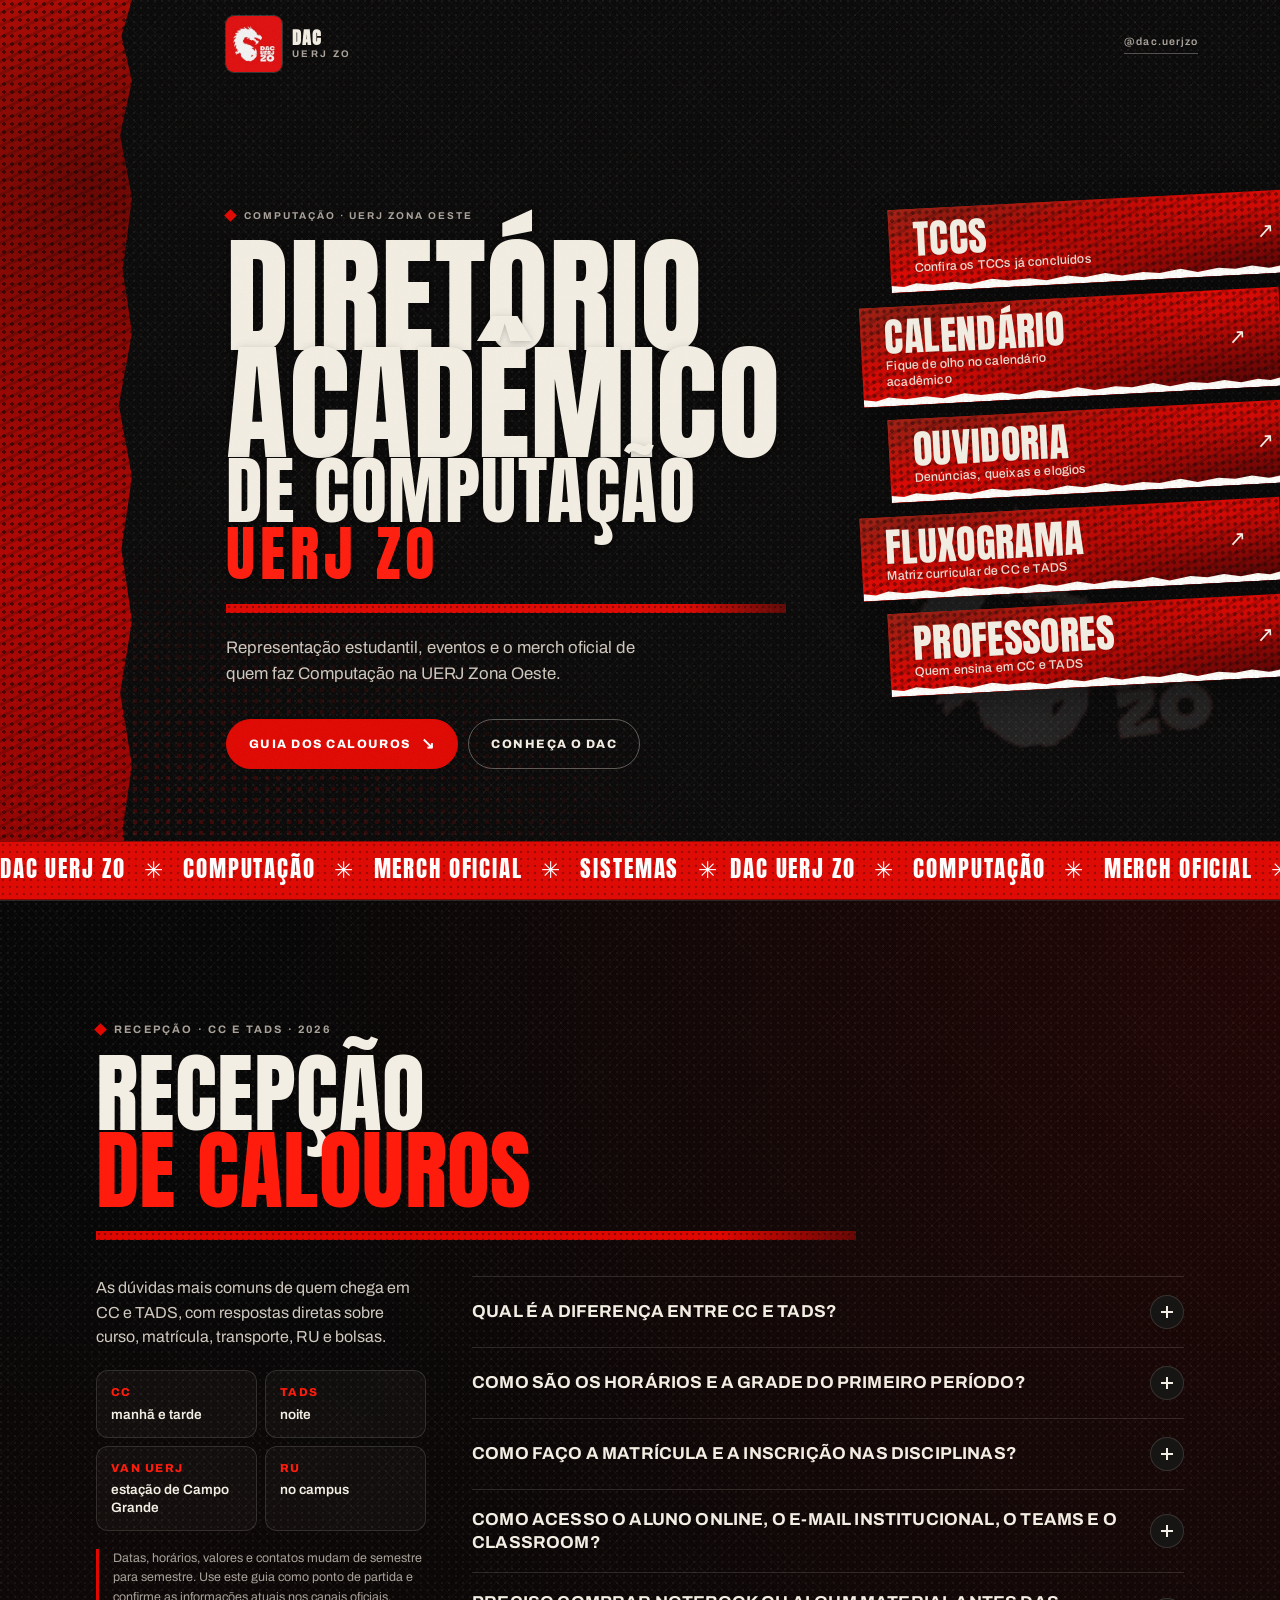
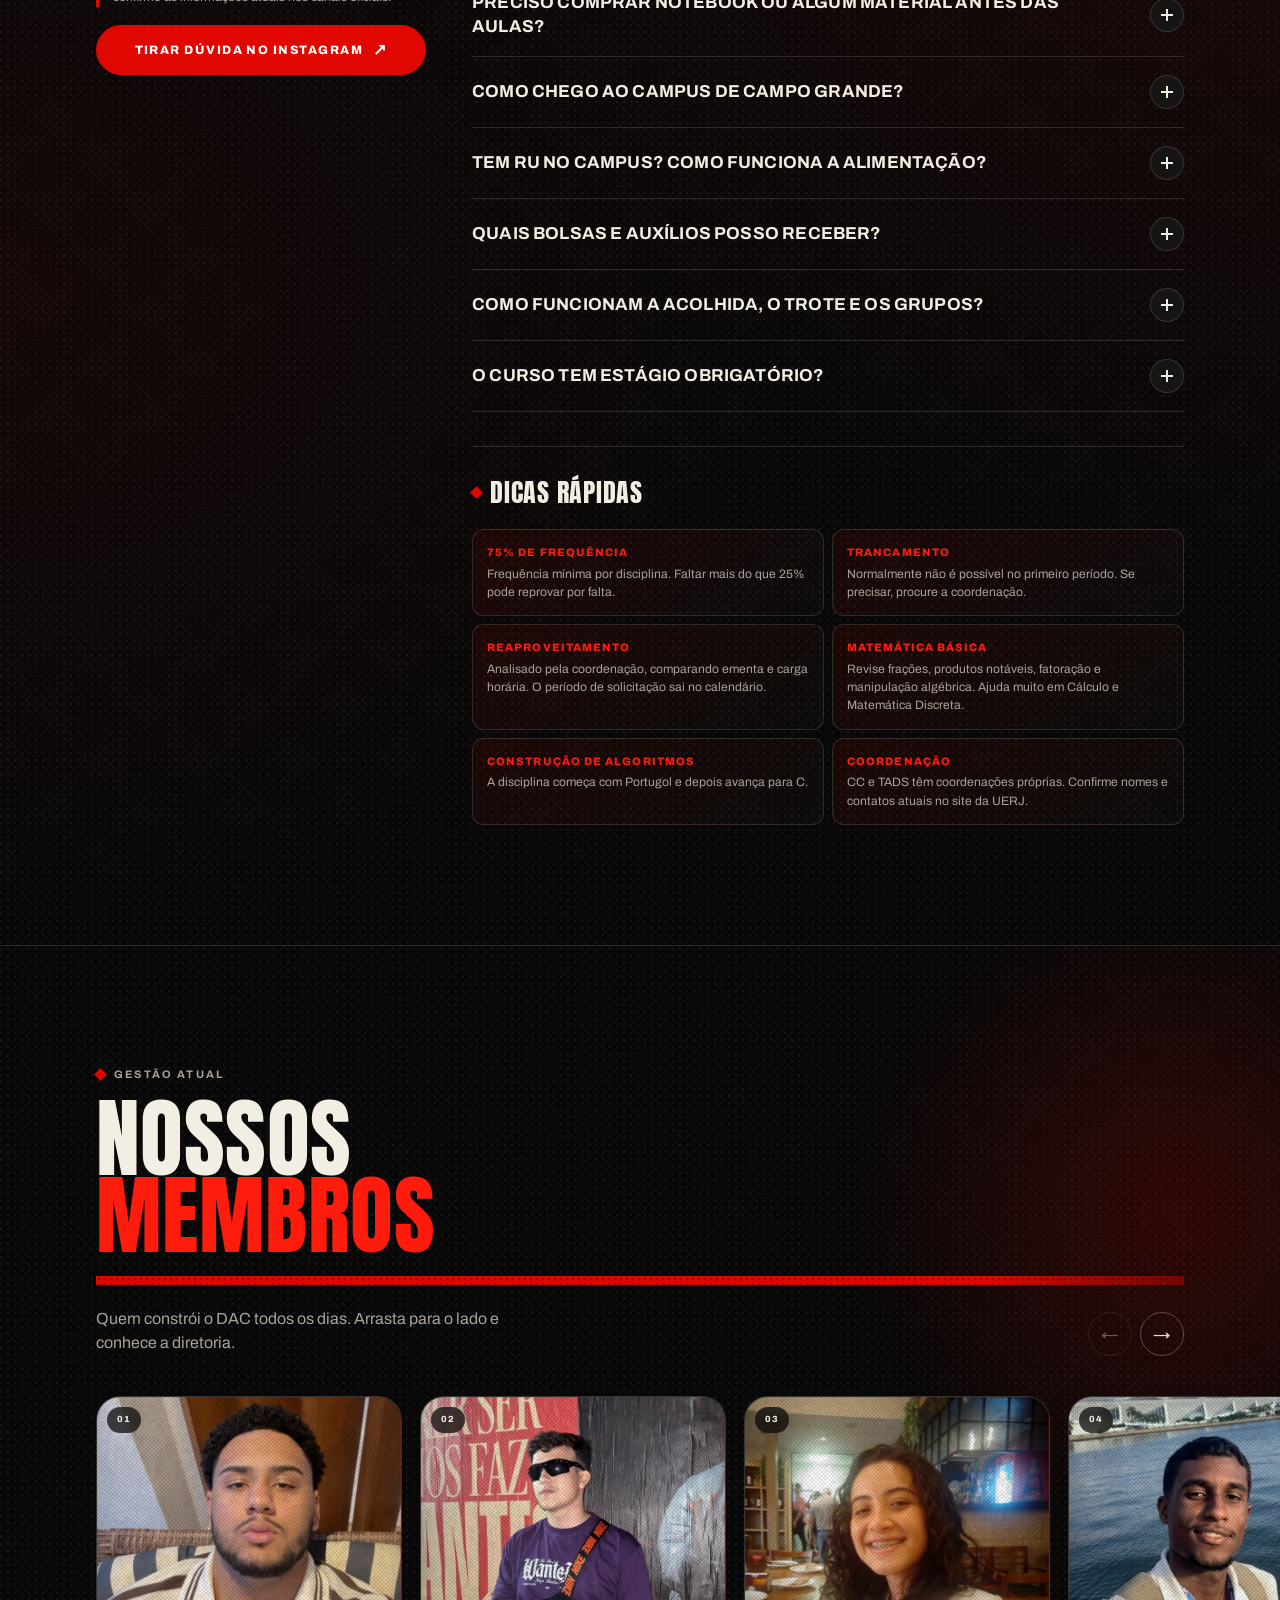
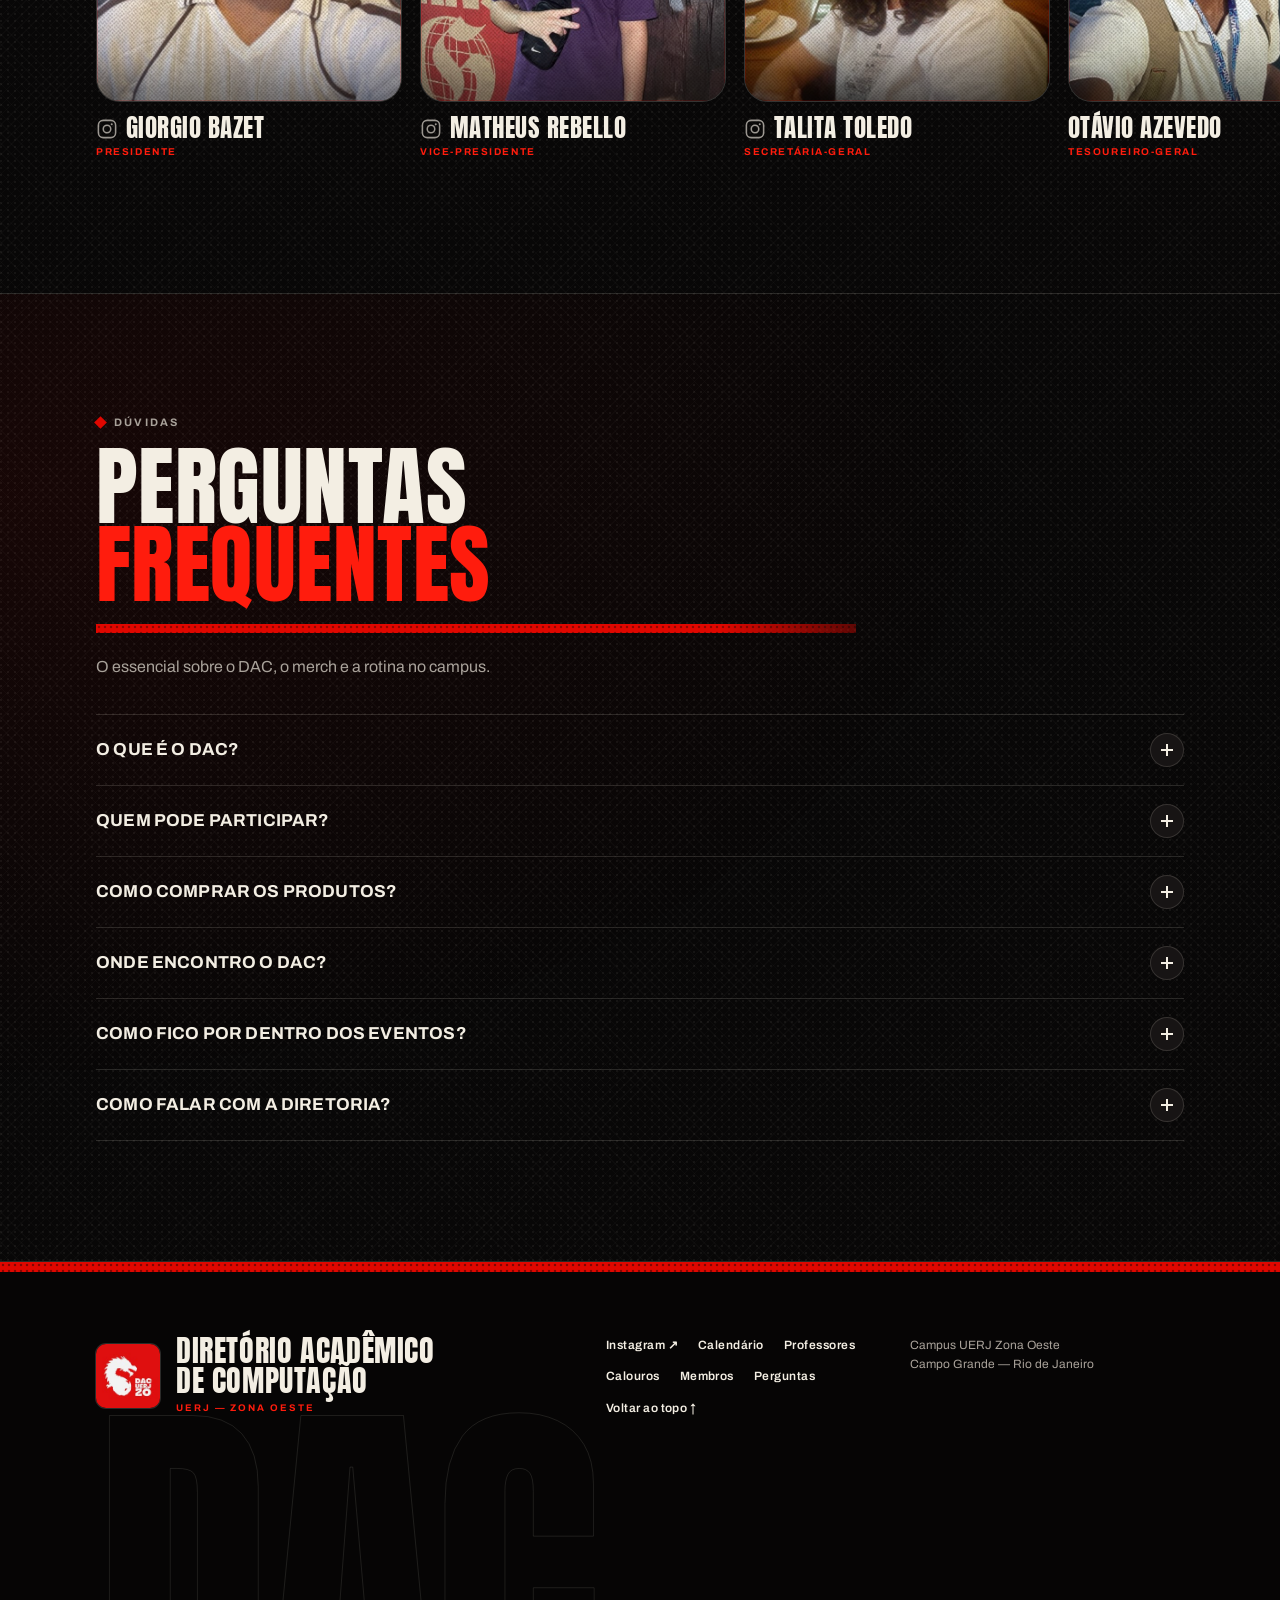
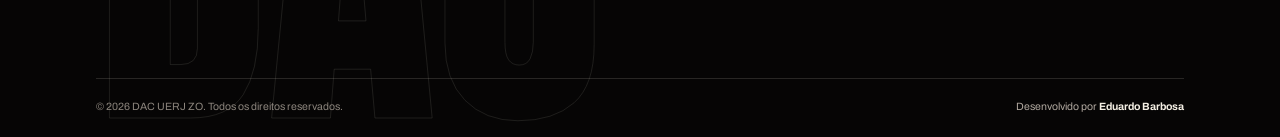
==== commit 3a71cb64: "feat: adiciona pagina de professores com cards interativos Nova pagina professores.html com cards qu" ====
--- a/index.html
+++ b/index.html
@@ -88,6 +88,11 @@
           <span class="hero-strip-desc">Matriz curricular de CC e TADS</span>
           <span class="hero-strip-arrow" aria-hidden="true">↗</span>
         </a>
+        <a class="hero-strip" href="professores.html">
+          <span class="hero-strip-title">Professores</span>
+          <span class="hero-strip-desc">Quem ensina em CC e TADS</span>
+          <span class="hero-strip-arrow" aria-hidden="true">↗</span>
+        </a>
       </nav>
     </div>
 
@@ -632,6 +637,7 @@
         <div class="footer-links">
           <a href="https://instagram.com/dac.uerjzo" target="_blank" rel="noopener">Instagram <span aria-hidden="true">↗</span></a>
           <a href="calendario.html">Calendário</a>
+          <a href="professores.html">Professores</a>
           <a href="#calouros">Calouros</a>
           <a href="#membros">Membros</a>
           <a href="#faq">Perguntas</a>
--- a/css/style.css
+++ b/css/style.css
@@ -328,7 +328,12 @@
   text-wrap: balance;
 }
 
-.hero-line { display: block; }
+.hero-line { 
+  display: block; /* Garante que o texto seja visível sobre a sombra */
+  text-shadow: 
+    0 2px 4px rgba(0, 0, 0, 0.123),
+    0 0 10px rgba(0, 0, 0, 0.103); 
+}
 
 .hero-line--small {
   font-size: 0.64em;
@@ -3107,3 +3112,270 @@
     scrollbar-color: auto;
   }
 }
+
+/* =========================================================
+   Professores: cards com virada no hover
+   ========================================================= */
+
+.subpage-main--professores {
+  display: block;
+  padding-block: clamp(48px, 8vw, 88px) clamp(64px, 10vw, 112px);
+}
+
+.subpage-main--professores .container { max-width: 1280px; }
+
+.teacher-app { margin-top: clamp(34px, 5vw, 56px); }
+
+.teacher-grid {
+  display: grid;
+  grid-template-columns: repeat(auto-fill, minmax(min(100%, 248px), 1fr));
+  gap: clamp(16px, 2.4vw, 24px);
+  margin: 0;
+  padding: 0;
+  list-style: none;
+}
+
+.teacher-card {
+  position: relative;
+  border-radius: 20px;
+  perspective: 1600px;
+  transition: transform 0.3s ease;
+}
+
+.teacher-card:hover { transform: translateY(-4px); }
+
+.teacher-card:focus-visible {
+  outline: 2px solid var(--paper);
+  outline-offset: 4px;
+}
+
+.teacher-card-inner {
+  position: relative;
+  border-radius: 20px;
+  transform-style: preserve-3d;
+  transition: transform 0.75s cubic-bezier(0.22, 1, 0.36, 1);
+}
+
+.teacher-card:hover .teacher-card-inner,
+.teacher-card:focus-within .teacher-card-inner,
+.teacher-card.is-flipped .teacher-card-inner {
+  transform: rotateY(180deg);
+}
+
+.teacher-face {
+  border-radius: 20px;
+  overflow: hidden;
+  border: 1px solid var(--line);
+  background: var(--surface);
+  box-shadow: 0 14px 34px rgba(0, 0, 0, 0.45);
+  -webkit-backface-visibility: hidden;
+  backface-visibility: hidden;
+}
+
+.teacher-face--front { position: relative; }
+
+.teacher-photo {
+  position: relative;
+  aspect-ratio: 3 / 4;
+  overflow: hidden;
+  background: var(--surface-2);
+}
+
+.teacher-photo::after {
+  content: "";
+  position: absolute;
+  inset: 0;
+  box-shadow:
+    inset 0 0 0 1px rgba(224, 7, 0, 0.18),
+    inset 0 -70px 70px -40px rgba(0, 0, 0, 0.6);
+  pointer-events: none;
+}
+
+.teacher-photo img {
+  width: 100%;
+  height: 100%;
+  object-fit: cover;
+  object-position: center 24%;
+}
+
+.teacher-index {
+  position: absolute;
+  z-index: 1;
+  top: 10px;
+  left: 10px;
+  display: grid;
+  place-items: center;
+  min-width: 34px;
+  height: 26px;
+  padding-inline: 7px;
+  border-radius: 999px;
+  background: rgba(8, 7, 7, 0.72);
+  backdrop-filter: blur(4px);
+  color: var(--paper);
+  font-size: 0.56rem;
+  font-weight: 800;
+  letter-spacing: 0.14em;
+}
+
+.teacher-info {
+  padding: 14px 18px 20px;
+  border-top: 1px solid rgba(224, 7, 0, 0.45);
+}
+
+.teacher-info h3 {
+  margin: 0;
+  font-family: var(--font-display);
+  font-weight: 400;
+  font-size: clamp(1.3rem, 4vw, 1.6rem);
+  line-height: 1;
+  letter-spacing: 0.02em;
+  text-transform: uppercase;
+}
+
+.teacher-subjects {
+  min-height: 2.8em;
+  margin-top: 7px;
+  font-size: 0.72rem;
+  font-weight: 600;
+  line-height: 1.4;
+  letter-spacing: 0.04em;
+  color: var(--muted);
+}
+
+.teacher-face--back {
+  position: absolute;
+  inset: 0;
+  display: flex;
+  flex-direction: column;
+  justify-content: center;
+  padding: clamp(18px, 4vw, 26px);
+  transform: rotateY(180deg);
+  border-color: var(--line);
+  background-color: var(--black);
+  background-image:
+    radial-gradient(circle at 1px 1px, rgba(243, 238, 227, 0.05) 1px, transparent 1.6px),
+    linear-gradient(150deg, rgba(224, 7, 0, 0.09), rgba(243, 238, 227, 0.015));
+  background-size: 7px 7px, auto;
+  box-shadow: 0 18px 40px rgba(0, 0, 0, 0.5);
+}
+
+.teacher-face--back::before {
+  content: "";
+  position: absolute;
+  inset: 0;
+  background:
+    radial-gradient(ellipse at 50% 118%, rgba(0, 0, 0, 0.45), transparent 62%);
+  pointer-events: none;
+}
+
+.teacher-face--back > p,
+.teacher-face--back > div {
+  position: relative;
+  z-index: 1;
+}
+
+.teacher-back-mark {
+  position: absolute;
+  top: 10px;
+  right: 14px;
+  z-index: 0;
+  font-family: var(--font-display);
+  font-size: clamp(2rem, 7vw, 2.6rem);
+  line-height: 0.8;
+  letter-spacing: 0.01em;
+  white-space: nowrap;
+  color: transparent;
+  -webkit-text-stroke: 0.5px rgba(243, 238, 227, 0.22);
+  pointer-events: none;
+  user-select: none;
+}
+
+.teacher-back-kicker {
+  font-size: 0.58rem;
+  font-weight: 800;
+  letter-spacing: 0.2em;
+  text-transform: uppercase;
+  color: var(--red-bright);
+}
+
+.teacher-back-name {
+  margin-top: 6px;
+  font-family: var(--font-display);
+  font-size: clamp(1.5rem, 5vw, 1.9rem);
+  line-height: 0.9;
+  letter-spacing: 0.02em;
+  text-transform: uppercase;
+  color: #fff;
+}
+
+.teacher-links {
+  display: flex;
+  flex-direction: column;
+  gap: 8px;
+  margin-top: 18px;
+}
+
+.teacher-link {
+  display: inline-flex;
+  align-items: center;
+  justify-content: space-between;
+  gap: 10px;
+  min-height: 44px;
+  padding: 10px 14px;
+  border: 1px solid rgba(243, 238, 227, 0.5);
+  border-radius: 999px;
+  background: rgba(8, 7, 7, 0.34);
+  color: #fff;
+  font-size: 0.66rem;
+  font-weight: 800;
+  letter-spacing: 0.1em;
+  line-height: 1;
+  text-transform: uppercase;
+  text-decoration: none;
+  transition: background-color 0.2s ease, border-color 0.2s ease, color 0.2s ease, transform 0.2s ease;
+}
+
+.teacher-link span { font-size: 0.9rem; }
+
+.teacher-link:hover,
+.teacher-link:focus-visible {
+  background: var(--paper);
+  border-color: var(--paper);
+  color: var(--black);
+  transform: translateY(-1px);
+}
+
+.teacher-link--primary {
+  background: var(--paper);
+  border-color: var(--paper);
+  color: var(--black);
+}
+
+.teacher-link--primary:hover,
+.teacher-link--primary:focus-visible { background: #fff; border-color: #fff; }
+
+.teacher-link--project { border-style: dashed; }
+
+.teacher-link--pending,
+.teacher-link--pending:hover,
+.teacher-link--pending:focus-visible {
+  border-style: dashed;
+  border-color: rgba(243, 238, 227, 0.24);
+  background: transparent;
+  color: var(--muted);
+  transform: none;
+  cursor: default;
+}
+
+@media (hover: none) {
+  .teacher-card:hover { transform: none; }
+  .teacher-card:hover .teacher-card-inner { transform: none; }
+  .teacher-card.is-flipped .teacher-card-inner,
+  .teacher-card:focus-within .teacher-card-inner { transform: rotateY(180deg); }
+}
+
+@media (prefers-reduced-motion: reduce) {
+  .teacher-card,
+  .teacher-card-inner,
+  .teacher-link { transition: none; }
+}
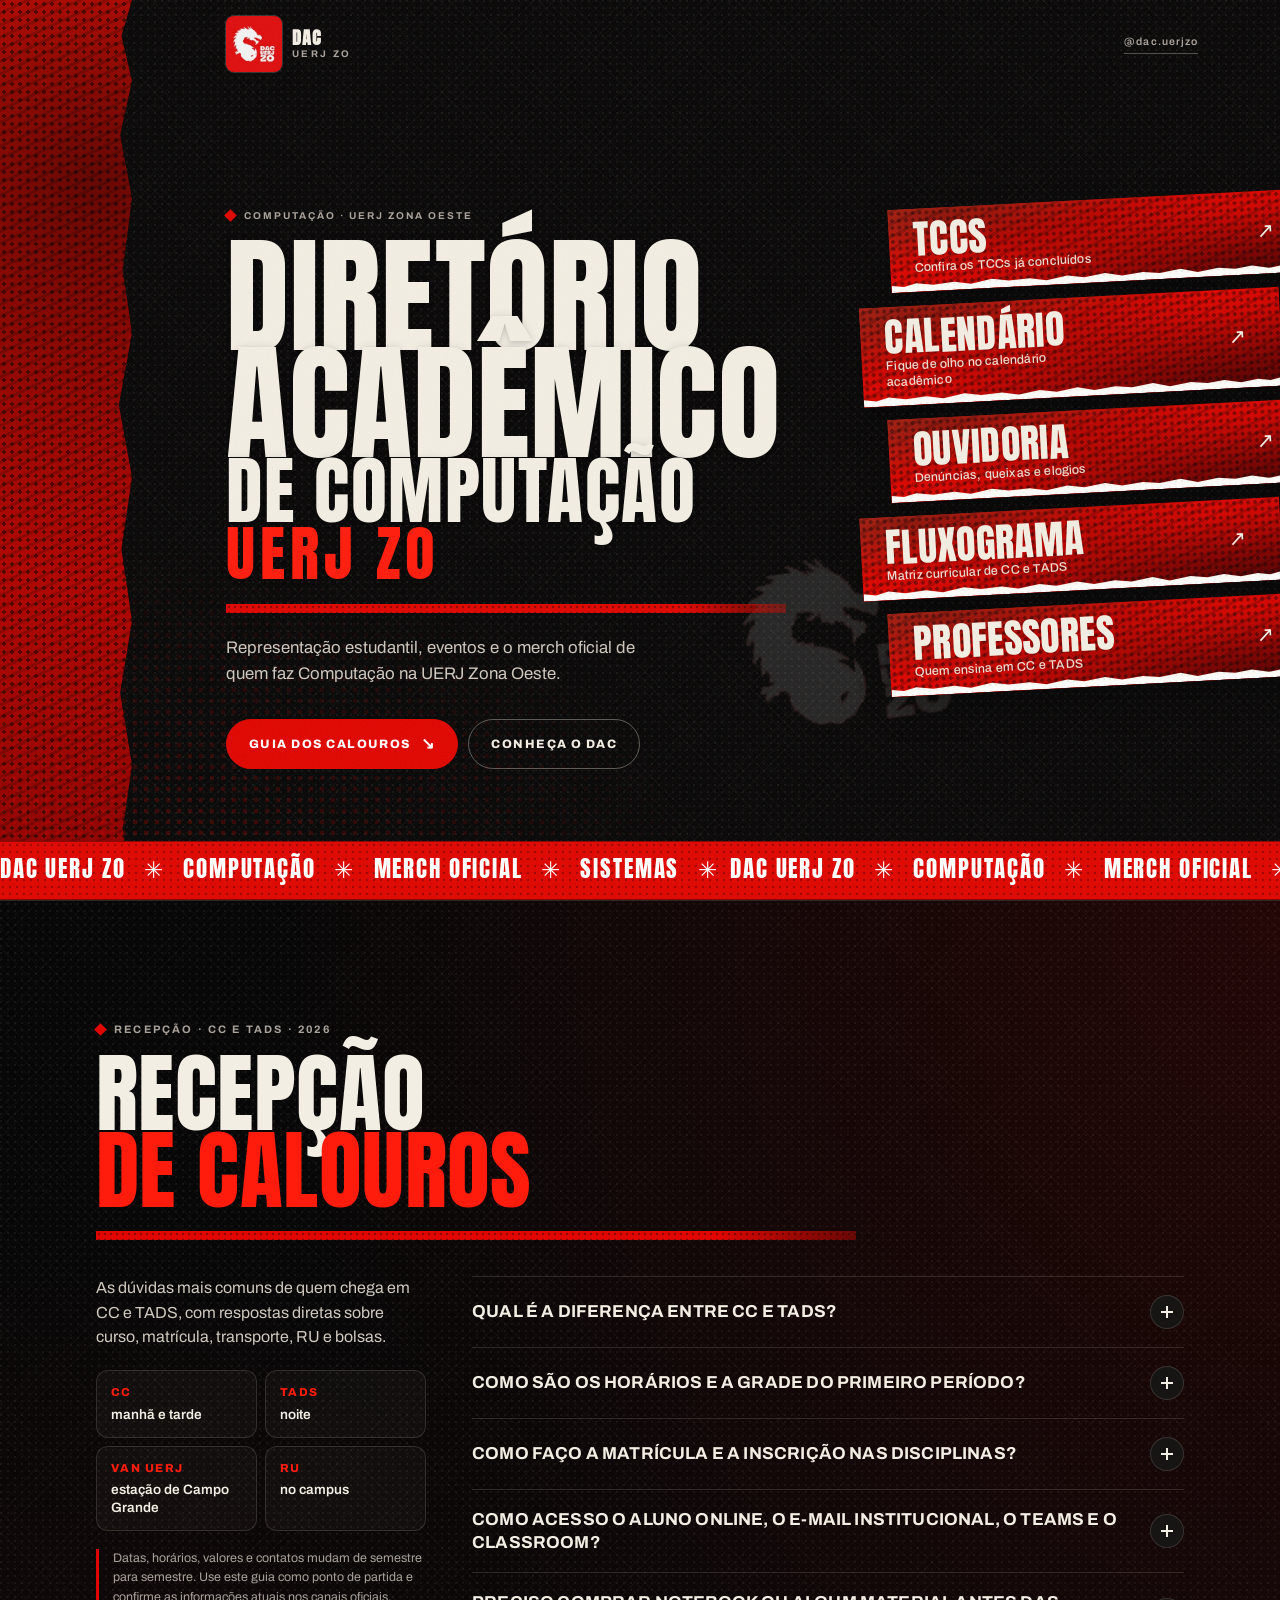
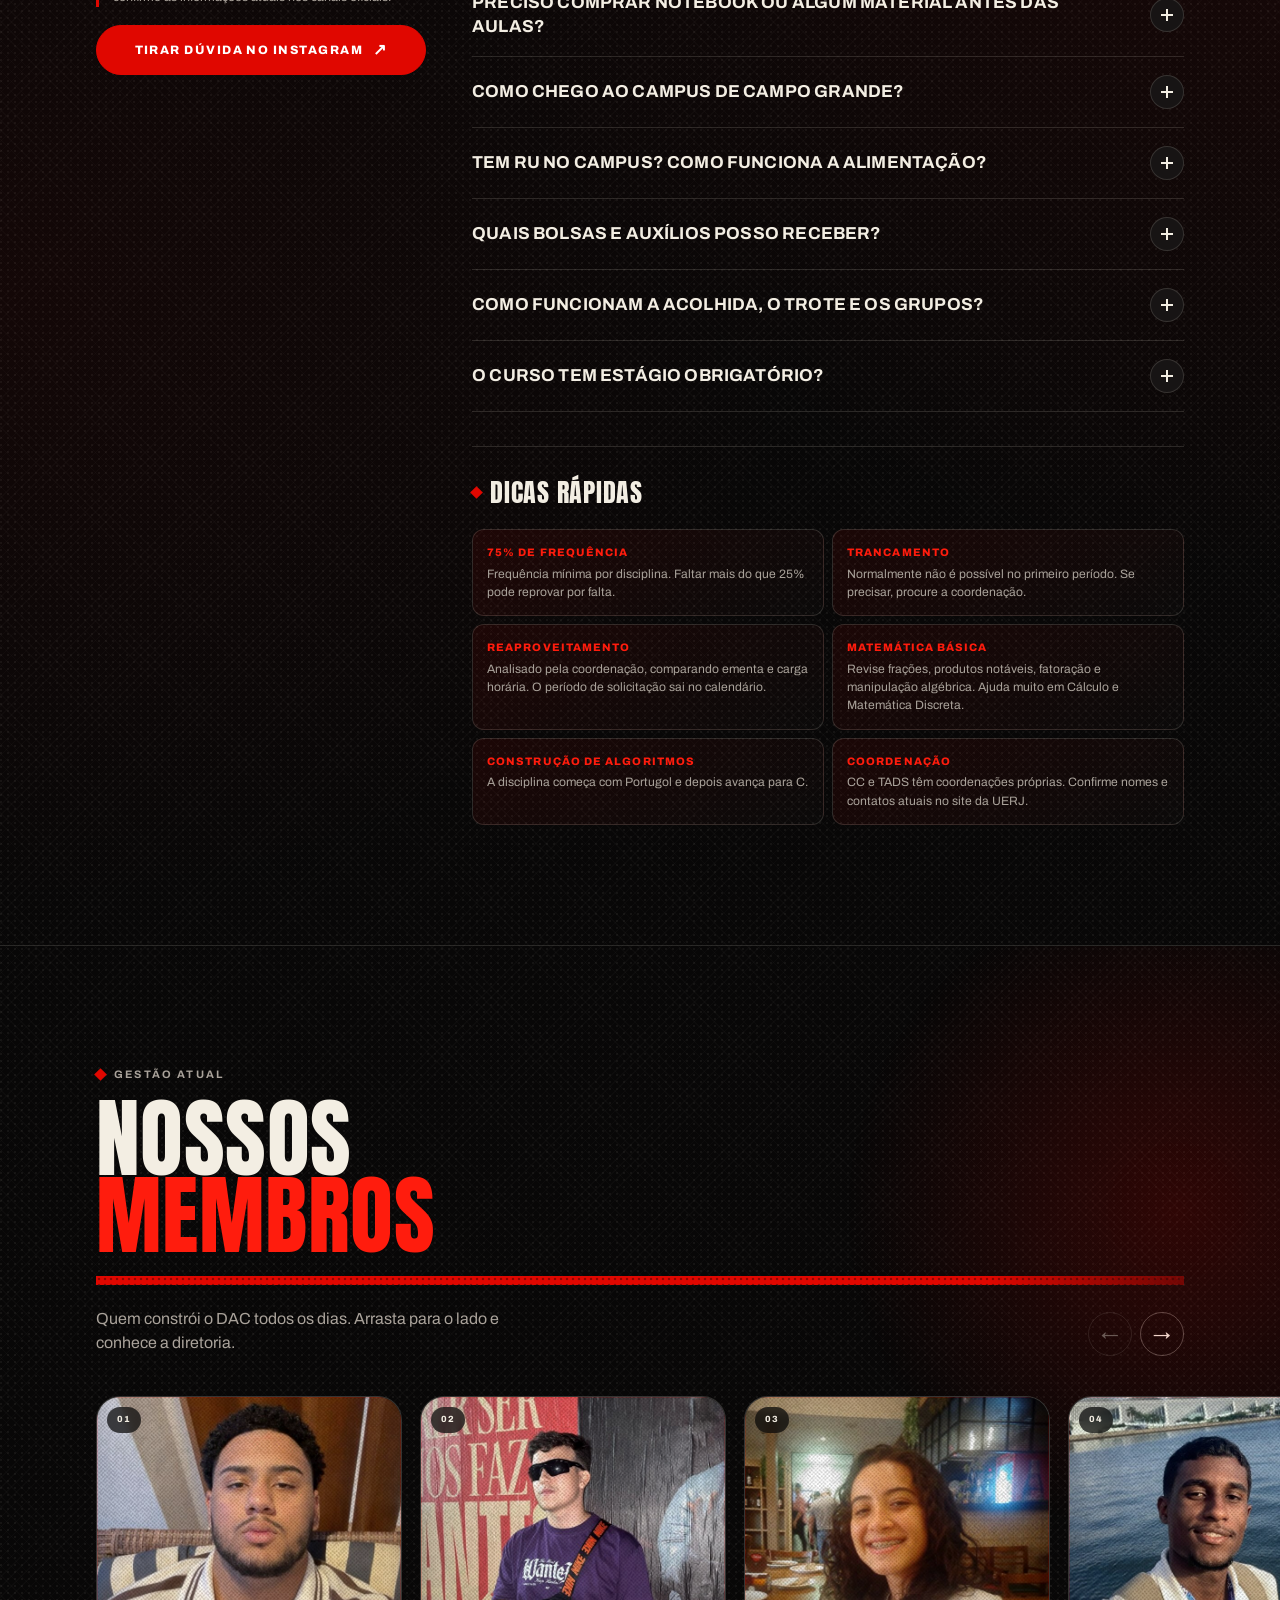
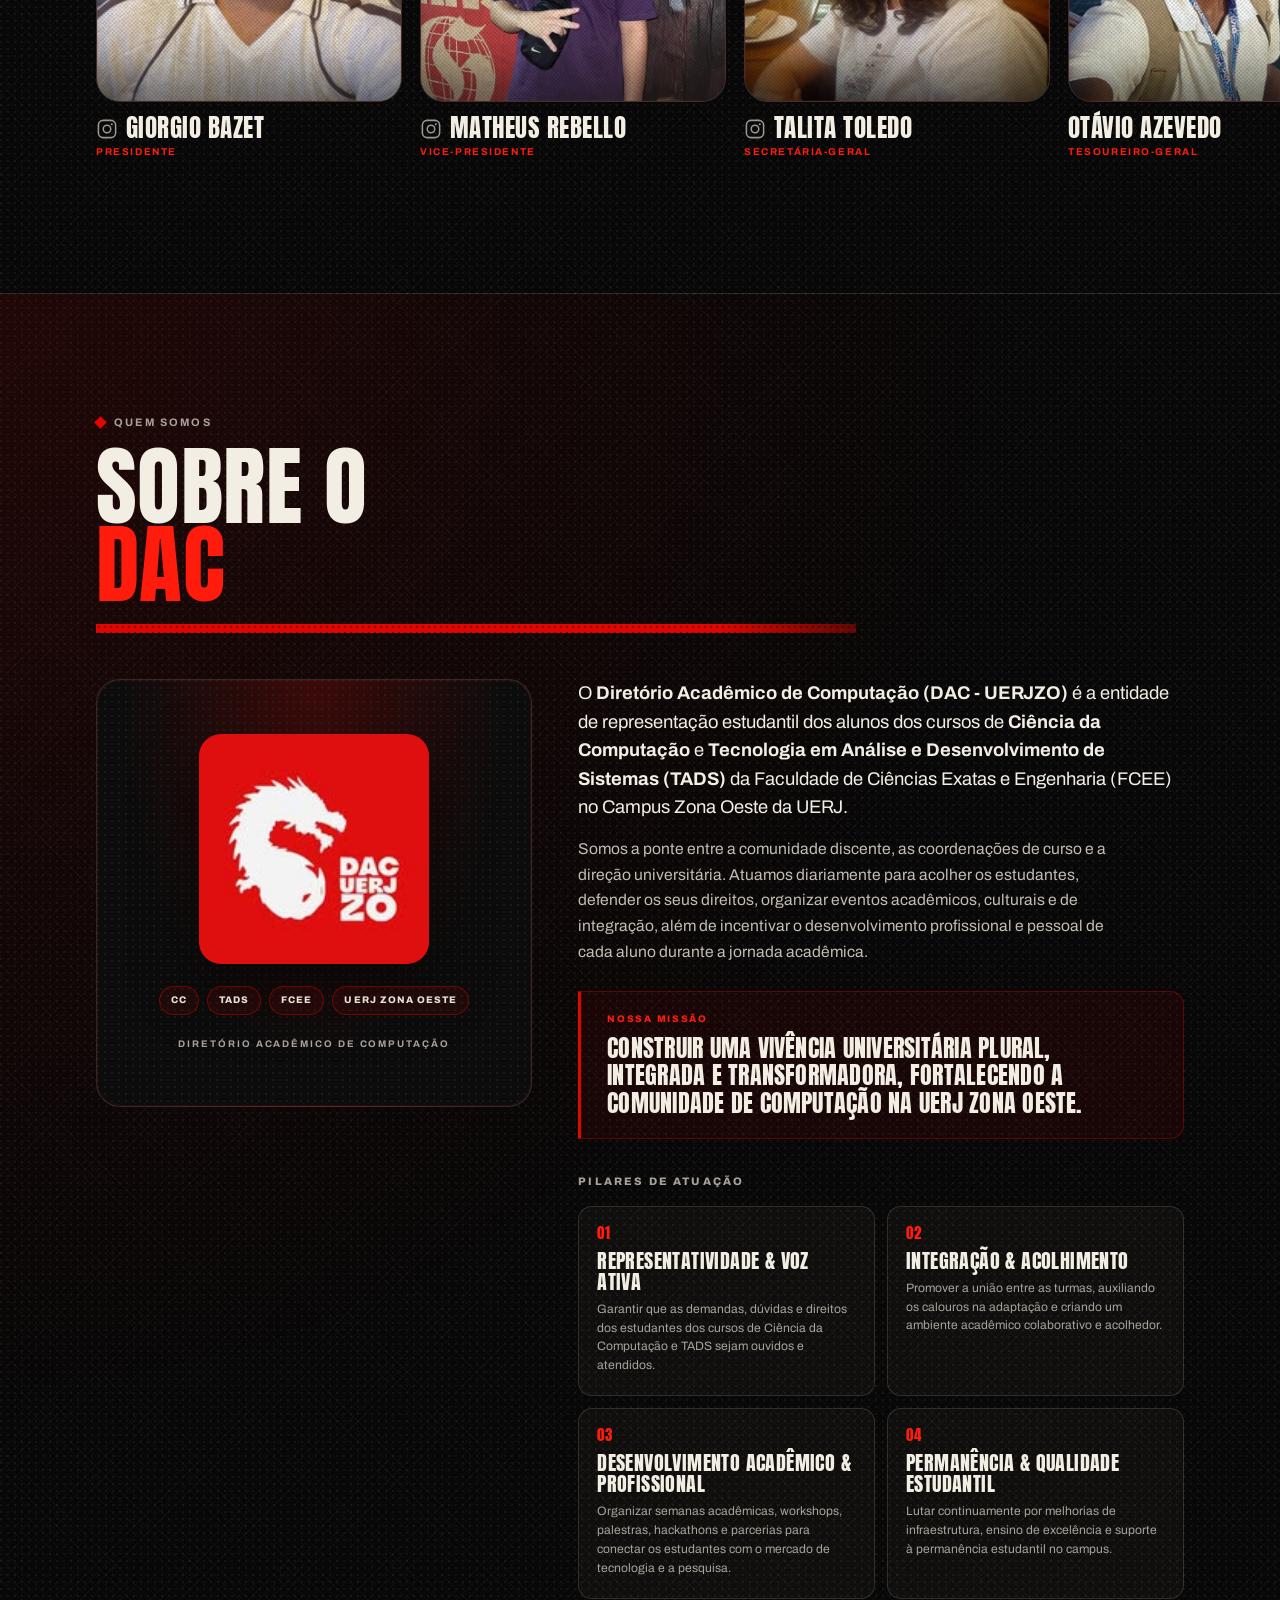
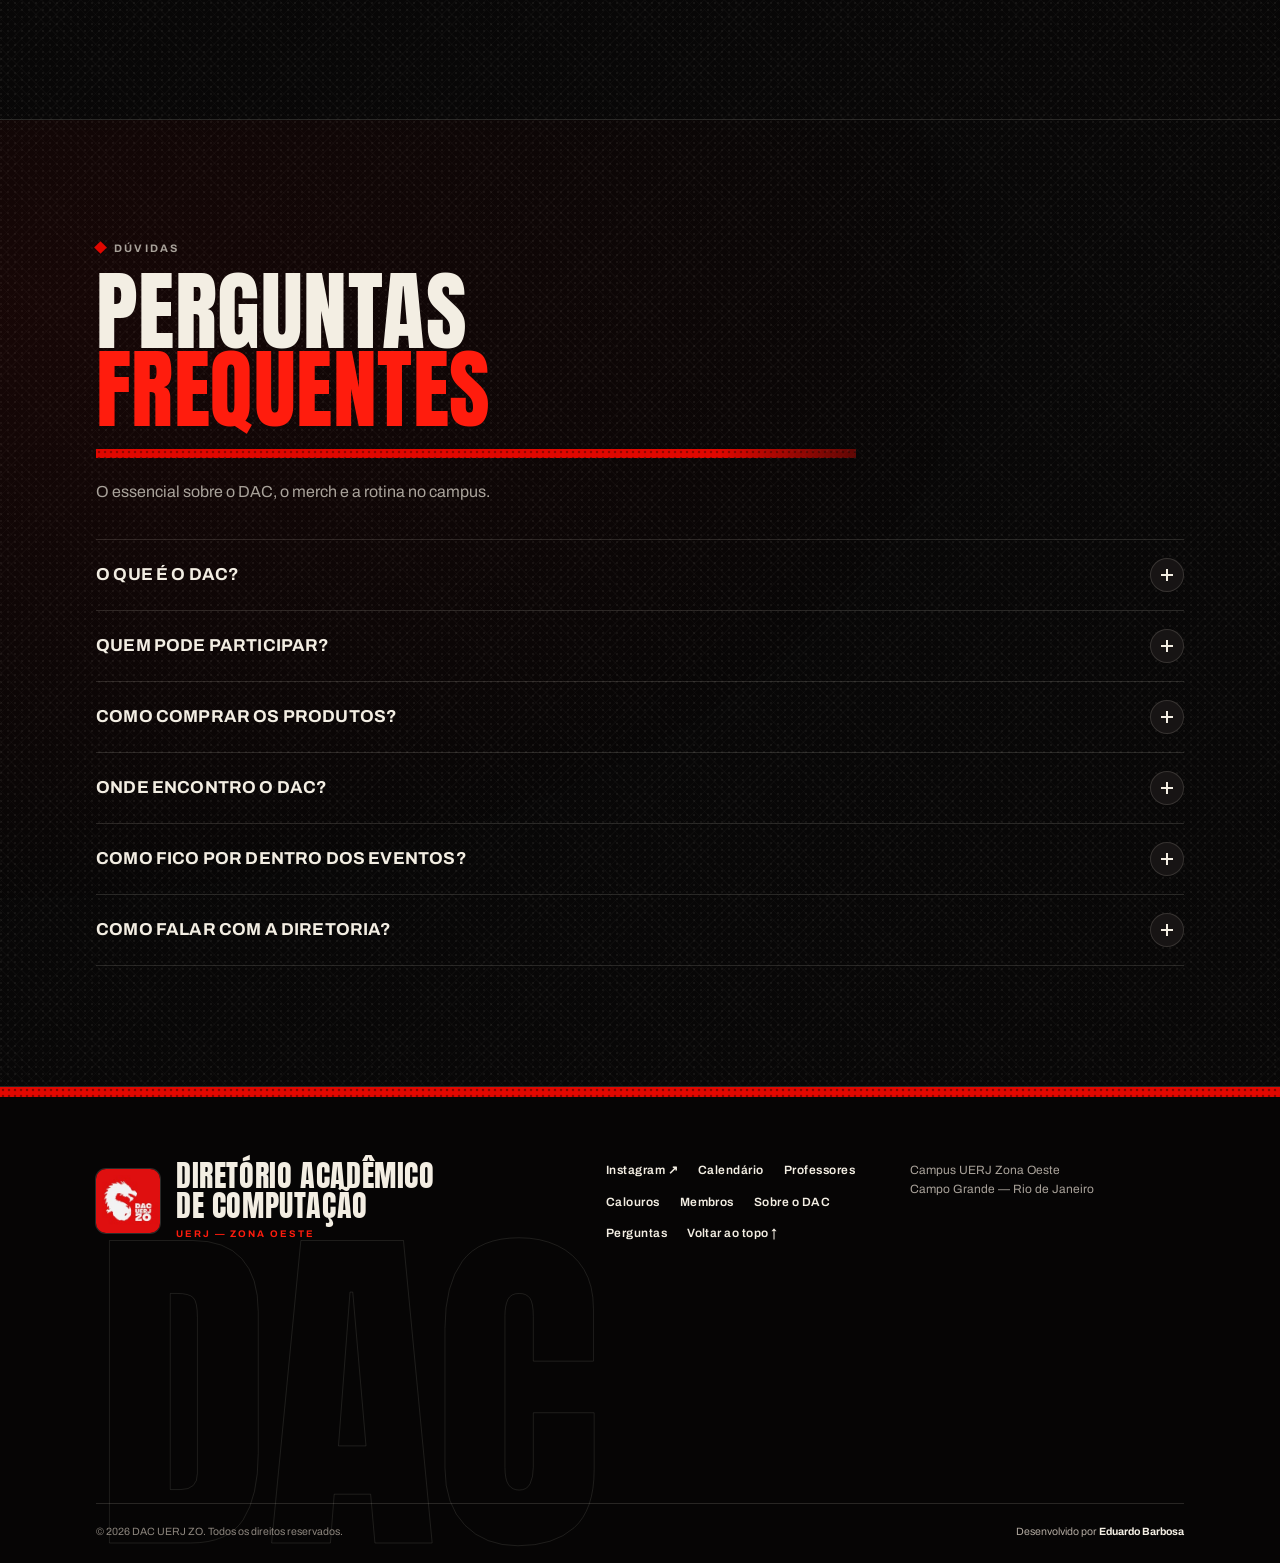
==== commit 8e97e276: "feat: adiciona secao sobre o DAC e rolagem livre Explica o que e o DAC, missao e pilares apos a seca" ====
--- a/index.html
+++ b/index.html
@@ -63,7 +63,7 @@
         <p class="hero-lead">Representação estudantil, eventos e o merch oficial de quem faz Computação na UERJ Zona Oeste.</p>
         <div class="hero-actions">
           <a class="btn btn--red" href="#calouros">Guia dos calouros <span aria-hidden="true">↘</span></a>
-          <a class="btn btn--ghost" href="#membros">Conheça o DAC</a>
+          <a class="btn btn--ghost" href="#sobre-o-dac">Conheça o DAC</a>
         </div>
       </div>
 
@@ -522,7 +522,65 @@
       </div>
     </section>
 
-    <!-- 4. FAQ -->
+    <!-- 4. SOBRE O DAC -->
+    <section class="section about-dac" id="sobre-o-dac" aria-labelledby="sobre-dac-titulo">
+      <div class="container">
+        <div class="section-head reveal">
+          <p class="kicker"><span class="kicker-mark" aria-hidden="true"></span>Quem somos</p>
+          <h2 id="sobre-dac-titulo">Sobre o<br><span class="text-red">DAC</span></h2>
+          <div class="rule" aria-hidden="true"></div>
+        </div>
+
+        <div class="about-layout">
+          <div class="about-visual reveal">
+            <img class="about-logo" src="assets/dac-logo.png" alt="Logo do DAC UERJ ZO: dragão branco sobre fundo vermelho" width="150" height="150" loading="lazy">
+            <ul class="about-tags" aria-label="Resumo do DAC">
+              <li>CC</li>
+              <li>TADS</li>
+              <li>FCEE</li>
+              <li>UERJ Zona Oeste</li>
+            </ul>
+            <p class="about-visual-note">Diretório Acadêmico de Computação</p>
+          </div>
+
+          <div class="about-copy reveal">
+            <p class="about-lead">O <strong>Diretório Acadêmico de Computação (DAC - UERJZO)</strong> é a entidade de representação estudantil dos alunos dos cursos de <strong>Ciência da Computação</strong> e <strong>Tecnologia em Análise e Desenvolvimento de Sistemas (TADS)</strong> da Faculdade de Ciências Exatas e Engenharia (FCEE) no Campus Zona Oeste da UERJ.</p>
+            <p>Somos a ponte entre a comunidade discente, as coordenações de curso e a direção universitária. Atuamos diariamente para acolher os estudantes, defender os seus direitos, organizar eventos acadêmicos, culturais e de integração, além de incentivar o desenvolvimento profissional e pessoal de cada aluno durante a jornada acadêmica.</p>
+
+            <blockquote class="about-mission">
+              <p class="about-mission-label">Nossa missão</p>
+              <p>Construir uma vivência universitária plural, integrada e transformadora, fortalecendo a comunidade de Computação na UERJ Zona Oeste.</p>
+            </blockquote>
+
+            <h3 class="about-pillars-title">Pilares de atuação</h3>
+            <ul class="about-pillars">
+              <li>
+                <span class="about-pillar-index" aria-hidden="true">01</span>
+                <h4>Representatividade &amp; voz ativa</h4>
+                <p>Garantir que as demandas, dúvidas e direitos dos estudantes dos cursos de Ciência da Computação e TADS sejam ouvidos e atendidos.</p>
+              </li>
+              <li>
+                <span class="about-pillar-index" aria-hidden="true">02</span>
+                <h4>Integração &amp; acolhimento</h4>
+                <p>Promover a união entre as turmas, auxiliando os calouros na adaptação e criando um ambiente acadêmico colaborativo e acolhedor.</p>
+              </li>
+              <li>
+                <span class="about-pillar-index" aria-hidden="true">03</span>
+                <h4>Desenvolvimento acadêmico &amp; profissional</h4>
+                <p>Organizar semanas acadêmicas, workshops, palestras, hackathons e parcerias para conectar os estudantes com o mercado de tecnologia e a pesquisa.</p>
+              </li>
+              <li>
+                <span class="about-pillar-index" aria-hidden="true">04</span>
+                <h4>Permanência &amp; qualidade estudantil</h4>
+                <p>Lutar continuamente por melhorias de infraestrutura, ensino de excelência e suporte à permanência estudantil no campus.</p>
+              </li>
+            </ul>
+          </div>
+        </div>
+      </div>
+    </section>
+
+    <!-- 5. FAQ -->
     <section class="section faq" id="faq" aria-labelledby="faq-titulo">
       <div class="container">
         <div class="section-head reveal">
@@ -621,7 +679,7 @@
     </section>
   </main>
 
-  <!-- 5. RODAPÉ -->
+  <!-- 6. RODAPÉ -->
   <footer class="footer" id="contato">
     <div class="footer-strip" aria-hidden="true"></div>
     <div class="container">
@@ -640,6 +698,7 @@
           <a href="professores.html">Professores</a>
           <a href="#calouros">Calouros</a>
           <a href="#membros">Membros</a>
+          <a href="#sobre-o-dac">Sobre o DAC</a>
           <a href="#faq">Perguntas</a>
           <a href="#inicio">Voltar ao topo ↑</a>
         </div>
--- a/css/style.css
+++ b/css/style.css
@@ -1211,7 +1211,6 @@
   padding: 4px var(--page-pad) 14px;
   list-style: none;
   overflow-x: auto;
-  scroll-snap-type: x mandatory;
   scroll-padding-left: var(--page-pad);
   scrollbar-width: none;
   cursor: grab;
@@ -1219,7 +1218,7 @@
 }
 
 .members-track::-webkit-scrollbar { display: none; }
-.members-track.is-dragging { cursor: grabbing; scroll-snap-type: none; user-select: none; }
+.members-track.is-dragging { cursor: grabbing; user-select: none; }
 .members-track.is-dragging img { pointer-events: none; }
 .members-track img {
   -webkit-user-drag: none;
@@ -1229,7 +1228,6 @@
 .member-card {
   flex: 0 0 auto;
   width: clamp(228px, 72vw, 306px);
-  scroll-snap-align: start;
 }
 
 .member-photo {
@@ -1326,7 +1324,223 @@
 }
 
 /* =========================================================
-   4. FAQ
+   4. SOBRE O DAC
+   ========================================================= */
+
+.about-dac {
+  border-top: 1px solid var(--line);
+  background:
+    radial-gradient(ellipse at 0% 0%, rgba(224, 7, 0, 0.11), transparent 55%);
+}
+
+.about-layout {
+  display: grid;
+  gap: clamp(26px, 4vw, 46px);
+  margin-top: clamp(30px, 5vw, 46px);
+}
+
+.about-visual {
+  position: relative;
+  display: flex;
+  flex-direction: column;
+  align-items: center;
+  gap: 22px;
+  overflow: hidden;
+  padding: clamp(30px, 8vw, 54px) clamp(22px, 5vw, 40px);
+  border: 1px solid var(--line);
+  border-radius: 24px;
+  background:
+    radial-gradient(ellipse at 50% 0%, rgba(224, 7, 0, 0.22), transparent 62%),
+    radial-gradient(circle at 1px 1px, rgba(243, 238, 227, 0.06) 1px, transparent 1.6px) 0 0 / 7px 7px,
+    #0d0c0c;
+}
+
+.about-visual::after {
+  content: "";
+  position: absolute;
+  inset: 0;
+  box-shadow: inset 0 0 0 1px rgba(224, 7, 0, 0.14);
+  border-radius: inherit;
+  pointer-events: none;
+}
+
+.about-logo {
+  position: relative;
+  z-index: 1;
+  width: clamp(150px, 42vw, 230px);
+  height: auto;
+  border-radius: 22px;
+  box-shadow: 0 26px 60px rgba(0, 0, 0, 0.55);
+}
+
+.about-tags {
+  position: relative;
+  z-index: 1;
+  display: flex;
+  flex-wrap: wrap;
+  justify-content: center;
+  gap: 8px;
+  margin: 0;
+  padding: 0;
+  list-style: none;
+}
+
+.about-tags li {
+  padding: 6px 11px;
+  border: 1px solid rgba(224, 7, 0, 0.4);
+  border-radius: 999px;
+  background: rgba(224, 7, 0, 0.09);
+  font-size: 0.6rem;
+  font-weight: 800;
+  letter-spacing: 0.11em;
+  text-transform: uppercase;
+  color: #e7e1d4;
+}
+
+.about-visual-note {
+  position: relative;
+  z-index: 1;
+  font-size: 0.6rem;
+  font-weight: 700;
+  letter-spacing: 0.2em;
+  text-align: center;
+  text-transform: uppercase;
+  color: var(--muted);
+}
+
+.about-copy > p {
+  max-width: 62ch;
+  color: #c3bcb2;
+  font-size: clamp(0.88rem, 3.4vw, 0.98rem);
+  line-height: 1.65;
+}
+
+.about-copy > p + p { margin-top: 14px; }
+
+.about-copy strong {
+  color: var(--paper);
+  font-weight: 700;
+}
+
+.about-copy > p.about-lead {
+  color: var(--paper);
+  font-size: clamp(1rem, 3.8vw, 1.15rem);
+  line-height: 1.55;
+}
+
+.about-mission {
+  position: relative;
+  margin: 26px 0 0;
+  padding: 20px 22px 20px 26px;
+  border: 1px solid rgba(224, 7, 0, 0.35);
+  border-left: 3px solid var(--red);
+  border-radius: 0 14px 14px 0;
+  background: rgba(224, 7, 0, 0.075);
+}
+
+.about-mission-label {
+  margin-bottom: 8px;
+  font-size: 0.6rem;
+  font-weight: 800;
+  letter-spacing: 0.18em;
+  text-transform: uppercase;
+  color: var(--red-bright);
+}
+
+.about-mission p:last-child {
+  max-width: 48ch;
+  font-family: var(--font-display);
+  font-size: clamp(1.15rem, 4.6vw, 1.5rem);
+  font-weight: 400;
+  line-height: 1.15;
+  letter-spacing: 0.01em;
+  text-transform: uppercase;
+  color: var(--paper);
+}
+
+.about-pillars-title {
+  margin: 34px 0 16px;
+  font-size: 0.68rem;
+  font-weight: 800;
+  letter-spacing: 0.2em;
+  text-transform: uppercase;
+  color: var(--muted);
+}
+
+.about-pillars {
+  display: grid;
+  gap: 12px;
+  margin: 0;
+  padding: 0;
+  list-style: none;
+}
+
+.about-pillars li {
+  position: relative;
+  padding: 18px 18px 20px;
+  border: 1px solid var(--line);
+  border-radius: 14px;
+  background: rgba(243, 238, 227, 0.03);
+  transition: border-color 0.25s ease, transform 0.25s ease;
+}
+
+.about-pillars li:hover {
+  transform: translateY(-2px);
+  border-color: rgba(224, 7, 0, 0.5);
+}
+
+.about-pillar-index {
+  display: block;
+  margin-bottom: 10px;
+  font-family: var(--font-display);
+  font-size: 0.95rem;
+  line-height: 1;
+  letter-spacing: 0.06em;
+  color: var(--red-bright);
+}
+
+.about-pillars h4 {
+  margin: 0;
+  font-family: var(--font-display);
+  font-weight: 400;
+  font-size: clamp(1.05rem, 4vw, 1.25rem);
+  line-height: 1.05;
+  letter-spacing: 0.02em;
+  text-transform: uppercase;
+  color: var(--paper);
+}
+
+.about-pillars p {
+  margin-top: 8px;
+  font-size: 0.76rem;
+  line-height: 1.55;
+  color: var(--muted);
+}
+
+@media (min-width: 640px) {
+  .about-pillars { grid-template-columns: repeat(2, minmax(0, 1fr)); }
+}
+
+@media (min-width: 900px) {
+  .about-layout {
+    grid-template-columns: minmax(280px, 0.72fr) minmax(0, 1fr);
+    align-items: start;
+  }
+
+  .about-visual {
+    position: sticky;
+    top: 24px;
+  }
+
+  .about-mission { padding-right: 28px; }
+}
+
+@media (hover: none) {
+  .about-pillars li:hover { transform: none; }
+}
+
+/* =========================================================
+   5. FAQ
    ========================================================= */
 
 .faq {
@@ -1446,7 +1660,7 @@
 .faq-item.is-open .faq-answer { grid-template-rows: 1fr; }
 
 /* =========================================================
-   5. RODAPÉ
+   6. RODAPÉ
    ========================================================= */
 
 .footer {
@@ -2912,7 +3126,12 @@
   .hero-line--small { font-size: 0.58em; }
   .hero-line--red { font-size: 0.48em; }
   .hero-lead { font-size: 1.05rem; }
-  .hero-watermark { right: 2%; opacity: 0.1; }
+  .hero-watermark {
+    right: clamp(300px, 22vw, 440px);
+    bottom: 14%;
+    width: clamp(180px, 21vw, 300px);
+    opacity: 0.12;
+  }
   .hero-strips {
     position: absolute;
     top: clamp(140px, 21vh, 250px);
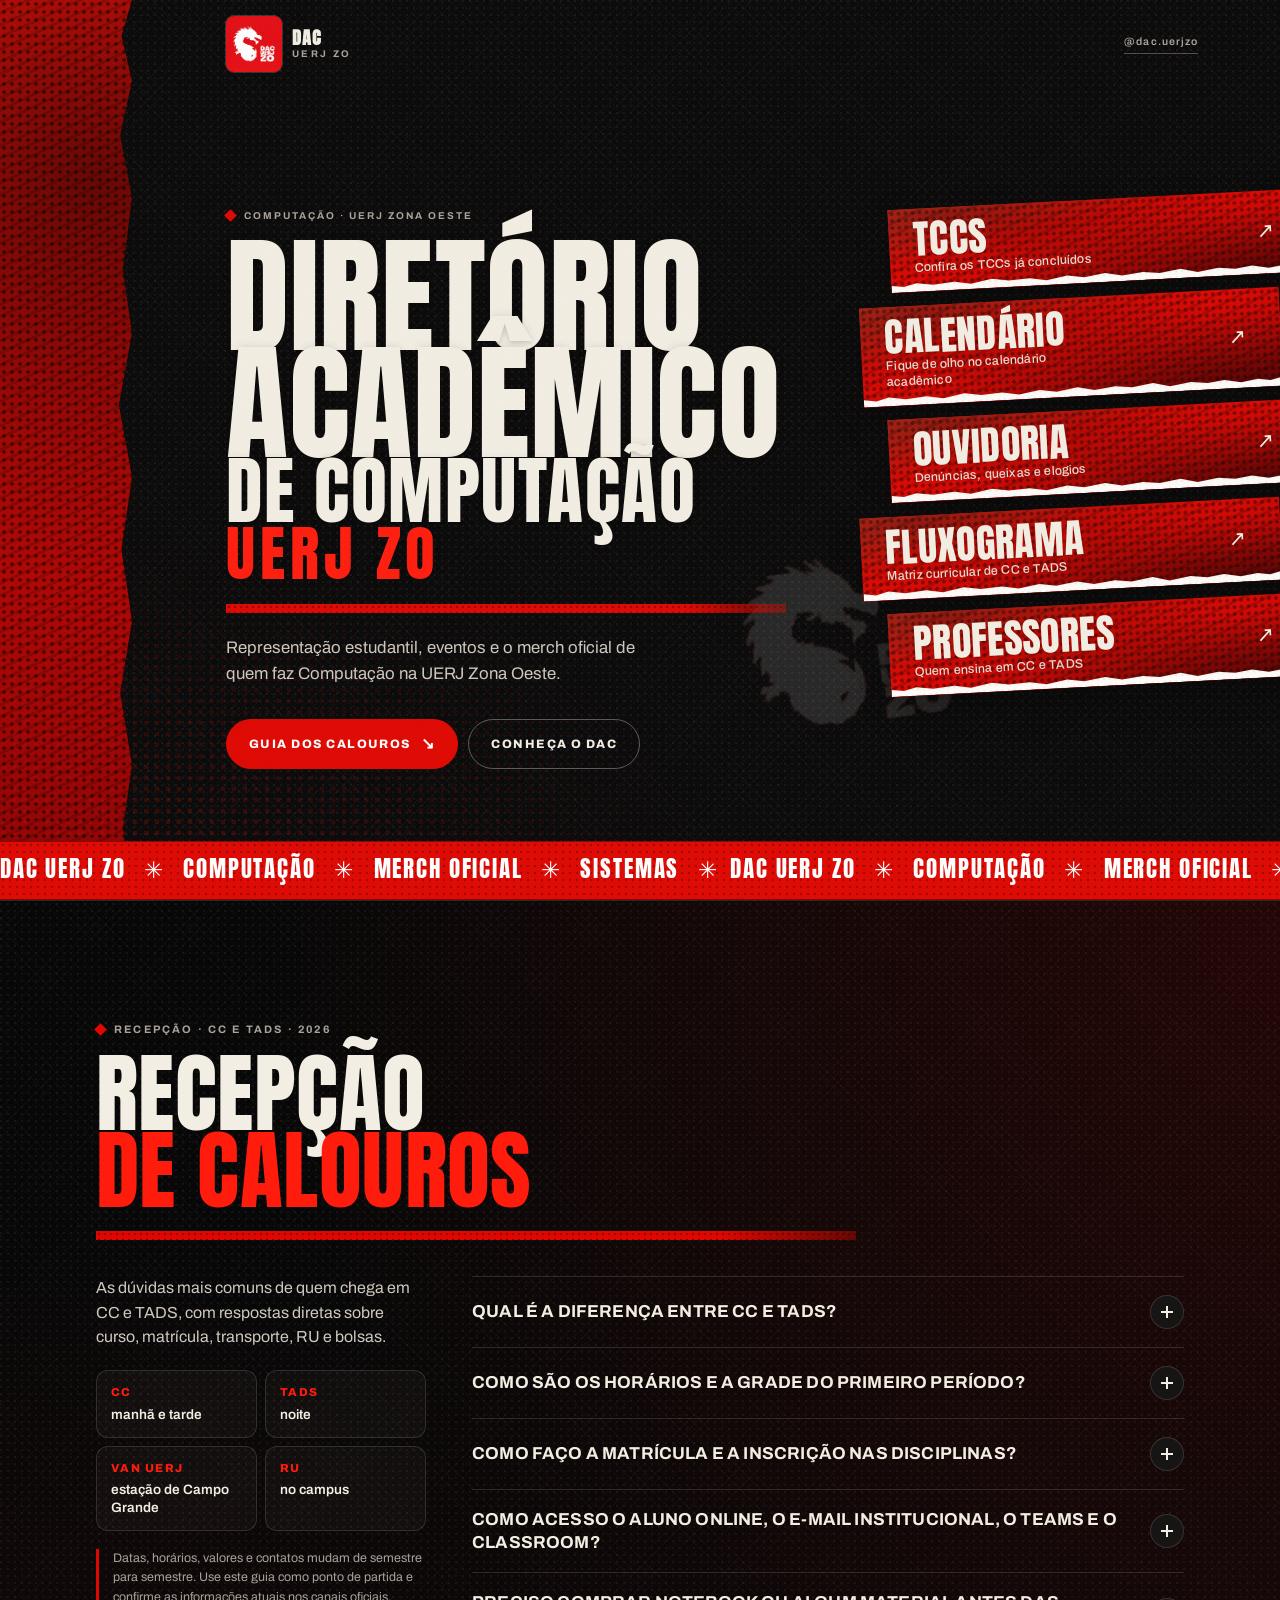
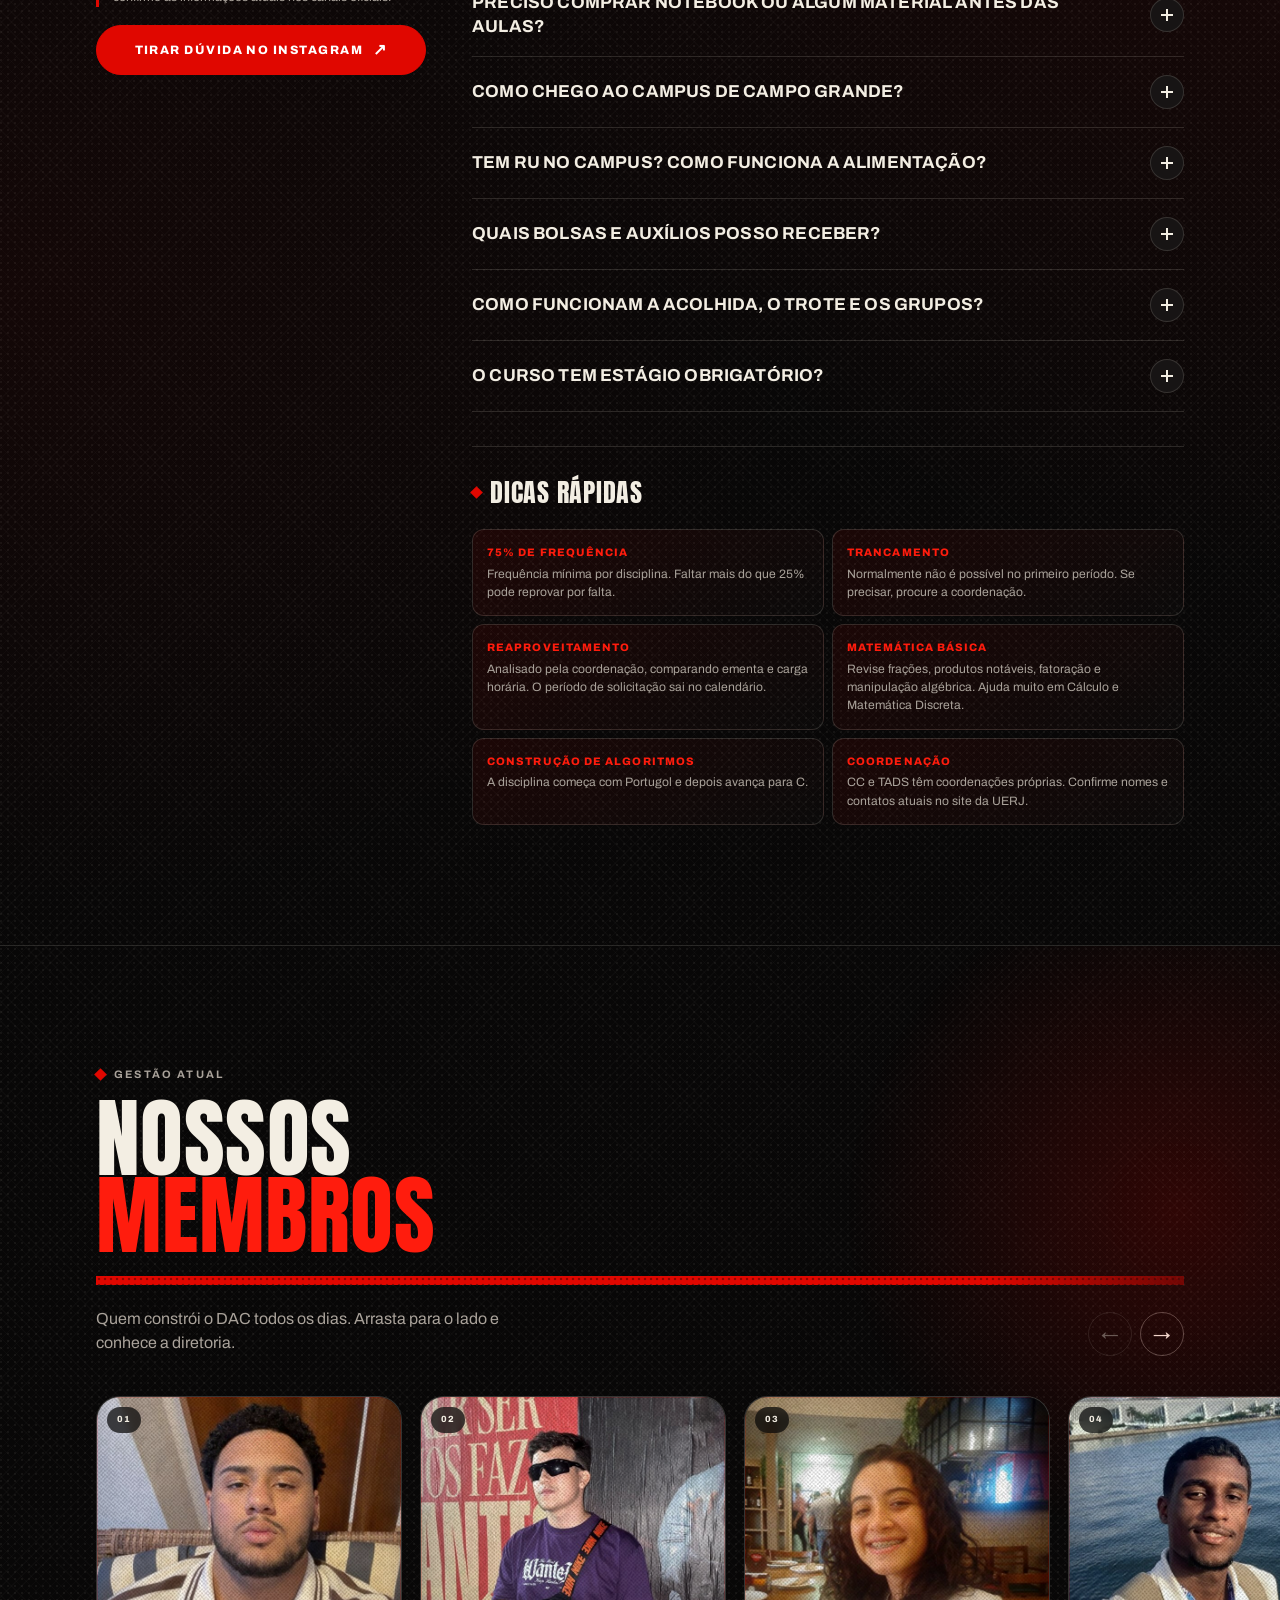
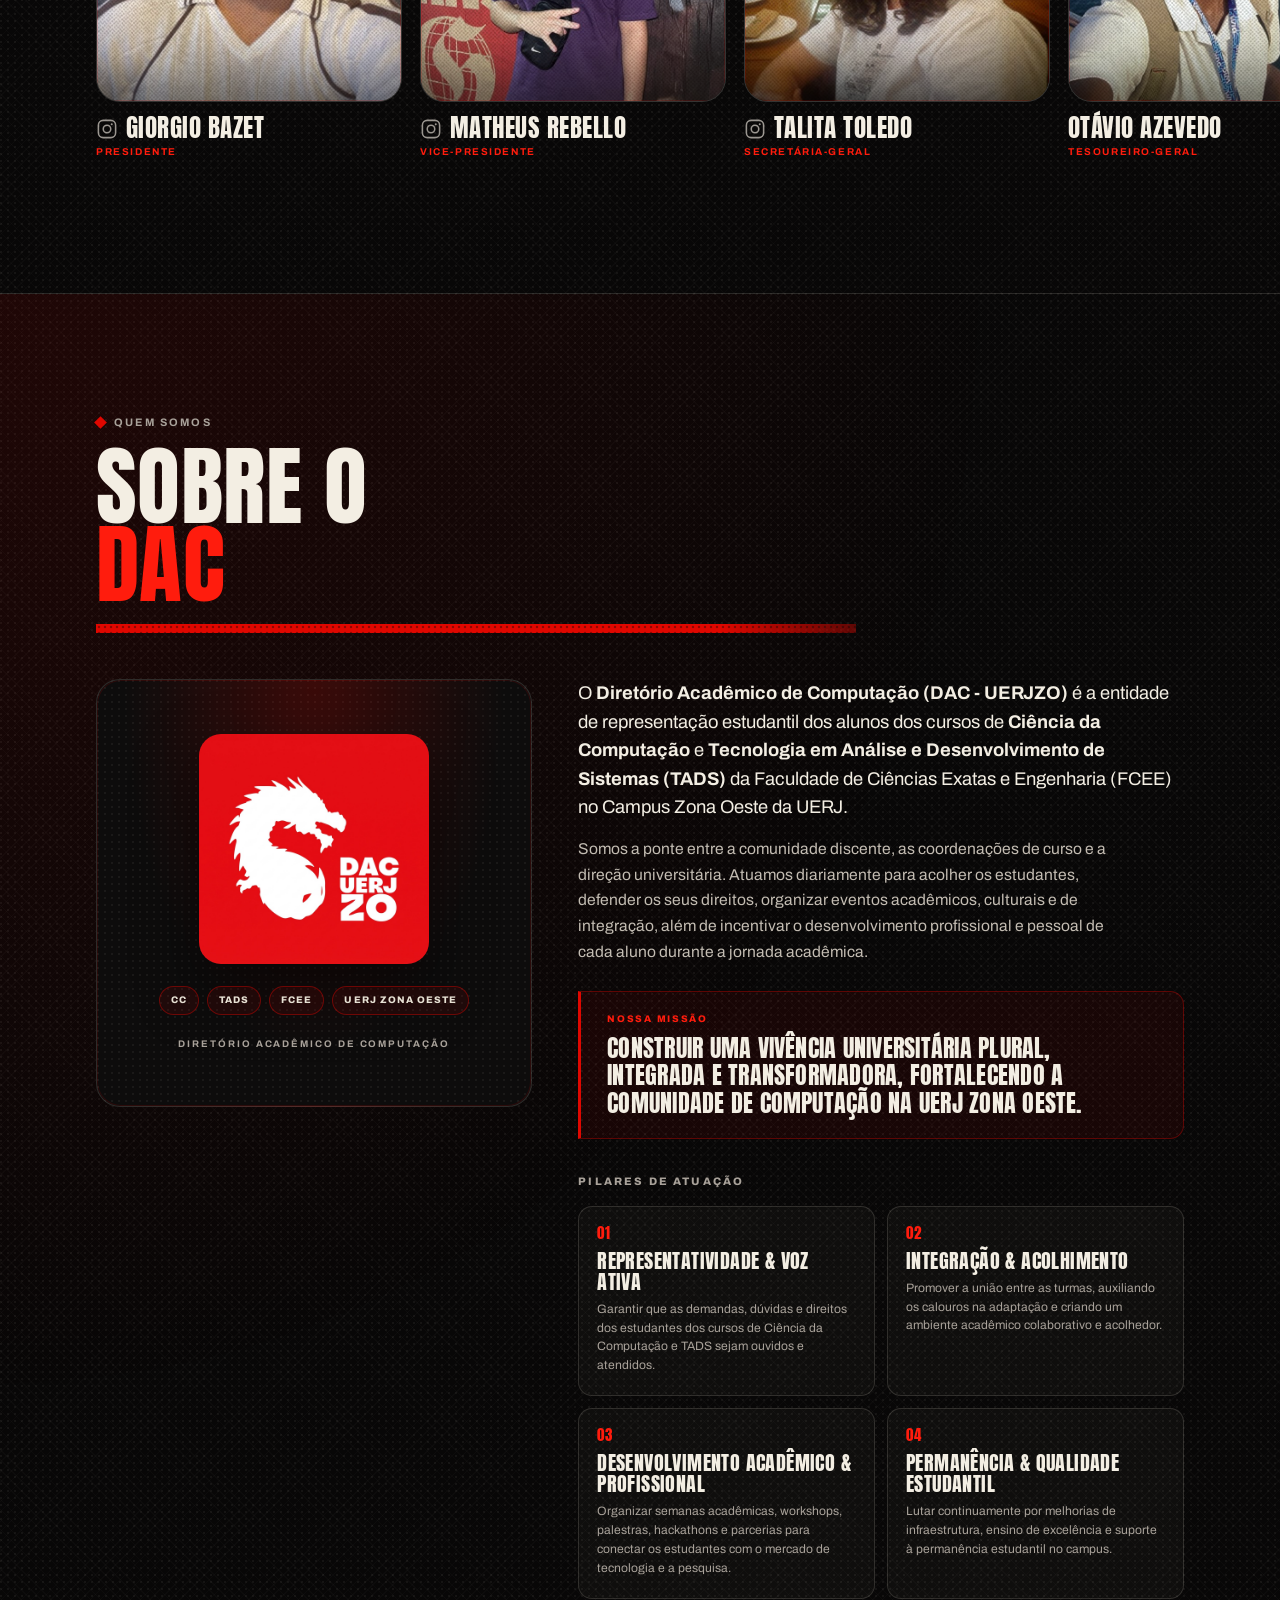
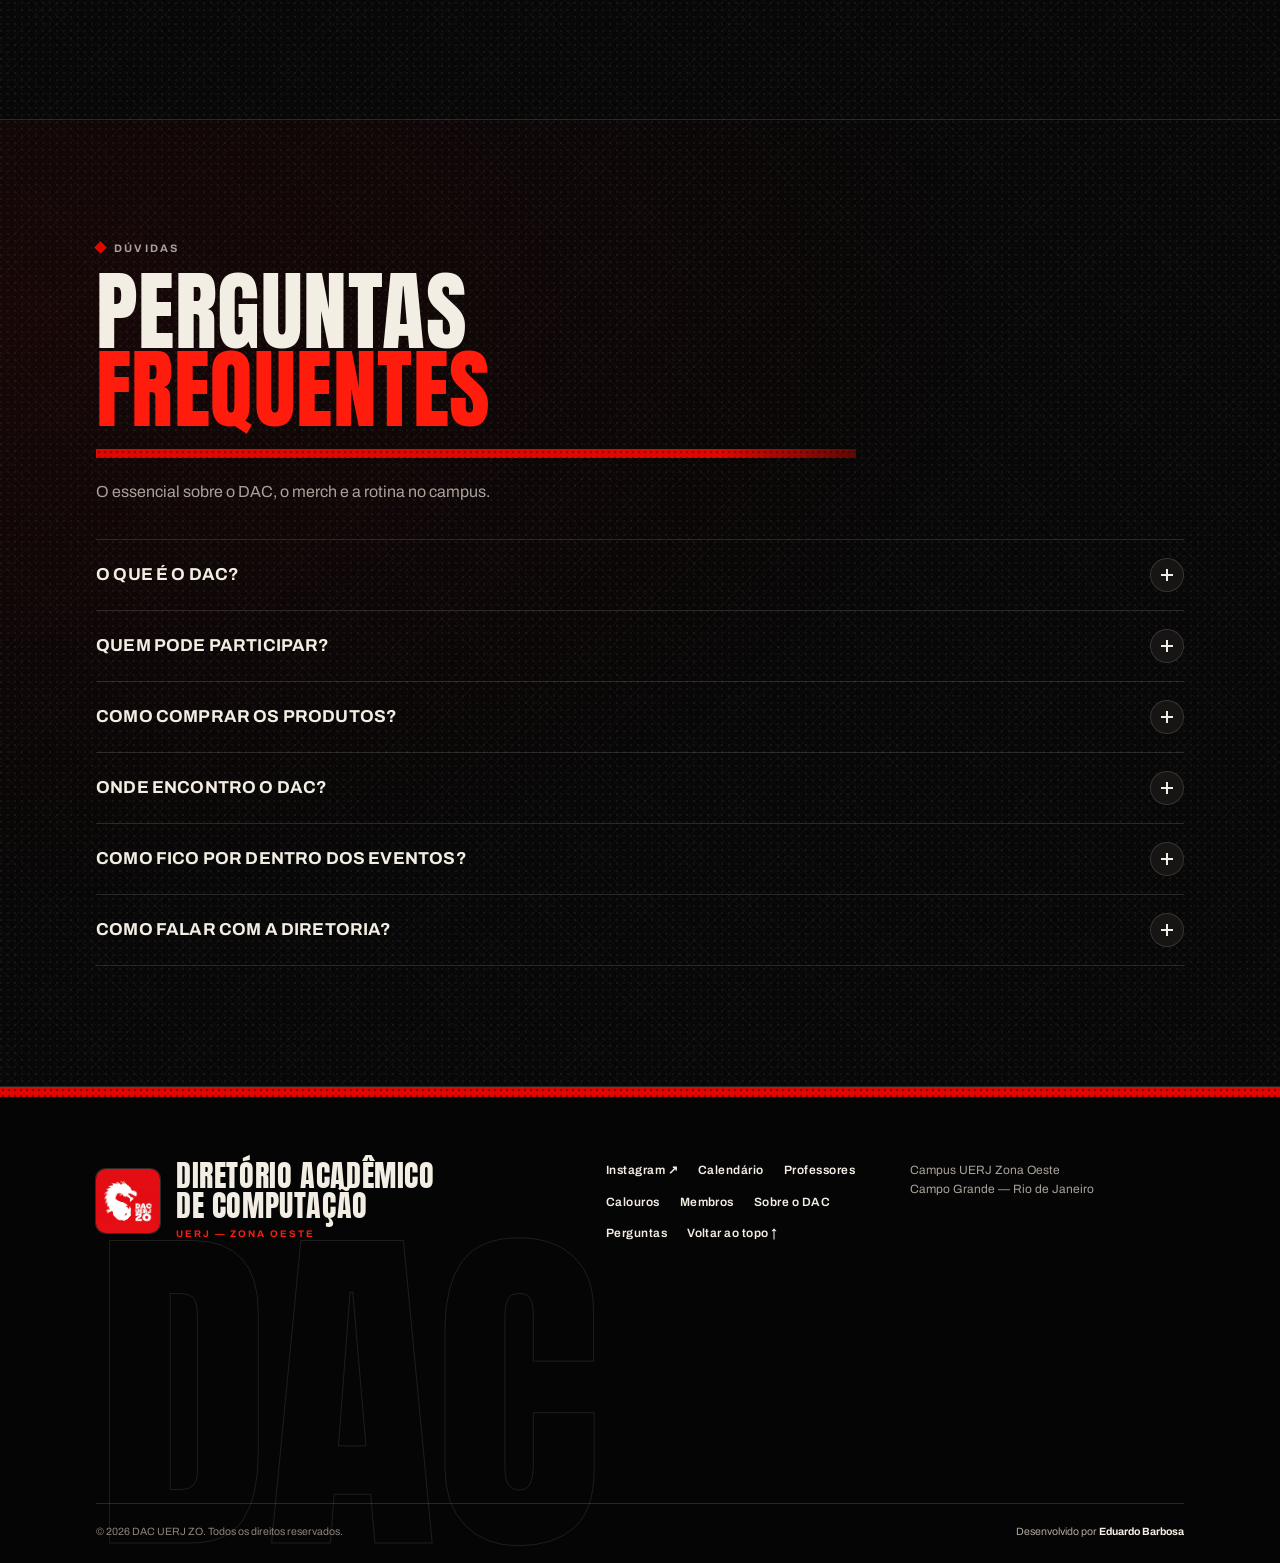
==== commit bc06255d: "feat: adiciona menu mobile flutuante e animacoes do hero Atualiza og-banner.jpg e dac-logo.png." ====
--- a/index.html
+++ b/index.html
@@ -67,7 +67,9 @@
         </div>
       </div>
 
-      <nav class="hero-strips" aria-label="Acessos rápidos">
+      <div class="nav-scrim" data-nav-scrim aria-hidden="true"></div>
+
+      <nav class="hero-strips" id="acessos-rapidos" data-quick-nav aria-label="Acessos rápidos">
         <a class="hero-strip" href="tccs.html">
           <span class="hero-strip-title">TCCs</span>
           <span class="hero-strip-desc">Confira os TCCs já concluídos</span>
@@ -109,6 +111,11 @@
       </div>
     </div>
   </header>
+
+  <button class="nav-fab" type="button" data-nav-fab aria-expanded="false" aria-controls="acessos-rapidos" aria-label="Abrir acessos rápidos">
+    <img class="nav-fab-logo" src="assets/dac-logo.png" alt="" width="150" height="150">
+    <span class="nav-fab-bars" aria-hidden="true"><span></span><span></span><span></span></span>
+  </button>
 
   <main>
     <!-- 2. RECEPÇÃO DE CALOUROS -->
--- a/css/style.css
+++ b/css/style.css
@@ -467,6 +467,184 @@
 .hero-strip:nth-child(odd):hover { transform: rotate(-1.6deg) translate(0, -2px); }
 
 .hero-strip:hover .hero-strip-arrow { transform: translate(2px, -2px); }
+
+/* Entrada do hero ao carregar a página */
+@keyframes hero-rise {
+  from {
+    opacity: 0;
+    translate: 0 18px;
+  }
+  to {
+    opacity: 1;
+    translate: 0 0;
+  }
+}
+
+@keyframes hero-strip-enter {
+  from { translate: 110% 0; }
+  to { translate: 0 0; }
+}
+
+.hero-topbar,
+.hero-copy .eyebrow,
+.hero-title .hero-line,
+.hero-copy .rule,
+.hero-lead,
+.hero-actions {
+  animation: hero-rise 0.7s cubic-bezier(0.22, 1, 0.36, 1) both;
+}
+
+.hero-topbar { animation-delay: 0.05s; }
+.hero-copy .eyebrow { animation-delay: 0.13s; }
+.hero-title .hero-line:nth-child(1) { animation-delay: 0.2s; }
+.hero-title .hero-line:nth-child(2) { animation-delay: 0.28s; }
+.hero-title .hero-line:nth-child(3) { animation-delay: 0.36s; }
+.hero-title .hero-line:nth-child(4) { animation-delay: 0.44s; }
+.hero-copy .rule { animation-delay: 0.5s; }
+.hero-lead { animation-delay: 0.56s; }
+.hero-actions { animation-delay: 0.62s; }
+
+@media (min-width: 1024px) {
+  .hero-strips .hero-strip {
+    animation: hero-strip-enter 0.55s cubic-bezier(0.65, 0, 0.35, 1) both;
+  }
+
+  .hero-strips .hero-strip:nth-child(1) { animation-delay: 0.18s; }
+  .hero-strips .hero-strip:nth-child(2) { animation-delay: 0.26s; }
+  .hero-strips .hero-strip:nth-child(3) { animation-delay: 0.34s; }
+  .hero-strips .hero-strip:nth-child(4) { animation-delay: 0.42s; }
+  .hero-strips .hero-strip:nth-child(5) { animation-delay: 0.5s; }
+}
+
+/* =========================================================
+   Menu flutuante dos acessos rápidos (telas abaixo de 1024px)
+   ========================================================= */
+
+.nav-fab { display: none; }
+.nav-scrim { display: none; }
+
+@media (max-width: 1023px) {
+  .hero { z-index: 5; }
+
+  .hero-strips {
+    position: fixed;
+    right: 16px;
+    bottom: calc(18px + 62px + 14px);
+    z-index: 75;
+    width: min(340px, calc(100vw - 32px));
+    max-width: none;
+    max-height: calc(100svh - 18px - 62px - 28px);
+    margin: 0;
+    padding: 10px 8px;
+    overflow-x: hidden;
+    overflow-y: auto;
+    overscroll-behavior: contain;
+    background: none;
+    border: 0;
+    box-shadow: none;
+    visibility: hidden;
+    pointer-events: none;
+    transition: visibility 0.18s;
+  }
+
+  .hero-strips.is-open {
+    visibility: visible;
+    pointer-events: auto;
+  }
+
+  .hero-strips .hero-strip {
+    translate: 110% 0;
+    transition: translate 0.3s cubic-bezier(0.65, 0, 0.35, 1);
+  }
+
+  .hero-strips.is-open .hero-strip {
+    translate: 0 0;
+  }
+
+  .hero-strips.is-open .hero-strip:nth-child(1) { transition-delay: 0s; }
+  .hero-strips.is-open .hero-strip:nth-child(2) { transition-delay: 0.09s; }
+  .hero-strips.is-open .hero-strip:nth-child(3) { transition-delay: 0.18s; }
+  .hero-strips.is-open .hero-strip:nth-child(4) { transition-delay: 0.27s; }
+  .hero-strips.is-open .hero-strip:nth-child(5) { transition-delay: 0.36s; }
+
+  .nav-scrim {
+    position: fixed;
+    inset: 0;
+    z-index: 3;
+    display: block;
+    background: rgba(0, 0, 0, 0.75);
+    opacity: 0;
+    visibility: hidden;
+    pointer-events: none;
+    transition: opacity 0.2s ease, visibility 0.2s;
+  }
+
+  .nav-scrim::before {
+    content: "";
+    position: absolute;
+    inset: 0;
+    background:
+      radial-gradient(circle at 1px 1px, rgba(243, 238, 227, 0.55) 1px, transparent 1.6px) 0 0 / 7px 7px,
+      repeating-linear-gradient(45deg, rgba(243, 238, 227, 0.22) 0 1px, transparent 1px 7px),
+      repeating-linear-gradient(-45deg, rgba(243, 238, 227, 0.22) 0 1px, transparent 1px 7px);
+    opacity: 0.15;
+  }
+
+  .nav-scrim.is-open {
+    opacity: 1;
+    visibility: visible;
+    pointer-events: auto;
+  }
+
+  .nav-fab {
+    position: fixed;
+    right: 16px;
+    bottom: 18px;
+    z-index: 80;
+    display: inline-flex;
+    align-items: center;
+    gap: 10px;
+    padding: 6px 14px 6px 6px;
+    color: var(--paper);
+    background:
+      radial-gradient(circle at 4px 4px, rgba(0, 0, 0, 0.38) 1.6px, transparent 1.9px) 0 0 / 7px 7px,
+      linear-gradient(168deg, #ff301c 0%, #e80700 34%, #bd0500 70%, #8a0200 100%);
+    border: 2px solid rgba(243, 238, 227, 0.92);
+    border-radius: 999px;
+    box-shadow: 0 14px 34px rgba(0, 0, 0, 0.5);
+    cursor: pointer;
+  }
+
+  .nav-fab-logo {
+    display: block;
+    width: 44px;
+    height: 44px;
+    border-radius: 50%;
+  }
+
+  .nav-fab-bars {
+    display: grid;
+    gap: 4px;
+    width: 20px;
+  }
+
+  .nav-fab-bars span {
+    display: block;
+    height: 2px;
+    border-radius: 2px;
+    background: var(--paper);
+    transition: transform 0.2s ease, opacity 0.2s ease;
+  }
+
+  .nav-fab[aria-expanded="true"] .nav-fab-bars span:nth-child(1) { transform: translateY(6px) rotate(45deg); }
+  .nav-fab[aria-expanded="true"] .nav-fab-bars span:nth-child(2) { opacity: 0; }
+  .nav-fab[aria-expanded="true"] .nav-fab-bars span:nth-child(3) { transform: translateY(-6px) rotate(-45deg); }
+
+  .nav-fab:focus-visible {
+    outline: 3px solid var(--paper);
+    outline-offset: 3px;
+  }
+}
 
 .marquee {
   position: relative;
@@ -3180,6 +3358,17 @@
   }
   .reveal { opacity: 1; transform: none; }
   .marquee-track { animation: none; }
+  .hero-topbar,
+  .hero-copy .eyebrow,
+  .hero-title .hero-line,
+  .hero-copy .rule,
+  .hero-lead,
+  .hero-actions,
+  .hero-strips .hero-strip {
+    animation: none !important;
+    translate: none !important;
+    opacity: 1;
+  }
 }
 
 /* =========================================================
